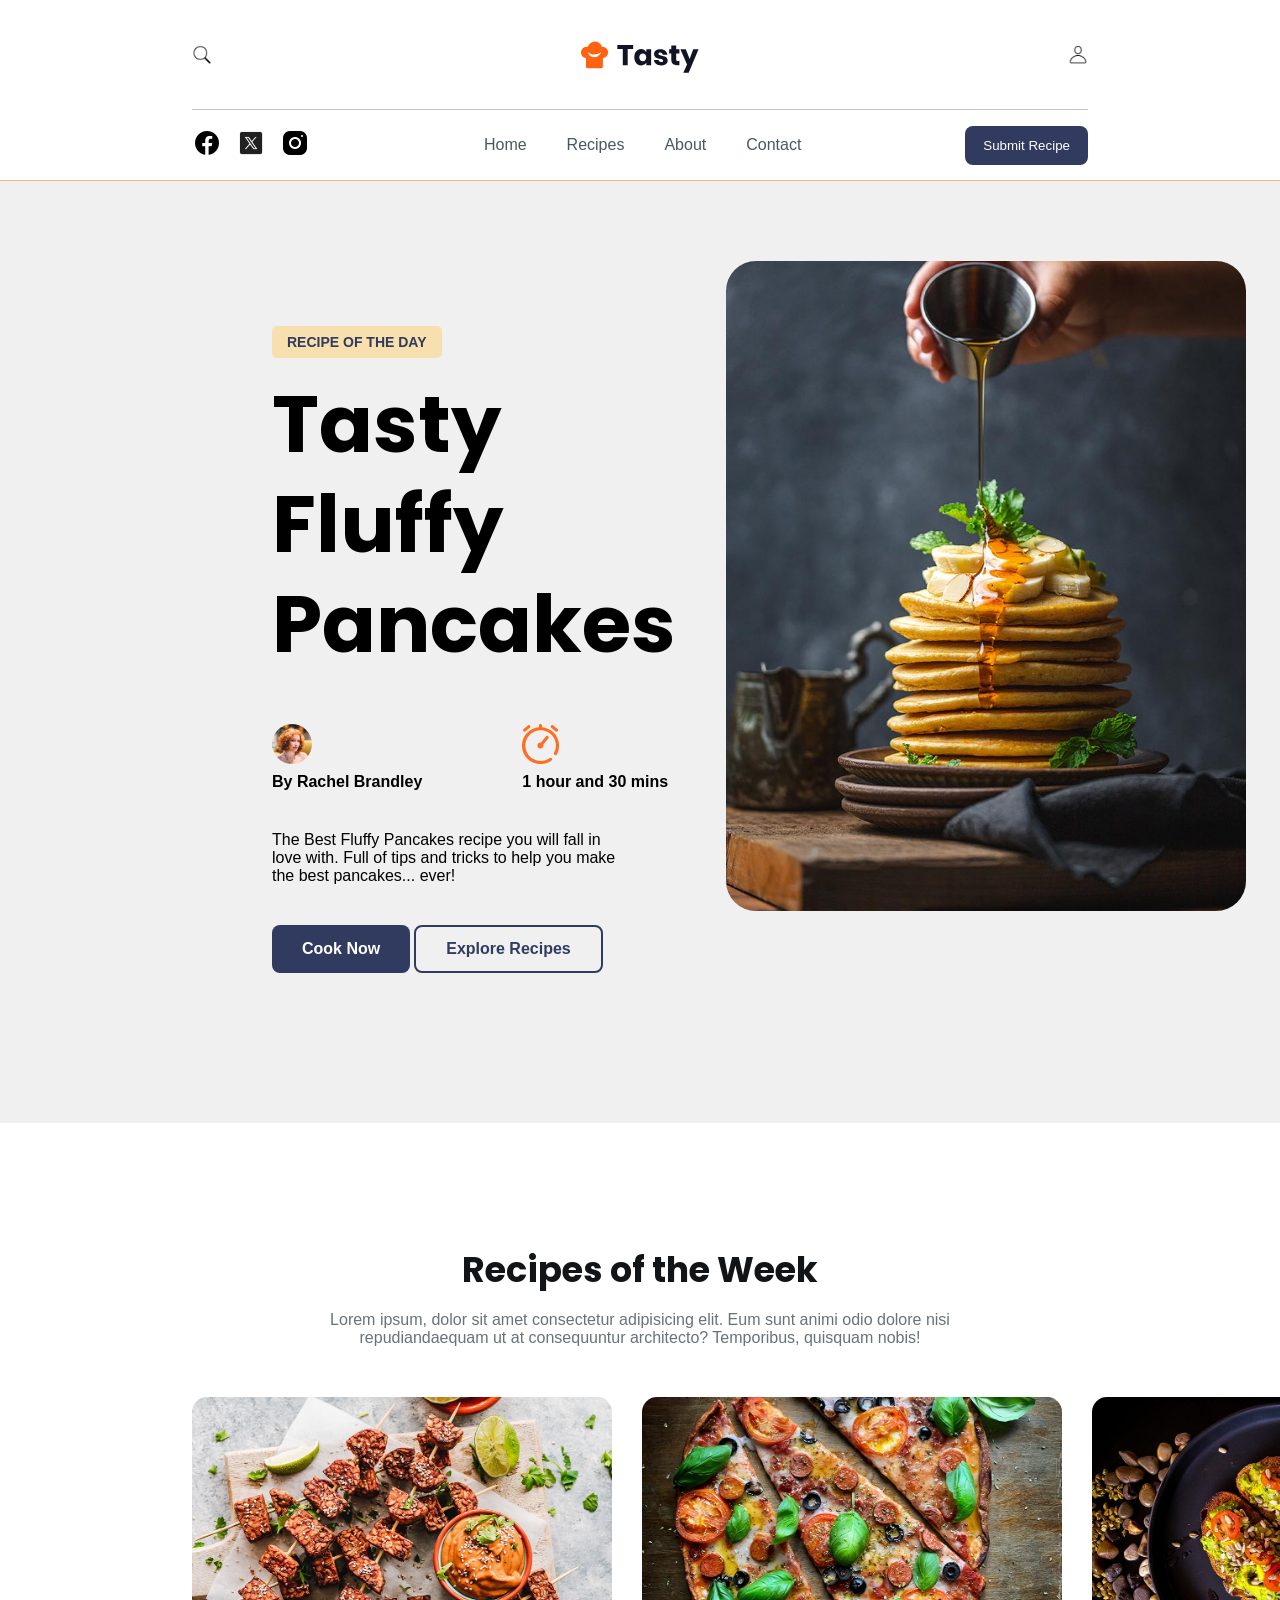
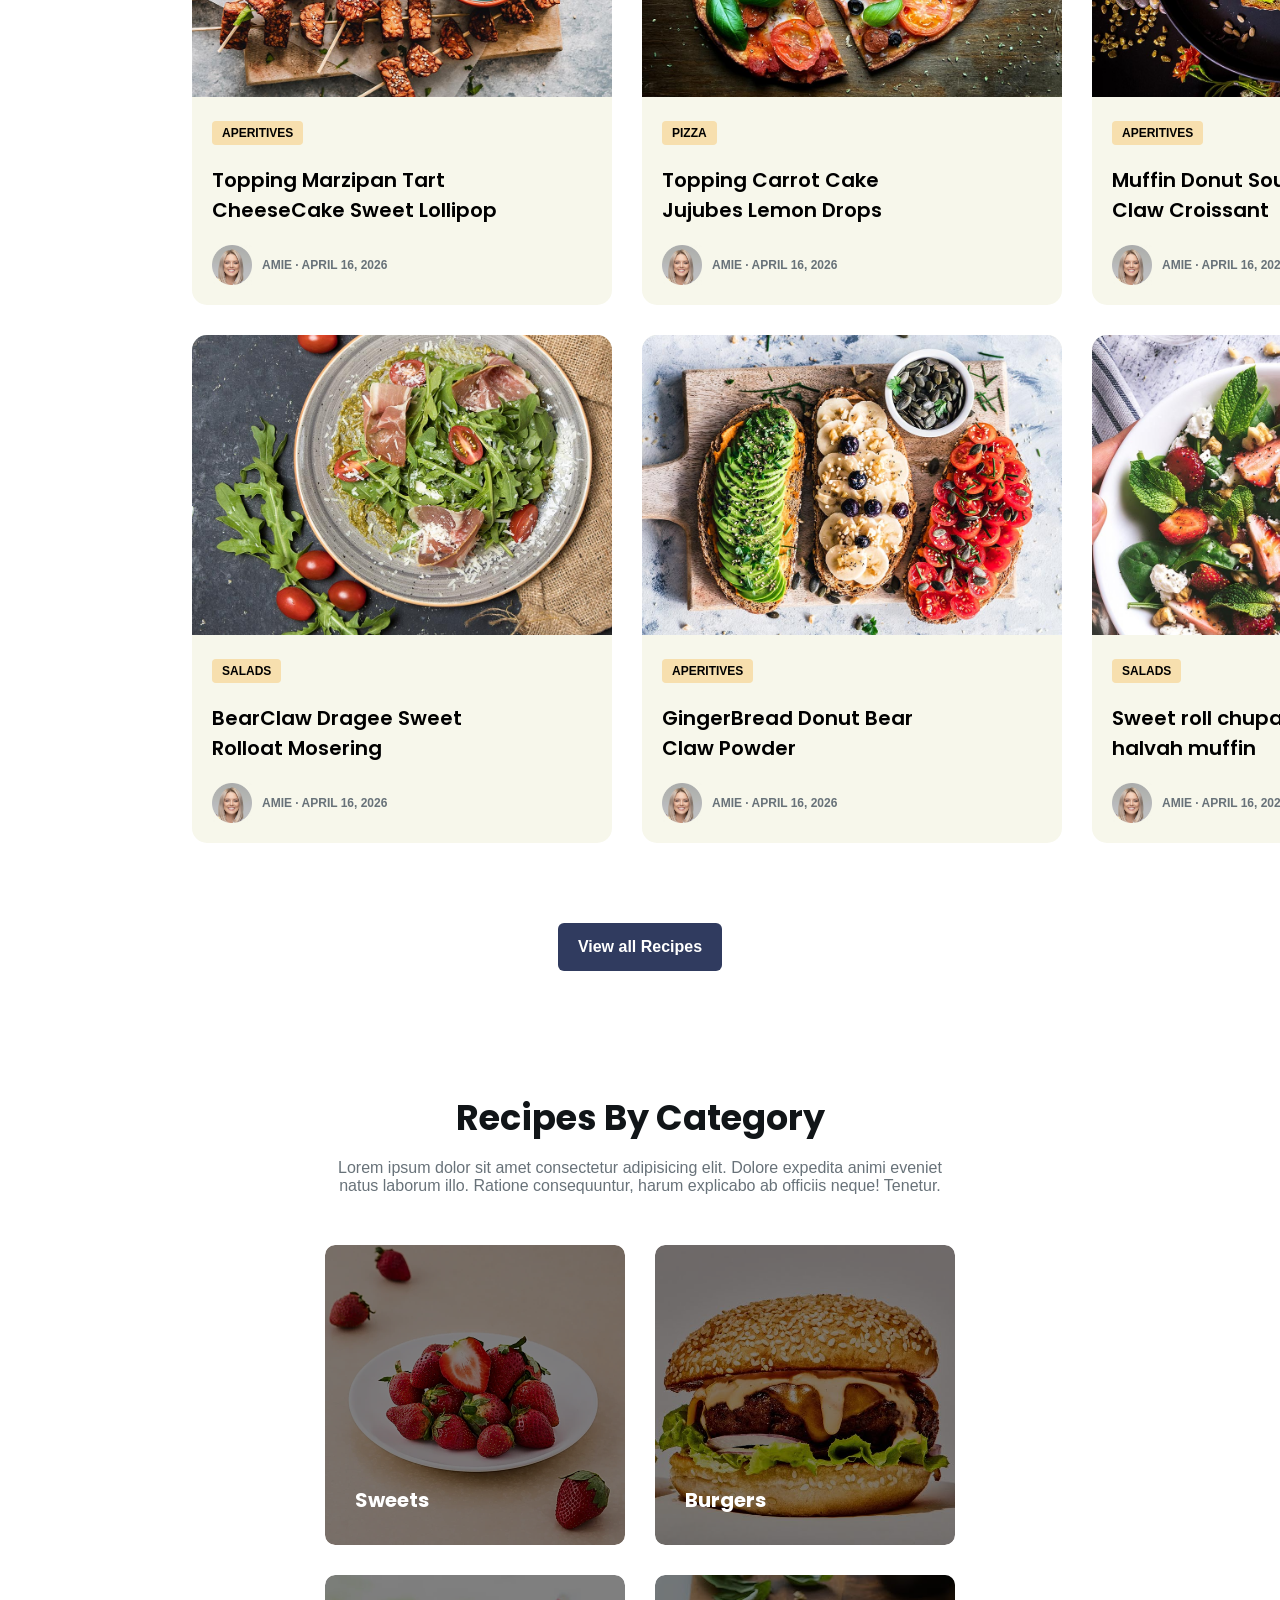
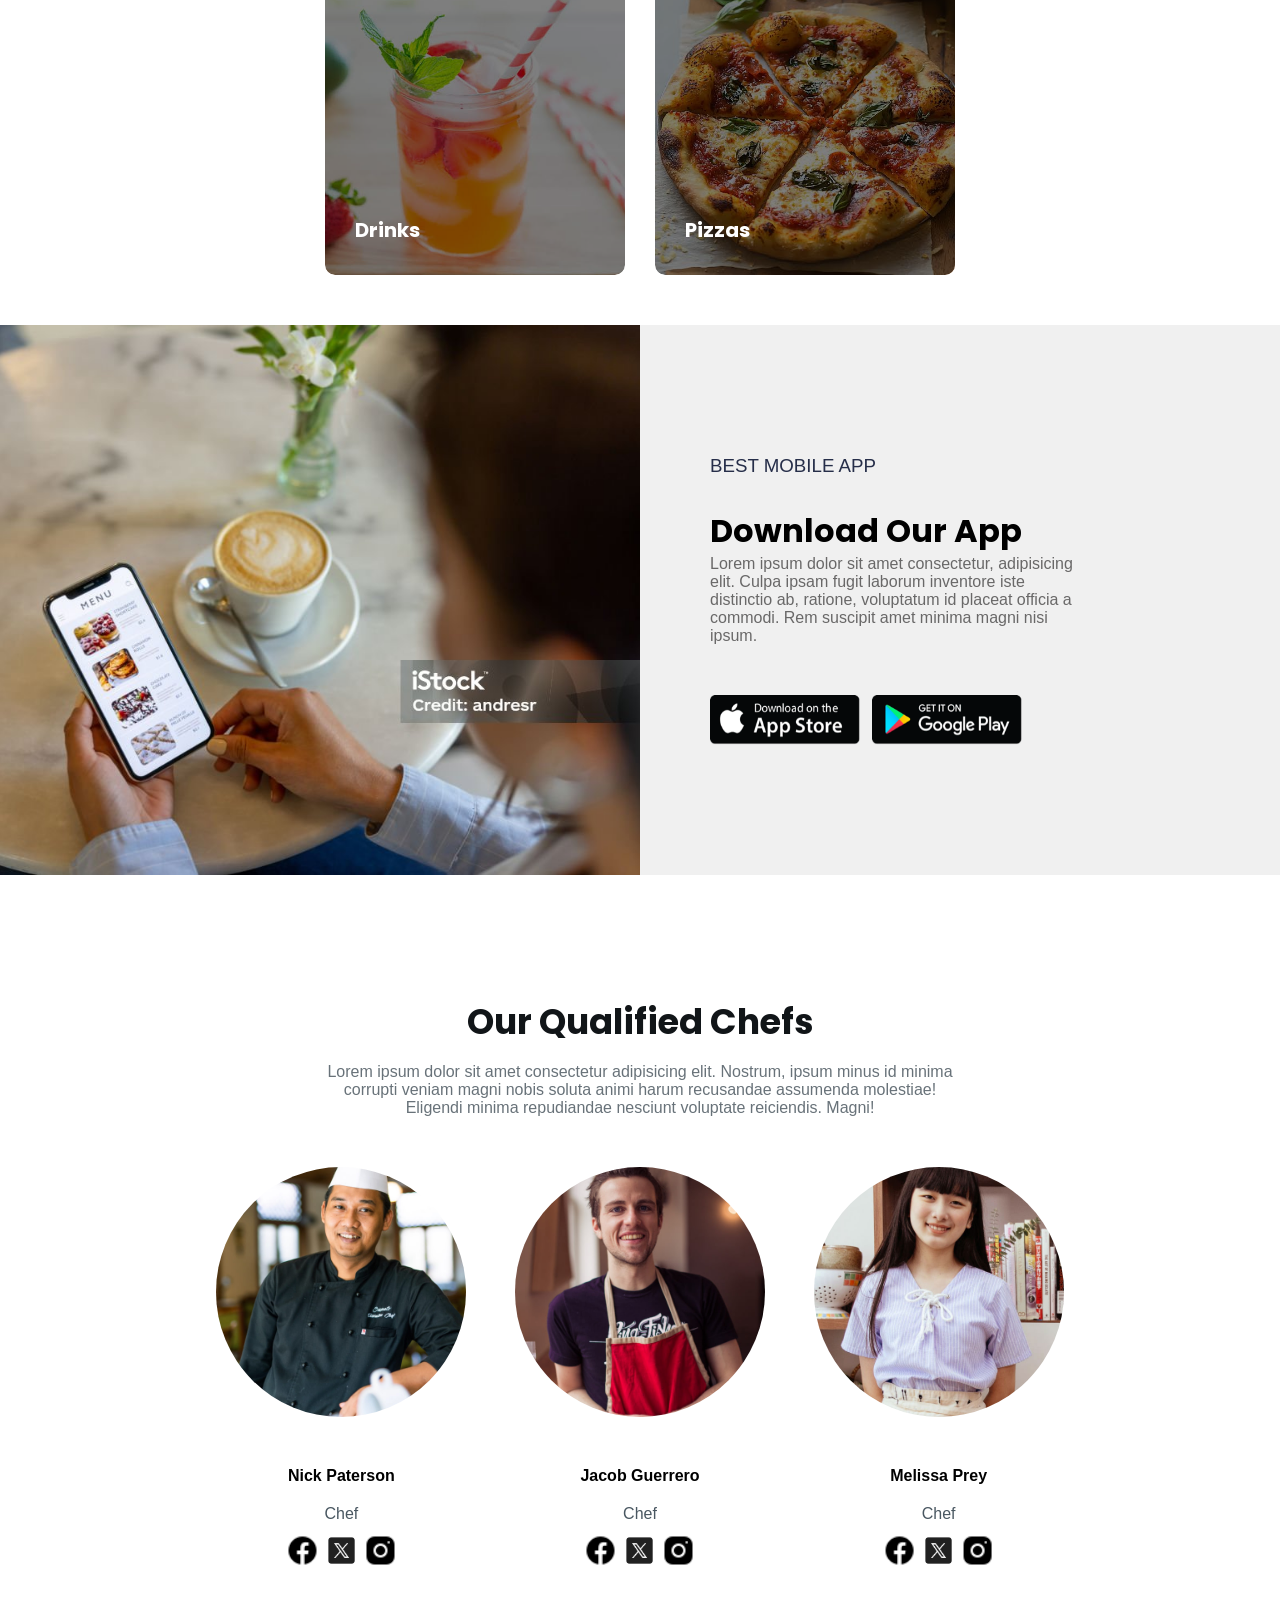
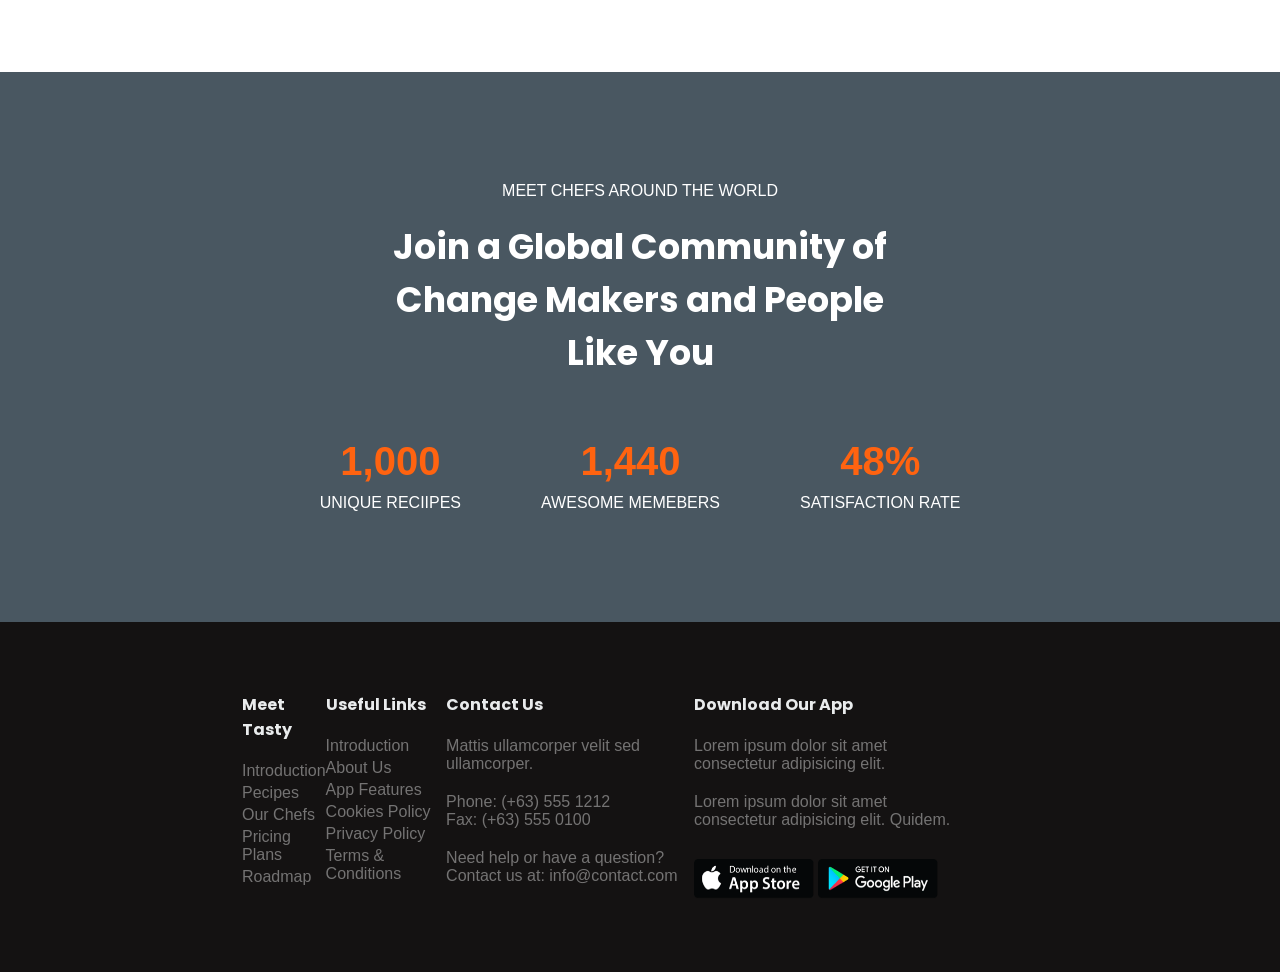
==== index.html @ 3db4edf6 "Footer section is done using flex" ====
<!DOCTYPE html>
<html lang="en">

<head>
    <meta charset="UTF-8">
    <meta name="viewport" content="width=device-width, initial-scale=1.0">
    <title>Food Gallery</title>
    <link rel="stylesheet" href="style.css">
    <link
        href="https://fonts.googleapis.com/css2?family=Big+Shoulders:opsz,wght@10..72,100..900&family=Epunda+Slab:ital,wght@0,300..900;1,300..900&family=Figtree:ital,wght@0,300..900;1,300..900&family=Fraunces:ital,opsz,wght@0,9..144,100..900;1,9..144,100..900&family=Hanken+Grotesk:ital,wght@0,100..900;1,100..900&family=Inter:ital,opsz,wght@0,14..32,100..900;1,14..32,100..900&family=Lexend+Deca:wght@100..900&family=Miniver&family=Montserrat:ital,wght@0,100..900;1,100..900&family=Outfit:wght@100..900&family=Poppins:ital,wght@0,400;0,500;0,600;0,700;1,400&family=Roboto:ital,wght@0,100..900;1,100..900&display=swap"
        rel="stylesheet">
</head>

<body>
    <header class="heading">
        <div class="title">
            <img src="images/icons8-search-50.png" class="search" alt="">
            <img src="images/logo.svg" style="height: 40px;" alt="">
            <img src="images/icons8-person-48.png" class="person" alt="">
        </div>
    </header>

    <nav class="nav">
        <div class="nav-heading">
            <div class="navbar">
                <img src="images/icons8-facebook-30.png" alt="" class="app">
                <img src="images/icons8-twitter-48.png" alt="" class="app">
                <img src="images/icons8-insta-30.png" alt="" class="app">
            </div>
            <div class="list">
                <ul>
                    <li>Home</li>
                    <li>Recipes</li>
                    <li>About</li>
                    <li>Contact</li>
                </ul>
            </div>
            <div class="button">
                <button class="submit-recipe-btn">Submit Recipe</button>
            </div>
        </div>
    </nav>

    <main class="hero">

        <div class="main">
            <div class="text-container">

                <span class="recipe-day">RECIPE OF THE DAY</span>
                <h1>Tasty Fluffy Pancakes</h1>

                <div class="made-by">
                    <div class="author-container">
                        <img src="images/author.png" class="author" style="height: 40px;" alt="">
                        <p>By Rachel Brandley</p>
                    </div>

                    <div class="timer-container">
                        <img src="images/timer.svg" class="timer" style="height: 40px;" alt="">
                        <p>1 hour and 30 mins</p>
                    </div>
                </div>

                <p class="description">The Best Fluffy Pancakes recipe you will fall in love with. Full of tips and
                    tricks to help you make the best pancakes... ever!</p>

                <div class="buttons">
                    <button class="cook-now">Cook Now</button>
                    <button class="explore-recipes">Explore Recipes</button>
                </div>

            </div>

            <div class="image-container">
                <div class="pancake-img">
                    <img src="images/pancake.jpeg" class="pancake" alt="">
                </div>
            </div>
        </div>
    </main>

    <main class="food-gallery">
        <div class="heading-gallery">
            <h1>Recipes of the Week</h1>
            <p>Lorem ipsum, dolor sit amet consectetur adipisicing elit. Eum sunt animi odio dolore nisi repudiandaequam
                ut at consequuntur architecto? Temporibus, quisquam nobis!</p>
        </div>

        <div class="grid">
            <div class="grid-gallery">

                <div class="card">
                    <img class="food" src="images/lolipop.jpg" alt="">
                    <button class="item">APERITIVES</button>
                    <h3>Topping Marzipan Tart CheeseCake Sweet Lollipop</h3>
                    <div class="chef-info">
                        <img class="chef" src="images/amie.png" alt="">
                        <span>AMIE · APRIL 16, 2026</span>
                    </div>
                </div>

                <div class="card">
                    <img class="food" src="images/pizza.jpg" alt="">
                    <button class="item">PIZZA</button>
                    <h3>Topping Carrot Cake Jujubes Lemon Drops</h3>
                    <div class="chef-info">
                        <img class="chef" src="images/amie.png" alt="">
                        <span>AMIE · APRIL 16, 2026</span>
                    </div>
                </div>

                <div class="card">
                    <img class="food" src="images/donut.jpg" alt="">
                    <button class="item">APERITIVES</button>
                    <h3>Muffin Donut Souffle Piebear Claw Croissant</h3>
                    <div class="chef-info">
                        <img class="chef" src="images/amie.png" alt="">
                        <span>AMIE · APRIL 16, 2026</span>
                    </div>
                </div>

                <div class="card">
                    <img class="food" src="images/salad.jpg" alt="">
                    <button class="item">SALADS</button>
                    <h3>BearClaw Dragee Sweet Rolloat Mosering</h3>
                    <div class="chef-info">
                        <img class="chef" src="images/amie.png" alt="">
                        <span>AMIE · APRIL 16, 2026</span>
                    </div>
                </div>

                <div class="card">
                    <img class="food" src="images/bread.jpg" alt="">
                    <button class="item">APERITIVES</button>
                    <h3>GingerBread Donut Bear Claw Powder</h3>
                    <div class="chef-info">
                        <img class="chef" src="images/amie.png" alt="">
                        <span>AMIE · APRIL 16, 2026</span>
                    </div>
                </div>

                <div class="card">
                    <img class="food" src="images/salad2.jpg" alt="">
                    <button class="item">SALADS</button>
                    <h3>Sweet roll chupa chups halvah muffin</h3>
                    <div class="chef-info">
                        <img class="chef" src="images/amie.png" alt="">
                        <span>AMIE · APRIL 16, 2026</span>
                    </div>
                </div>

            </div>
        </div>

        <button class="view-recipes">View all Recipes</button>
    </main>

    <main class="food-category">
        <div class="heading-gallery">
            <h1>Recipes By Category</h1>
            <p>Lorem ipsum dolor sit amet consectetur adipisicing elit. Dolore expedita animi eveniet natus laborum
                illo. Ratione consequuntur, harum explicabo ab officiis neque! Tenetur.</p>
        </div>

        <div class="flex-category">
            <div class="category-card">
                <img class="food" src="images/strawberry.webp" alt="">
                <div class="overlay"></div>
                <h2>Sweets</h2>
            </div>
            <div class="category-card">
                <img class="food" src="images/burger.jpg" alt="">
                <div class="overlay"></div>
                <h2>Burgers</h2>
            </div>
            <div class="category-card">
                <img class="food" src="images/drink.jpg" alt="">
                <div class="overlay"></div>
                <h2>Drinks</h2>
            </div>
            <div class="category-card">
                <img class="food" src="images/margherita.jpg" alt="">
                <div class="overlay"></div>
                <h2>Pizzas</h2>
            </div>
        </div>
    </main>

    <main class="app-container">
        <div class="image">
            <img src="images/istockphoto-1445890778-1024x1024.jpg" alt="" class="phone">
        </div>

        <div class="content">
            <h3>BEST MOBILE APP</h3>
            <h1>Download Our App</h1>
            <p>Lorem ipsum dolor sit amet consectetur, adipisicing elit. Culpa ipsam fugit laborum inventore iste
                distinctio ab, ratione, voluptatum id placeat officia a commodi. Rem suscipit amet minima magni nisi
                ipsum.</p>
            <div class="download">
                <img src="images/app-store.png" alt="" class="app-store">
                <img src="images/google-play.png" alt="" class="app-store">
            </div>
        </div>
    </main>

    <main class="our-chef-section">
        <div class="heading-gallery">
            <h1>Our Qualified Chefs</h1>
            <p>Lorem ipsum dolor sit amet consectetur adipisicing elit. Nostrum, ipsum minus id minima corrupti veniam
                magni nobis soluta animi harum recusandae assumenda molestiae! Eligendi minima repudiandae nesciunt
                voluptate reiciendis. Magni!</p>
        </div>

        <div class="staff">
            <div class="our-chef">
                <img class="chefs" src="images/chef 1.jpg" alt="">
                <h3>Nick Paterson</h3>
                <span>Chef</span>
                <div class="social-media">
                    <img src="images/icons8-facebook-30.png" alt="">
                    <img src="images/icons8-twitter-48.png" alt="">
                    <img src="images/icons8-insta-30.png" alt="">
                </div>
            </div>

            <div class="our-chef">
                <img class="chefs" src="images/chef 2.jpg" alt="">
                <h3>Jacob Guerrero</h3>
                <span>Chef</span>
                <div class="social-media">
                    <img src="images/icons8-facebook-30.png" alt="">
                    <img src="images/icons8-twitter-48.png" alt="">
                    <img src="images/icons8-insta-30.png" alt="">
                </div>
            </div>

            <div class="our-chef">
                <img class="chefs" src="images/chef 3.jpg" alt="">
                <h3>Melissa Prey</h3>
                <span>Chef</span>
                <div class="social-media">
                    <img src="images/icons8-facebook-30.png" alt="">
                    <img src="images/icons8-twitter-48.png" alt="">
                    <img src="images/icons8-insta-30.png" alt="">
                </div>
            </div>
        </div>
    </main>

    <main class="community-section">
        <div class="chef-community">
            <span>MEET CHEFS AROUND THE WORLD</span>
            <h2>Join a Global Community of Change Makers and People Like You</h2>
        </div>

        <div class="count-chef">

            <div class="numbers">
                <p>2,000</p>
                <span>UNIQUE RECIIPES</span>
            </div>
            <div class="numbers">
                <p>3,000</p>
                <span>AWESOME MEMEBERS</span>
            </div>
            <div class="numbers">
                <p>100%</p>
                <span>SATISFACTION RATE</span>
            </div>

        </div>
    </main>

    <footer class="footer">
        <div class="footer-flex">
            <div class="first-column">
                <h3>Meet Tasty</h3>
                <div class="one">
                    <ul>
                        <li>Introduction</li>
                        <li>Pecipes</li>
                        <li>Our Chefs</li>
                        <li>Pricing Plans</li>
                        <li>Roadmap</li>
                    </ul>
                </div>
            </div>

            <div class="first-column">
                <h3>Useful Links</h3>
                <div class="one">
                    <ul>
                        <li>Introduction</li>
                        <li>About Us</li>
                        <li>App Features</li>
                        <li>Cookies Policy</li>
                        <li>Privacy Policy</li>
                        <li>Terms & Conditions</li>
                    </ul>
                </div>
            </div>

            <div class="second-column">
                <h3>Contact Us</h3>
                <div class="two">
                    <p>Mattis ullamcorper velit sed ullamcorper.</p>
                    <div class="phone-fax">
                        <p>Phone: (+63) 555 1212</p>
                        <p>Fax: (+63) 555 0100</p>
                    </div>
                    <div class="questions">
                        <p>Need help or have a question?</p>
                        <p>Contact us at: info@contact.com</p>
                    </div>
                </div>
            </div>

            <div class="second-column">
                <h3>Download Our App</h3>
                <div class="para">
                    <p>Lorem ipsum dolor sit amet consectetur adipisicing elit.</p>
                    <p>Lorem ipsum dolor sit amet consectetur adipisicing elit. Quidem.</p>
                </div>
                <div class="download-app">
                    <img src="images/app-store.png" alt="">
                    <img src="images/google-play.png" alt="">
                </div>
            </div>
        </div>
    </footer>

    <script src="script.js"></script>
</body>

</html>
---- style.css ----
* {
    padding: 0;
    margin: 0;
    box-sizing: border-box;
}

:root {
    --bgColors: #f8eacc;
    --buttons: #303b5f;
    --border: rgb(202, 196, 196);
    --secondary-color: #495761;
}

body {
    width: 100%;
    height: 2000px;
    position: relative;
}

.title {
    display: flex;
    justify-content: space-between;
    height: 110px;
    width: 70%;
    margin: 0 auto;
    align-items: center;
    border-bottom: 1px solid var(--border);
}

.title .search,
.person {
    width: 20px;
    height: 20px;
    cursor: pointer;
}

.navbar .app {
    width: 30px;
    height: 30px;
}

nav {
    position: sticky;
    top: 0;
    z-index: 1;
    transition: background-color 0.2s ease-in;
}

.scrolled {
    background-color: var(--bgColors);
}

.nav-heading {
    display: flex;
    justify-content: space-between;
    width: 70%;
    margin: 0 auto;
    height: 70px;
    align-items: center;
}


.nav-heading .app {
    margin-right: 10px;
    cursor: pointer;
}

.nav-heading .list ul {
    display: flex;
    gap: 40px;
    list-style: none;
    font-family: 'Segoe UI', Tahoma, Geneva, Verdana, sans-serif;
    font-weight: 500;
    color: var(--secondary-color);
    cursor: pointer;
}

.nav-heading .list ul li:hover {
    color: rgb(122, 20, 218);
}

.submit-recipe-btn {
    background-color: var(--buttons);
    color: white;
    border: none;
    border-radius: 8px;
    padding: 12px 18px;
    transition: 0.3s;
    cursor: pointer;
}

.submit-recipe-btn:hover {
    background-color: #5b648f;
}

.hero {
    background-color: #f0f0f0;
    border-top: 1px solid rgb(241, 181, 138);
}

.main {
    display: flex;
    gap: 50px;
    justify-content: space-around;
    width: 70%;
    margin: 0 auto;
    padding: 80px;
}

.text-container {
    padding: 70px 0;
}

.recipe-day {
    font-family: 'Segoe UI', Tahoma, Geneva, Verdana, sans-serif;
    font-size: 14px;
    font-weight: 700;
    line-height: 23px;
    color: var(--buttons);
    padding: 8px 15px;
    background-color: #f7dfae;
    border: none;
    border-radius: 5px;
    transition: 0.3s;
}

.recipe-day:hover {
    background-color: #f5d184;
}

.text-container h1 {
    font-size: 80px;
    font-weight: 700;
    font-family: 'poppins';
    line-height: 100px;
    margin-top: 20px;
}

.made-by {
    display: flex;
    padding-top: 50px;
    gap: 100px;
}

.made-by p {
    font-family: 'Segoe UI', Tahoma, Geneva, Verdana, sans-serif;
    font-weight: 700;
    font-size: 16px;
    margin-top: 5px;
}

.description {
    font-family: 'Segoe UI', Tahoma, Geneva, Verdana, sans-serif;
    font-size: 16px;
    font-weight: 400;
    max-width: 85%;
    margin-top: 40px;
}

.buttons {
    margin-top: 40px;
}

.cook-now {
    background-color: var(--buttons);
    border: none;
    color: white;
    padding: 15px 30px;
    border-radius: 8px;
    font-size: 16px;
    font-family: 'Segoe UI', Tahoma, Geneva, Verdana, sans-serif;
    font-weight: 600;
    cursor: pointer;
}

.explore-recipes {
    border: 2px solid var(--buttons);
    color: var(--buttons);
    padding: 13px 30px;
    background: transparent;
    border-radius: 8px;
    font-size: 16px;
    font-family: 'Segoe UI', Tahoma, Geneva, Verdana, sans-serif;
    font-weight: 600;
    cursor: pointer;
}


.image-container {
    height: 650px;
}

.pancake-img img {
    height: 650px;
    border-radius: 30px;
    width: 520px;
    object-fit: cover;
}

.heading-gallery {
    display: flex;
    flex-direction: column;
    justify-content: center;
    text-align: center;
    max-width: 50%;
    margin: 120px auto 50px auto;
}

.heading-gallery h1 {
    font-family: 'Poppins';
    font-weight: 700;
    font-size: 35px;
    color: rgb(17, 21, 24);
    margin-bottom: 15px;
}

.heading-gallery p {
    font-size: 16px;
    color: rgb(104, 114, 121);
    font-family: 'Segoe UI', Tahoma, Geneva, Verdana, sans-serif;
    font-weight: 400;
}

.grid-gallery {
    display: grid;
    grid-template-columns: repeat(3, 1fr);
    width: 70%;
    margin: 0 auto;
    gap: 30px;
}

.card {
    width: 420px;
    background-color: rgb(247, 247, 235);
    border-radius: 15px;
}

.card .food {
    height: 300px;
    width: 420px;
    object-fit: cover;
    border-radius: 15px 15px 0 0;
}

.card .item {
    margin: 20px;
    font-family: 'Segoe UI', Tahoma, Geneva, Verdana, sans-serif;
    font-size: 12px;
    font-weight: 600;
    padding: 5px 10px;
    background-color: #f7dfae;
    border: none;
    border-radius: 4px;
    cursor: pointer;
    transition: 0.3s;
    cursor: pointer;
}

.card .item:hover {
    background-color: #f1d493;
}

.card h3 {
    max-width: 70%;
    font-family: 'Poppins';
    font-weight: 600;
    font-size: 20px;
    margin-left: 20px;
}

.chef-info {
    display: flex;
    align-items: center;
}

.chef-info .chef {
    height: 40px;
    margin: 20px 10px 20px 20px;
}

.chef-info span {
    font-family: 'Segoe UI', Tahoma, Geneva, Verdana, sans-serif;
    font-weight: 600;
    font-size: 12px;
    color: rgb(104, 114, 121);
}

.view-recipes {
    display: flex;
    padding: 15px 20px;
    font-size: 16px;
    background-color: var(--buttons);
    color: white;
    border-radius: 6px;
    margin: 80px auto;
    border: none;
    font-family: 'Segoe UI', Tahoma, Geneva, Verdana, sans-serif;
    font-weight: 600;
    cursor: pointer;
}

.flex-category {
    display: flex;
    justify-content: center;
    max-width: 70%;
    align-items: center;
    margin: 50px auto;
    gap: 30px;
    flex-wrap: wrap;
}

.category-card {
    width: 300px;
    overflow: hidden;
    position: relative;
    border-radius: 10px;
    height: 300px;
}

.category-card:hover .food {
    transform: scale(1.15);
    border-radius: 10px;
}

.category-card:hover .overlay {
    opacity: 0.7;
}

.category-card .overlay {
    position: absolute;
    top: 0;
    left: 0;
    right: 0;
    bottom: 0;
    background-color: black;
    border-radius: 10px;
    opacity: 0.5;
    height: 100%;
    transition: 0.3s;
}

.category-card .food {
    height: 100%;
    object-fit: cover;
    transition: 0.3s;
    border-radius: 10px;
}

.category-card h2 {
    position: absolute;
    left: 30px;
    bottom: 30px;
    font-family: 'Poppins';
    font-size: 20px;
    font-weight: 700;
    color: rgb(255, 255, 255);
}

.app-container {
    display: flex;
}

.app-container .image {
    width: 50%;
    height: 550px;
}

.app-container .phone {
    width: 100%;
    height: 100%;
    object-fit: cover;
}

.app-container .content {
    width: 50%;
    background-color: #f0f0f0;
    display: flex;
    flex-direction: column;
    /* align-items: center; */
    justify-content: center;
    padding: 0 70px;
}

.app-container .content h3 {
    font-family: 'Segoe UI', Tahoma, Geneva, Verdana, sans-serif;
    font-weight: 500;
    color: #262e49;
}

.app-container .content h1 {
    font-family: 'Poppins';
    font-weight: 700;
    margin-top: 30px;
}

.app-container .content p {
    max-width: 75%;
    font-family: 'Segoe UI', Tahoma, Geneva, Verdana, sans-serif;
    font-size: 16px;
    color: rgb(105, 104, 104);
}

.download {
    display: flex;
    margin-top: 50px;
    gap: 12px;
}

.download .app-store {
    height: 50px;
    width: 150px;
}

.staff {
    display: flex;
    width: 70%;
    margin: 30px auto;
    justify-content: space-around;
}

.our-chef-section {
    margin-bottom: 100px;
}

.our-chef {
    display: flex;
    flex-direction: column;
    align-items: center;
}

.our-chef .chefs {
    height: 250px;
    width: 250px;
    object-fit: cover;
    border-radius: 50%;
}

.our-chef h3 {
    font-family: 'Segoe UI', Tahoma, Geneva, Verdana, sans-serif;
    font-weight: 700;
    font-size: 16px;
    margin-top: 50px;
}

.our-chef span {
    font-family: 'Segoe UI', Tahoma, Geneva, Verdana, sans-serif;
    font-weight: 500;
    color: #495761;
    margin-top: 20px;
}

.social-media img {
    height: 35px;
    margin-top: 10px;
    cursor: pointer;
}

.community-section {
    background-color: var(--secondary-color);
    display: flex;
    flex-direction: column;
    justify-content: center;
    align-items: center;
    height: 550px;
}

.chef-community {
    display: flex;
    justify-content: center;
    align-items: center;
    text-align: center;
    flex-direction: column;
    width: 40%;
    margin: 0 auto;
}

.chef-community span {
    color: white;
    font-family: 'Segoe UI', Tahoma, Geneva, Verdana, sans-serif;
    font-size: 16px;
}

.chef-community h2 {
    font-family: 'Poppins';
    font-size: 35px;
    color: white;
    margin-top: 20px;
}

.count-chef {
    display: flex;
    gap: 80px;
    text-align: center;
    margin-top: 60px;
}

.count-chef .numbers {
    display: flex;
    flex-direction: column;
    gap: 10px;
}

.count-chef p {
    font-family: 'Segoe UI', Tahoma, Geneva, Verdana, sans-serif;
    font-size: 40px;
    font-weight: 700;
    color: rgb(255, 99, 16);
}

.count-chef span {
    font-size: 16px;
    font-family: 'Segoe UI', Tahoma, Geneva, Verdana, sans-serif;
    font-weight: 400;
    color: white;
}

.footer {
    background-color: rgb(20, 18, 18);
    height: 350px;
}

.footer-flex{
    display: flex;
    max-width: 70%;
    justify-content: space-between;
    margin: 0 auto;
    padding: 70px 0 0 50px;
}

.footer-flex h3 {
    font-family: 'Poppins';
    font-weight: 700;
    font-size: 16px;
    color: rgb(233, 235, 236);
    margin-bottom: 20px;
}

.first-column .one ul li{
    list-style: none;
    color: rgb(116, 115, 115);
    margin-top: 4px;
    font-family: 'Segoe UI', Tahoma, Geneva, Verdana, sans-serif;
    font-size: 16px;
    font-weight: 400;
    cursor: pointer;
    transition: 0.3s;
}

.first-column .one ul li:hover {
    color: rgb(255, 99, 16);
}

.second-column .two p, .para{
    font-family: 'Segoe UI', Tahoma, Geneva, Verdana, sans-serif;
    color: rgb(116, 115, 115);
    font-size: 16px;
}

.second-column .two .phone-fax {
    margin: 20px 0;
}


.para p{
    max-width: 70%;
    margin-bottom: 20px;
}

.download-app img{
    margin-top: 10px;
    height: 40px;
    width: 120px;
}
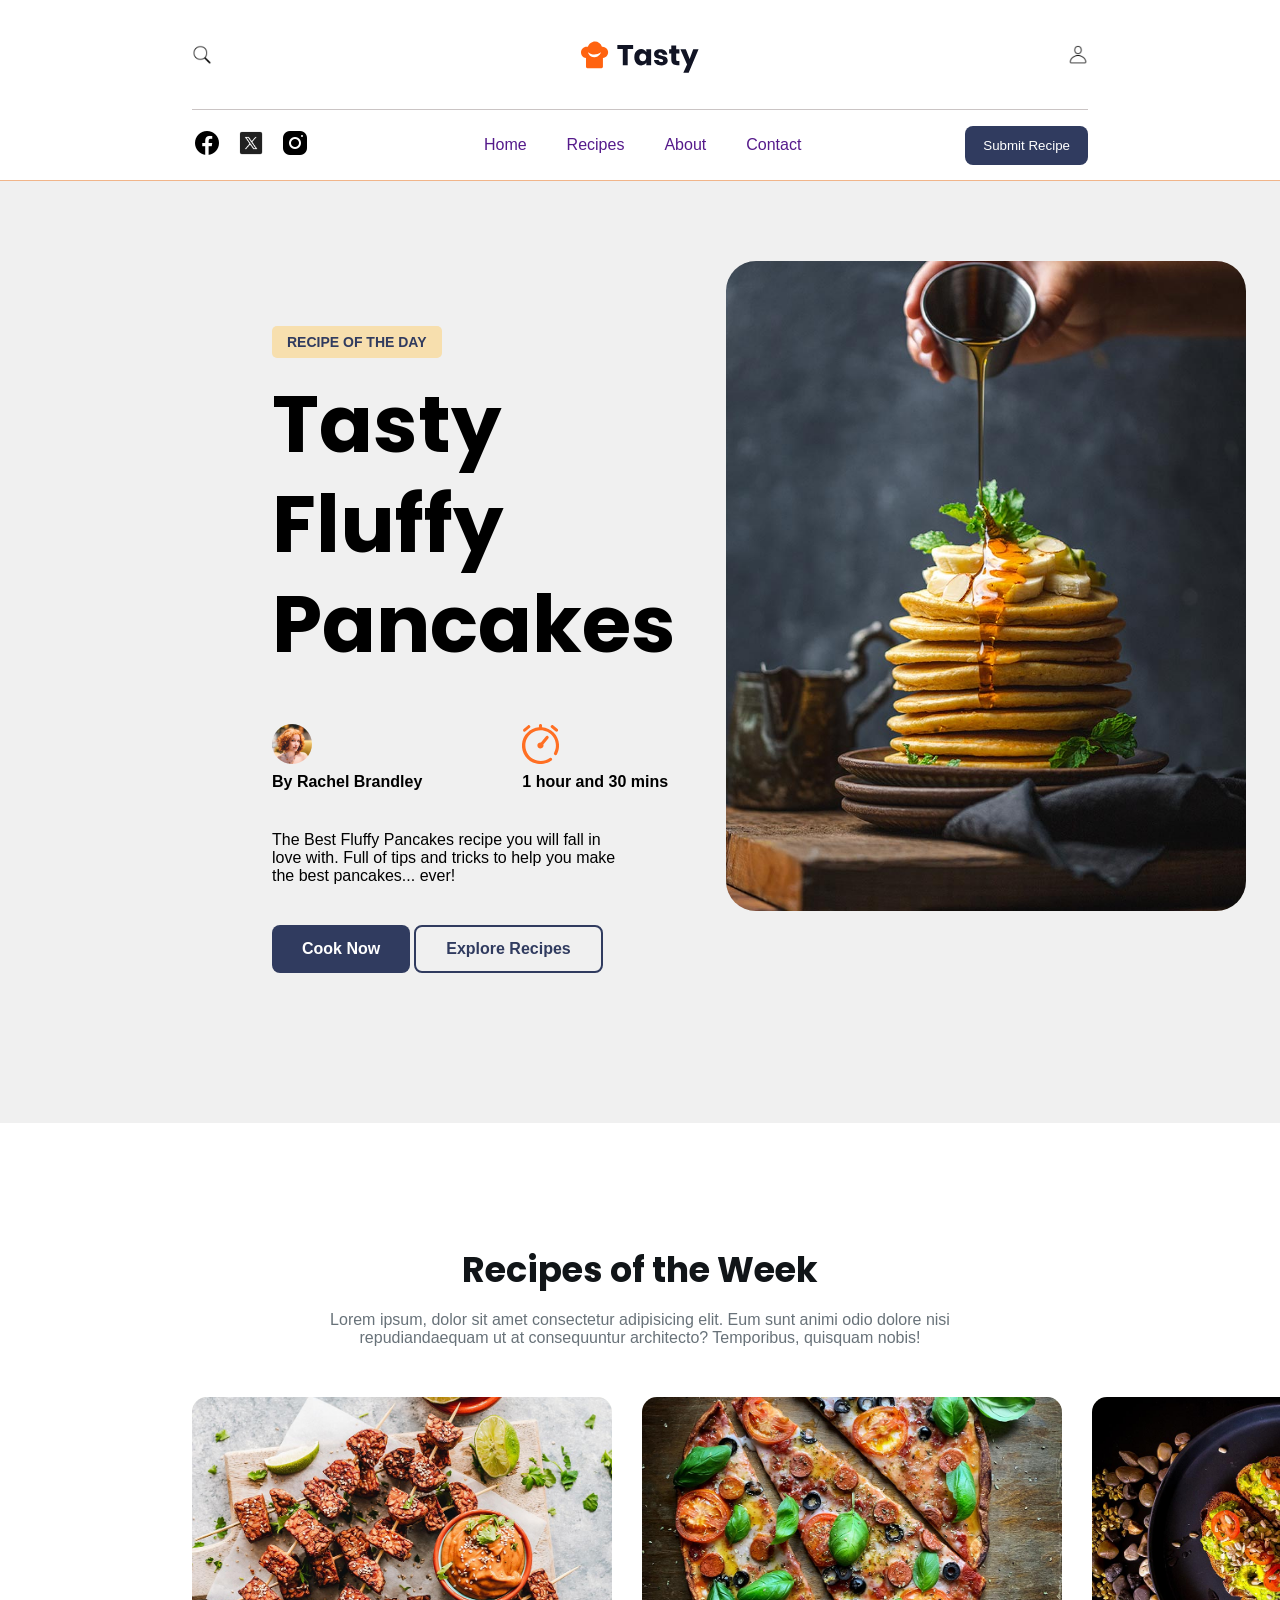
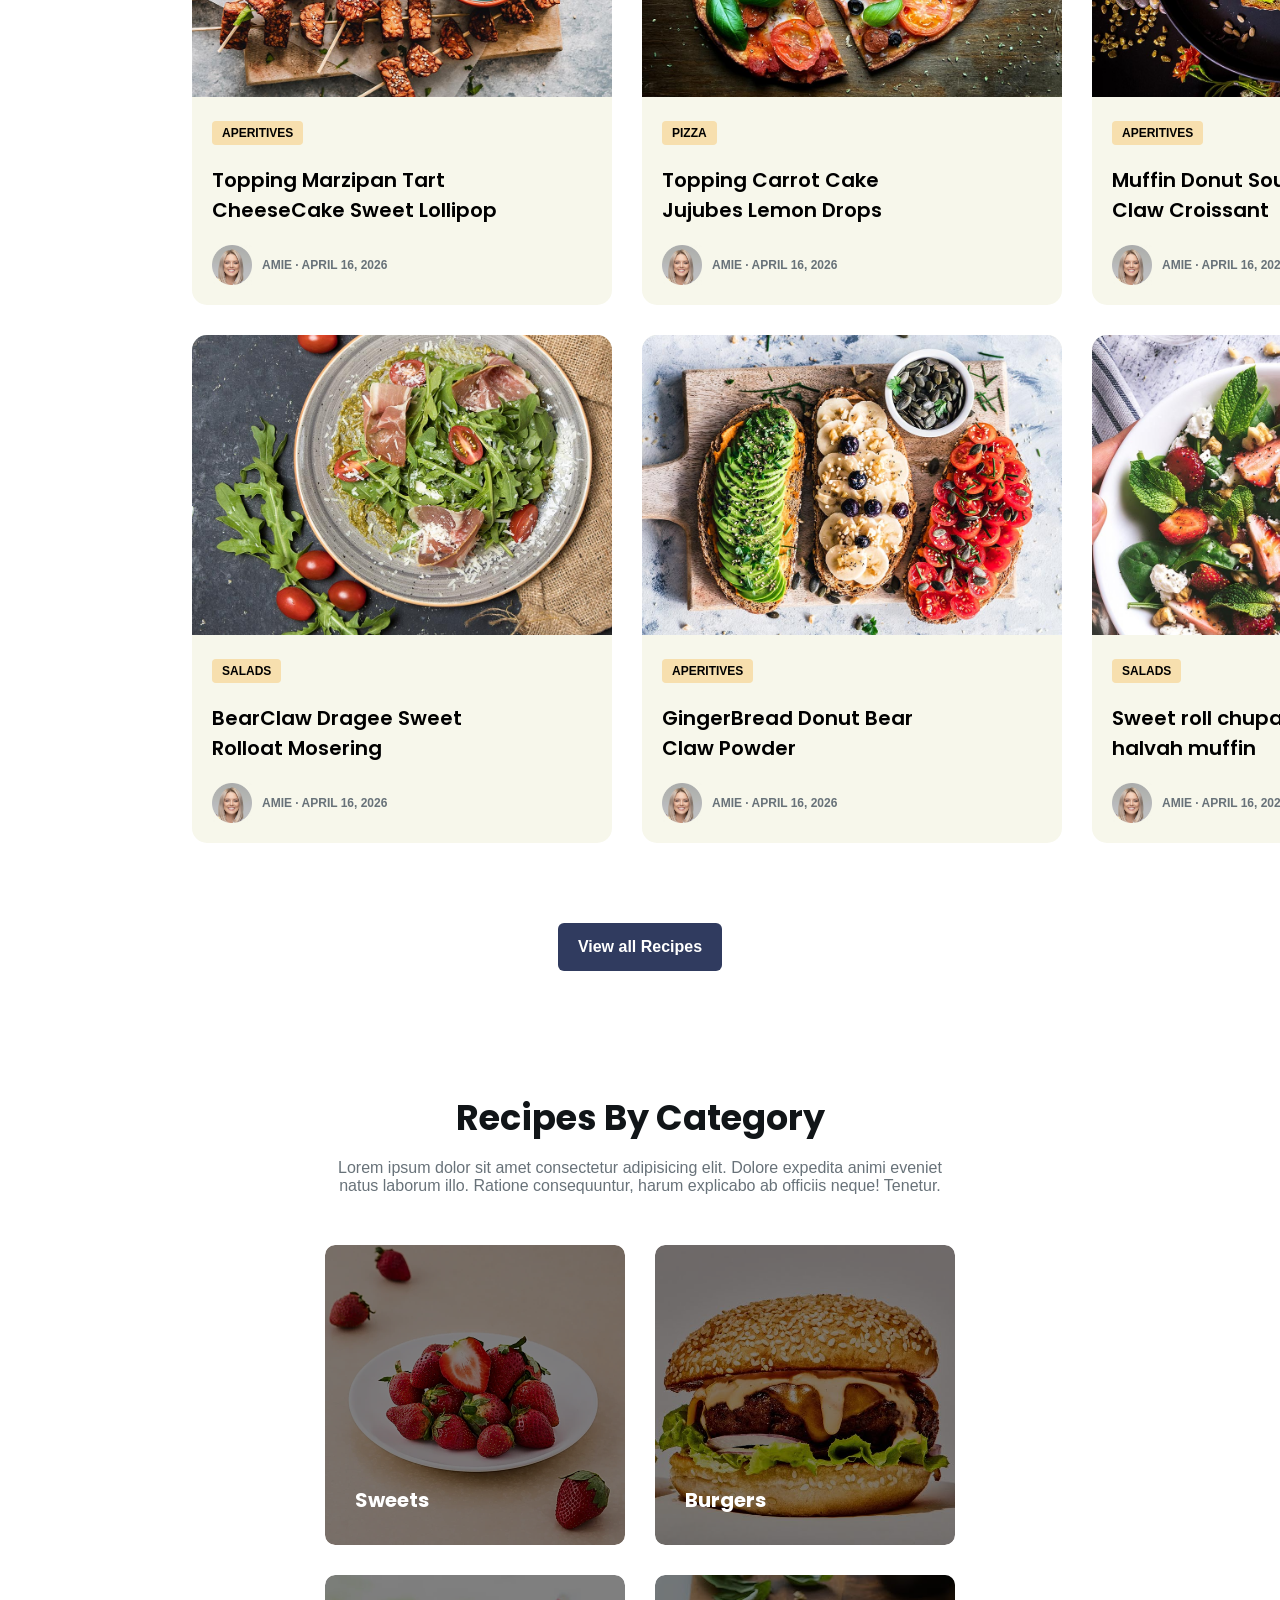
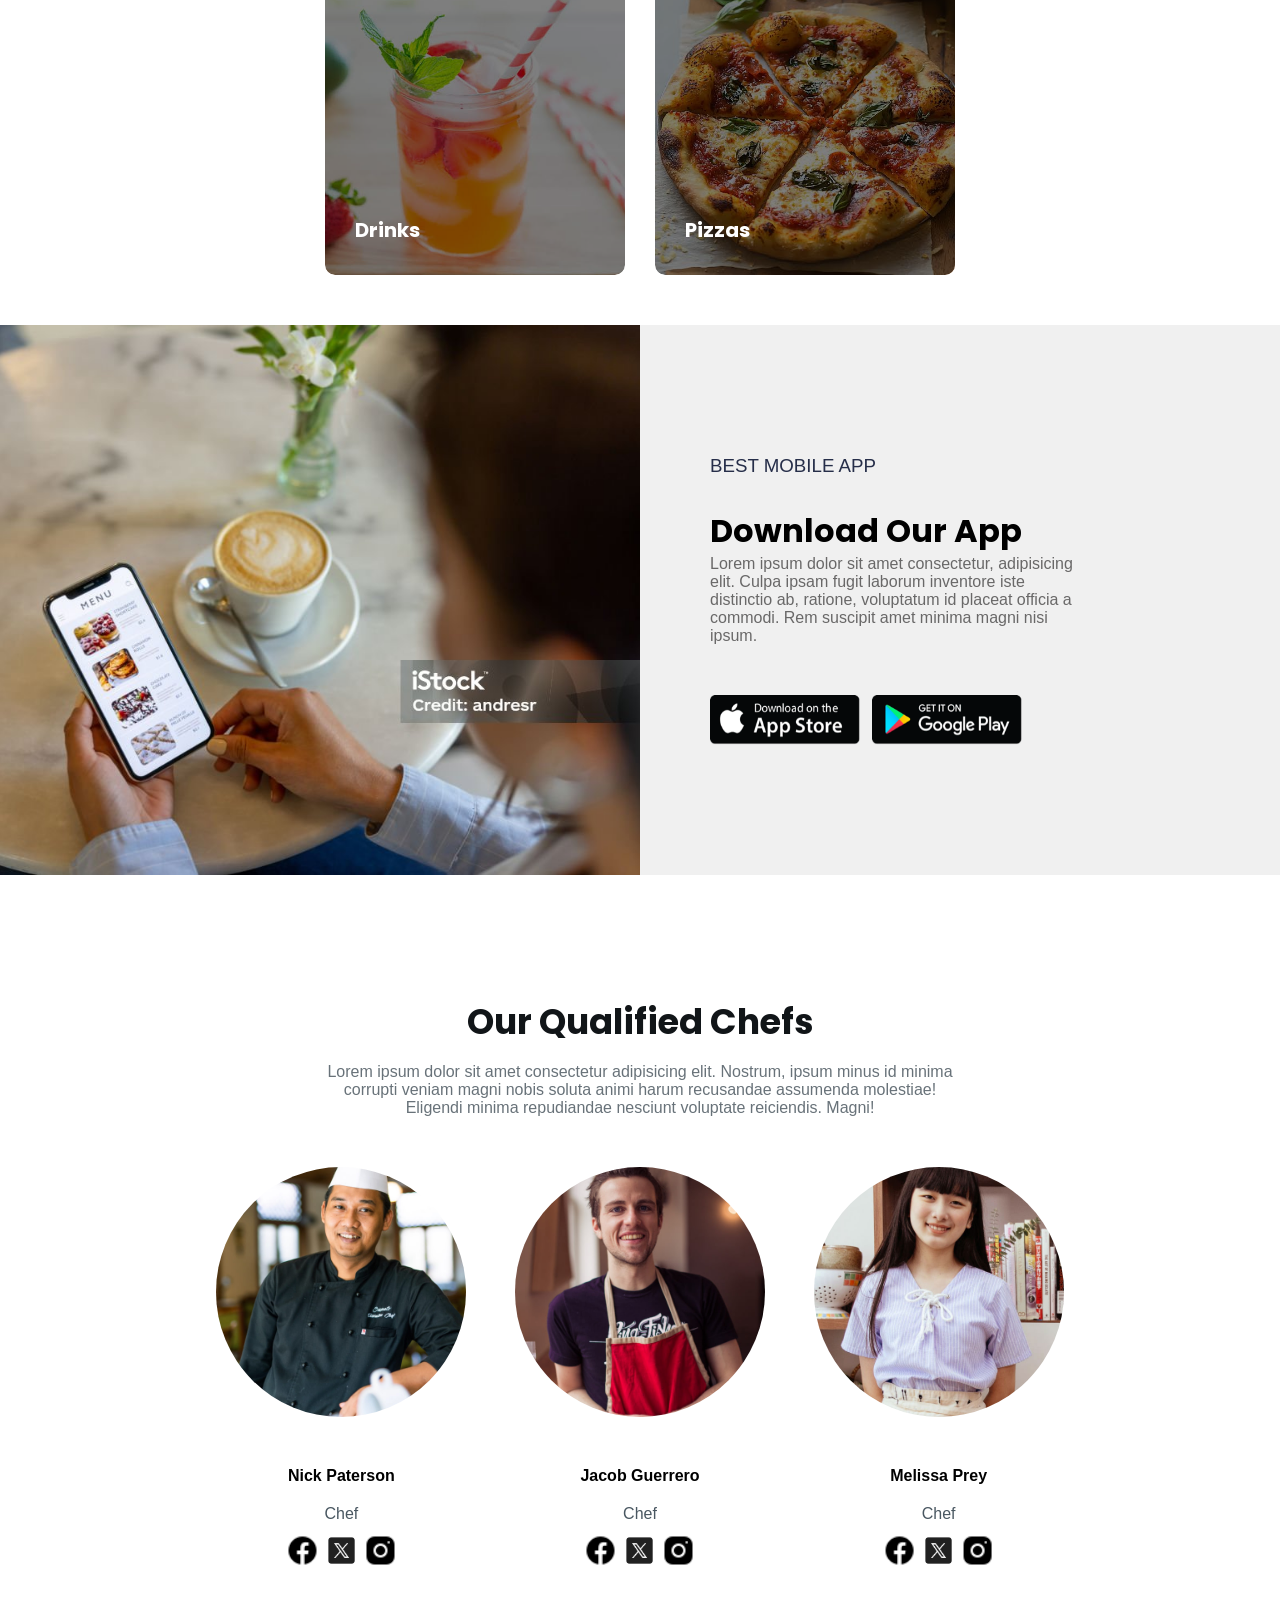
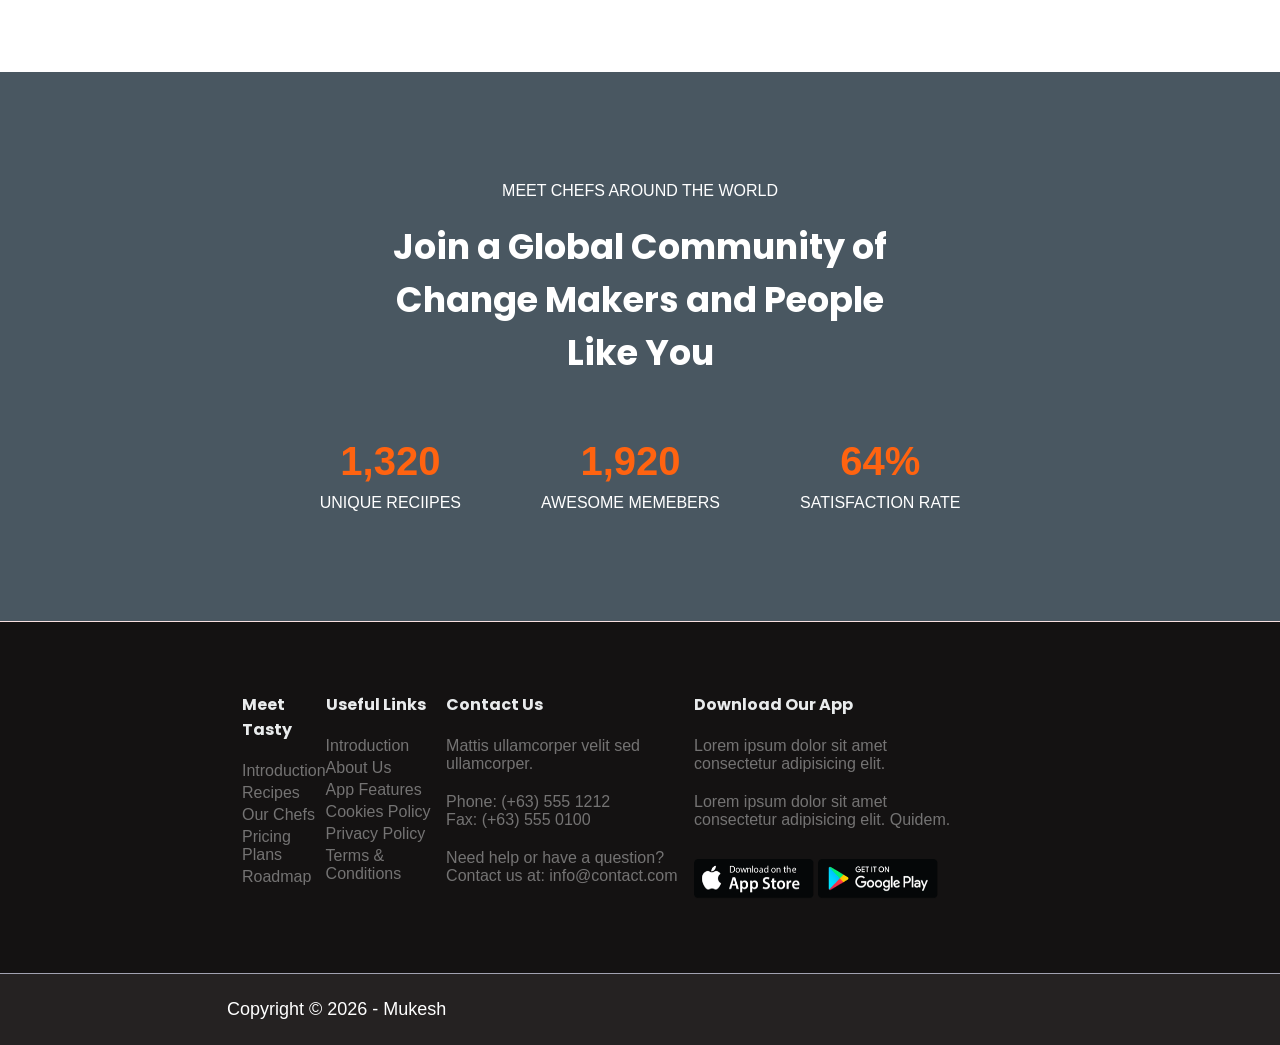
==== commit da9d5616: "Polish website and convert buttons to anchor tags for page navigation" ====
--- a/index.html
+++ b/index.html
@@ -29,10 +29,10 @@
             </div>
             <div class="list">
                 <ul>
-                    <li>Home</li>
-                    <li>Recipes</li>
-                    <li>About</li>
-                    <li>Contact</li>
+                    <a href=""><li>Home</li></a>
+                    <a href=""><li>Recipes</li></a>
+                    <a href=""><li>About</li></a>
+                    <a href=""><li>Contact</li></a>
                 </ul>
             </div>
             <div class="button">
@@ -65,8 +65,8 @@
                     tricks to help you make the best pancakes... ever!</p>
 
                 <div class="buttons">
-                    <button class="cook-now">Cook Now</button>
-                    <button class="explore-recipes">Explore Recipes</button>
+                    <a href=""><button class="cook-now">Cook Now</button></a>
+                    <a href=""><button class="explore-recipes">Explore Recipes</button></a>
                 </div>
 
             </div>
@@ -91,7 +91,7 @@
 
                 <div class="card">
                     <img class="food" src="images/lolipop.jpg" alt="">
-                    <button class="item">APERITIVES</button>
+                    <a href=""><button class="item">APERITIVES</button></a>
                     <h3>Topping Marzipan Tart CheeseCake Sweet Lollipop</h3>
                     <div class="chef-info">
                         <img class="chef" src="images/amie.png" alt="">
@@ -101,7 +101,7 @@
 
                 <div class="card">
                     <img class="food" src="images/pizza.jpg" alt="">
-                    <button class="item">PIZZA</button>
+                    <a href=""><button class="item">PIZZA</button></a>
                     <h3>Topping Carrot Cake Jujubes Lemon Drops</h3>
                     <div class="chef-info">
                         <img class="chef" src="images/amie.png" alt="">
@@ -111,7 +111,7 @@
 
                 <div class="card">
                     <img class="food" src="images/donut.jpg" alt="">
-                    <button class="item">APERITIVES</button>
+                    <a href=""><button class="item">APERITIVES</button></a>
                     <h3>Muffin Donut Souffle Piebear Claw Croissant</h3>
                     <div class="chef-info">
                         <img class="chef" src="images/amie.png" alt="">
@@ -121,7 +121,7 @@
 
                 <div class="card">
                     <img class="food" src="images/salad.jpg" alt="">
-                    <button class="item">SALADS</button>
+                    <a href=""><button class="item">SALADS</button></a>
                     <h3>BearClaw Dragee Sweet Rolloat Mosering</h3>
                     <div class="chef-info">
                         <img class="chef" src="images/amie.png" alt="">
@@ -131,7 +131,7 @@
 
                 <div class="card">
                     <img class="food" src="images/bread.jpg" alt="">
-                    <button class="item">APERITIVES</button>
+                    <a href=""><button class="item">APERITIVES</button></a>
                     <h3>GingerBread Donut Bear Claw Powder</h3>
                     <div class="chef-info">
                         <img class="chef" src="images/amie.png" alt="">
@@ -141,7 +141,7 @@
 
                 <div class="card">
                     <img class="food" src="images/salad2.jpg" alt="">
-                    <button class="item">SALADS</button>
+                    <a href=""><button class="item">SALADS</button></a>
                     <h3>Sweet roll chupa chups halvah muffin</h3>
                     <div class="chef-info">
                         <img class="chef" src="images/amie.png" alt="">
@@ -152,7 +152,7 @@
             </div>
         </div>
 
-        <button class="view-recipes">View all Recipes</button>
+        <a href=""><button class="view-recipes">View all Recipes</button></a>
     </main>
 
     <main class="food-category">
@@ -278,11 +278,11 @@
                 <h3>Meet Tasty</h3>
                 <div class="one">
                     <ul>
-                        <li>Introduction</li>
-                        <li>Pecipes</li>
-                        <li>Our Chefs</li>
-                        <li>Pricing Plans</li>
-                        <li>Roadmap</li>
+                        <a href=""><li>Introduction</li></a>
+                        <a href=""><li>Recipes</li></a>
+                        <a href=""><li>Our Chefs</li></a>
+                        <a href=""><li>Pricing Plans</li></a>
+                        <a href=""><li>Roadmap</li></a>
                     </ul>
                 </div>
             </div>
@@ -291,12 +291,12 @@
                 <h3>Useful Links</h3>
                 <div class="one">
                     <ul>
-                        <li>Introduction</li>
-                        <li>About Us</li>
-                        <li>App Features</li>
-                        <li>Cookies Policy</li>
-                        <li>Privacy Policy</li>
-                        <li>Terms & Conditions</li>
+                        <a href=""><li>Introduction</li></a>
+                        <a href=""><li>About Us</li></a>
+                        <a href=""><li>App Features</li></a>
+                        <a href=""><li>Cookies Policy</li></a>
+                        <a href=""><li>Privacy Policy</li></a>
+                        <a href=""><li>Terms & Conditions</li></a>
                     </ul>
                 </div>
             </div>
@@ -330,6 +330,10 @@
         </div>
     </footer>
 
+    <div class="copyright">
+        <p>Copyright &copy; 2026 - Mukesh</p>
+    </div>
+
     <script src="script.js"></script>
 </body>
 
--- a/style.css
+++ b/style.css
@@ -65,6 +65,10 @@
     cursor: pointer;
 }
 
+a {
+    text-decoration: none;
+}
+
 .nav-heading .list ul {
     display: flex;
     gap: 40px;
@@ -73,6 +77,7 @@
     font-weight: 500;
     color: var(--secondary-color);
     cursor: pointer;
+    text-decoration: none;
 }
 
 .nav-heading .list ul li:hover {
@@ -462,6 +467,7 @@
     justify-content: center;
     align-items: center;
     height: 550px;
+    border-bottom: 1px solid rgb(248, 224, 224);
 }
 
 .chef-community {
@@ -516,7 +522,7 @@
 
 .footer {
     background-color: rgb(20, 18, 18);
-    height: 350px;
+    border-bottom: 1px solid rgb(162, 162, 177);
 }
 
 .footer-flex{
@@ -524,7 +530,7 @@
     max-width: 70%;
     justify-content: space-between;
     margin: 0 auto;
-    padding: 70px 0 0 50px;
+    padding: 70px 0 70px 50px;
 }
 
 .footer-flex h3 {
@@ -570,4 +576,17 @@
     margin-top: 10px;
     height: 40px;
     width: 120px;
+}
+
+.copyright {
+    background-color: rgb(37, 34, 34);
+}
+
+.copyright p {
+    width: 70%;
+    padding: 25px 35px;
+    font-size: 18px;
+    font-family: 'Segoe UI', Tahoma, Geneva, Verdana, sans-serif;
+    color: white;
+    margin: 0 auto;
 }
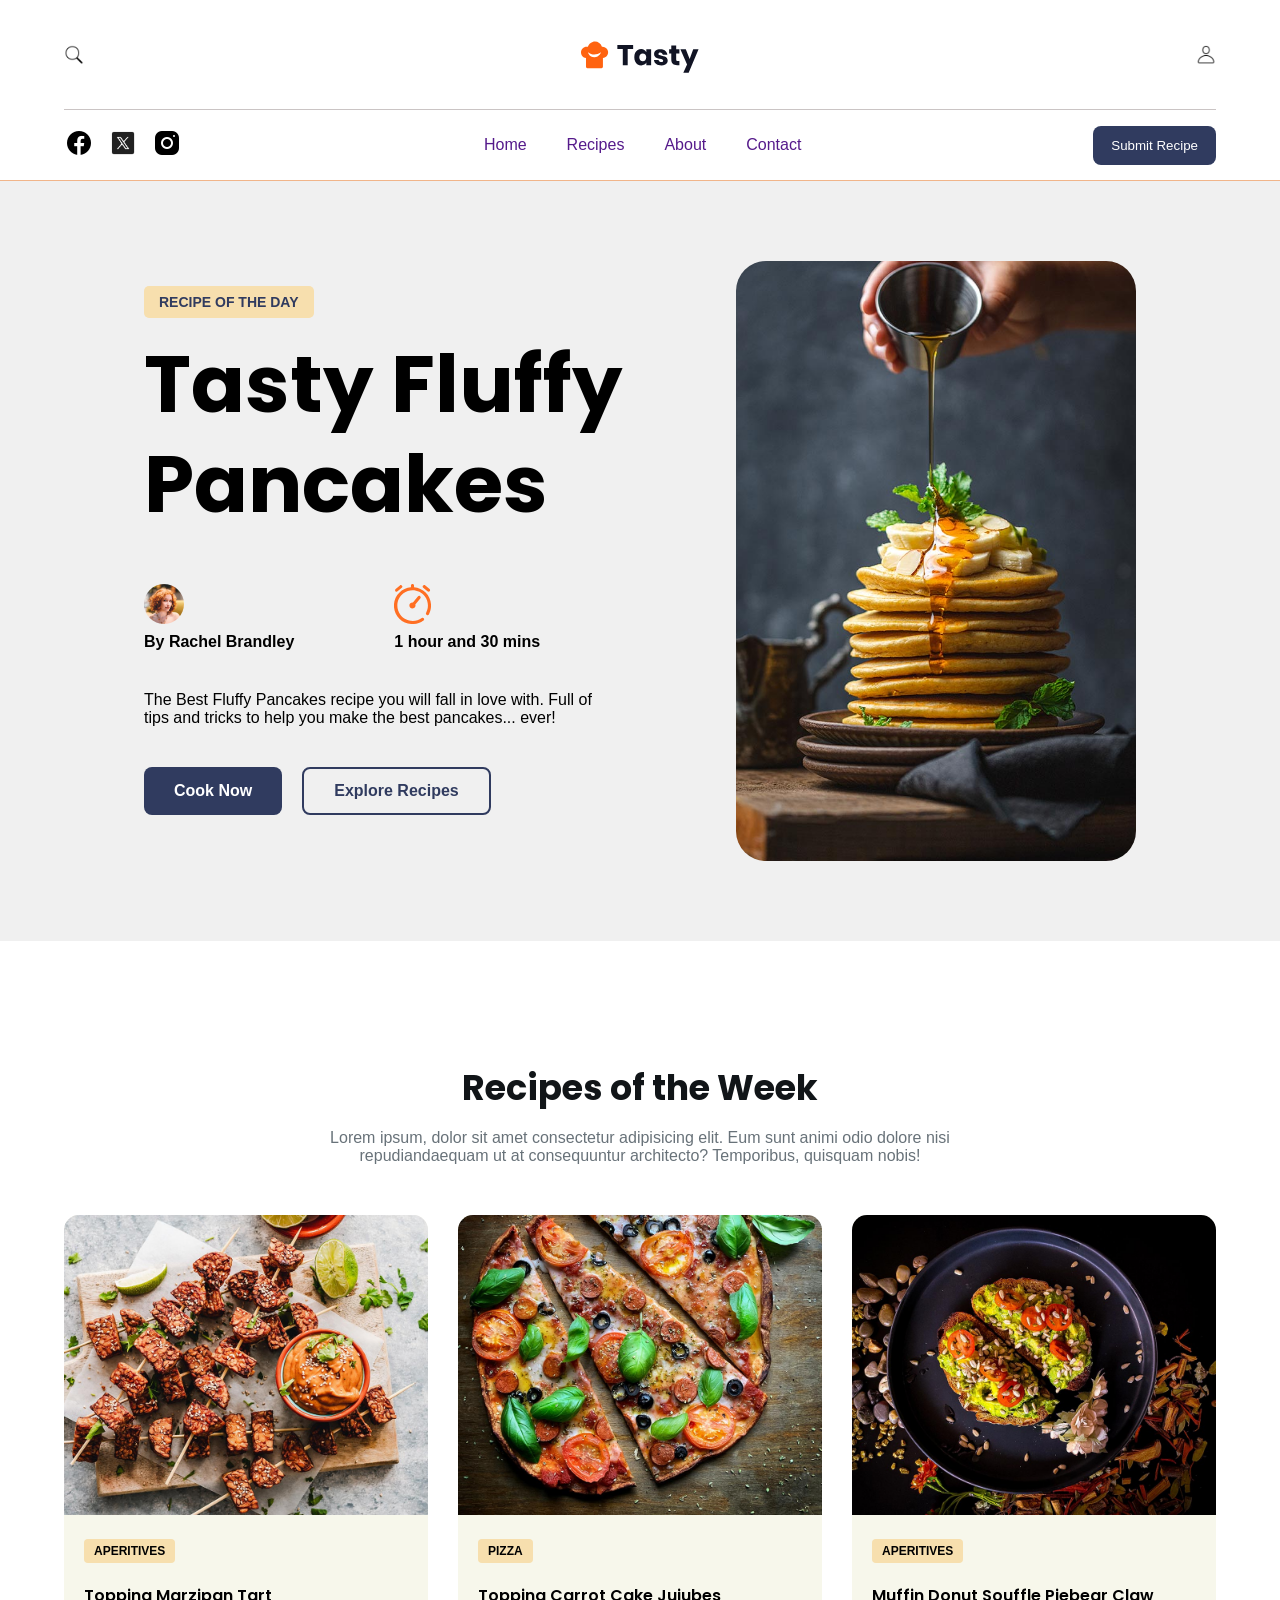
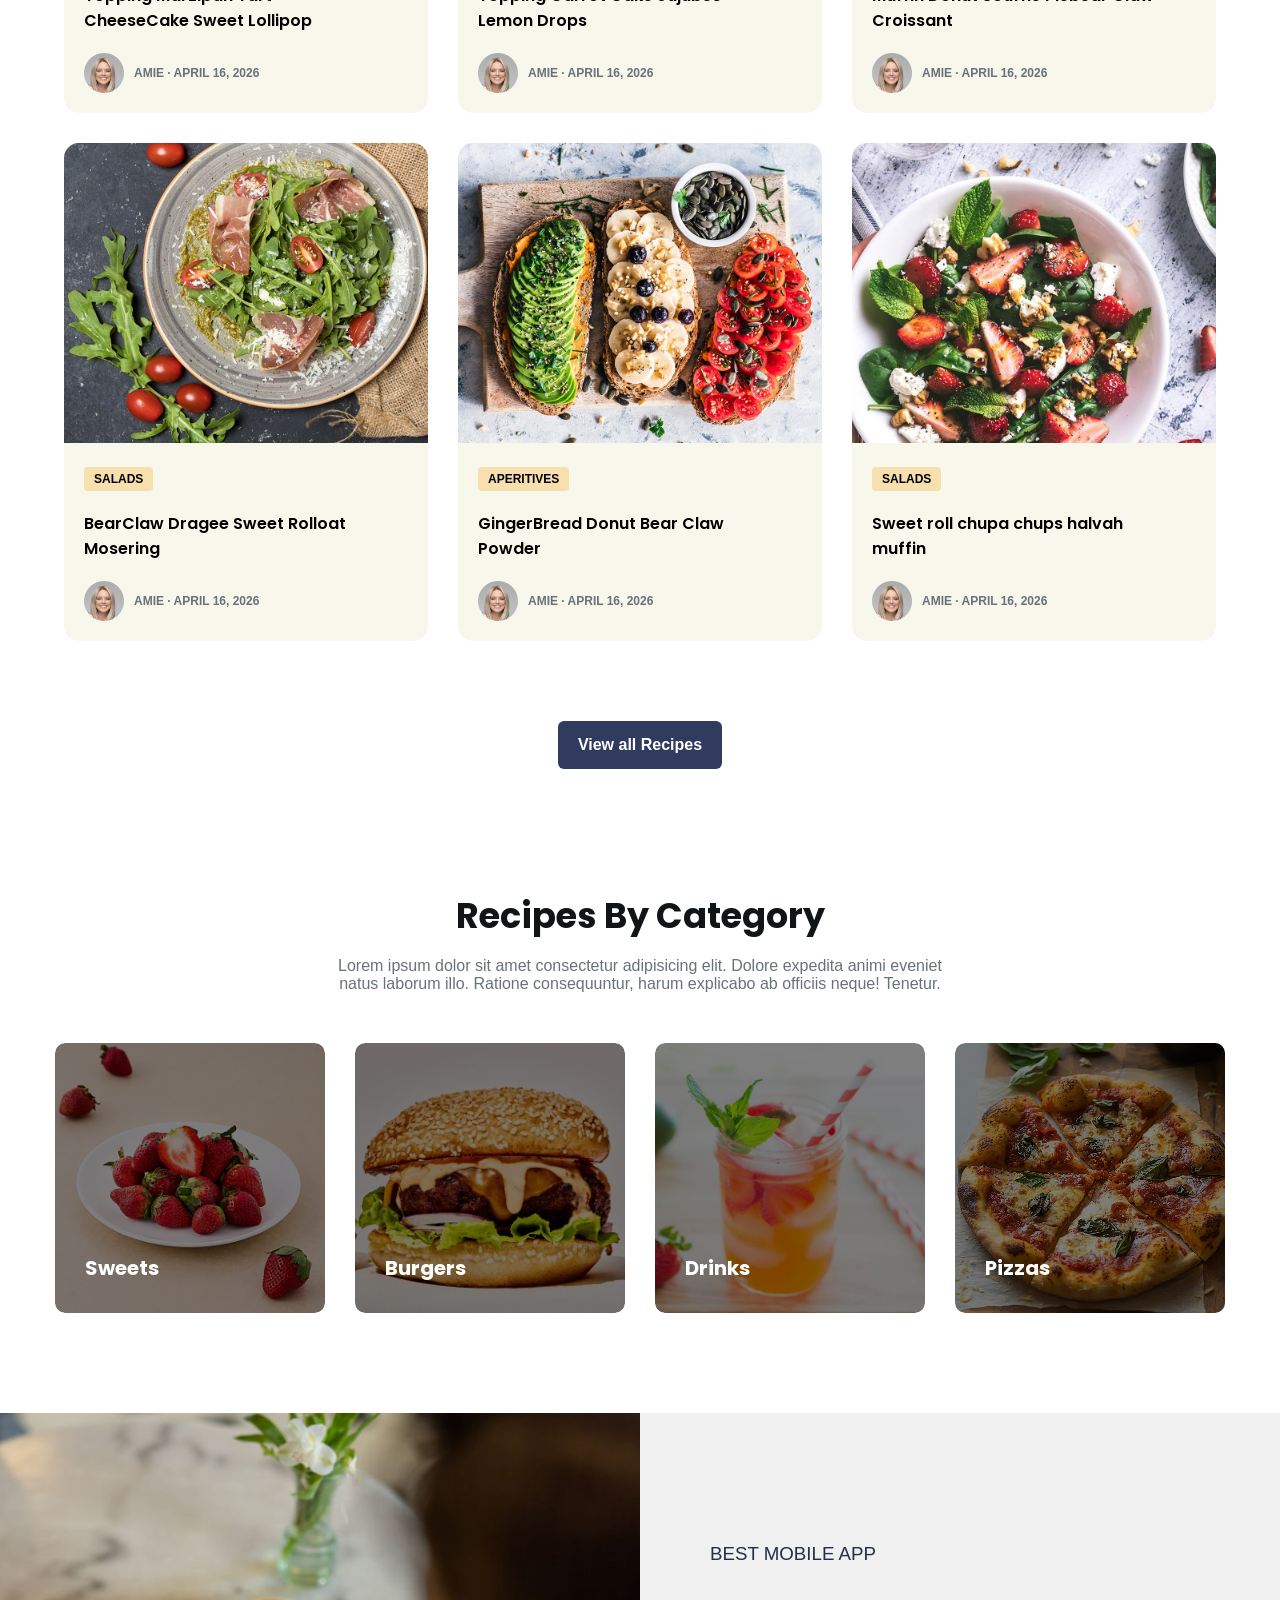
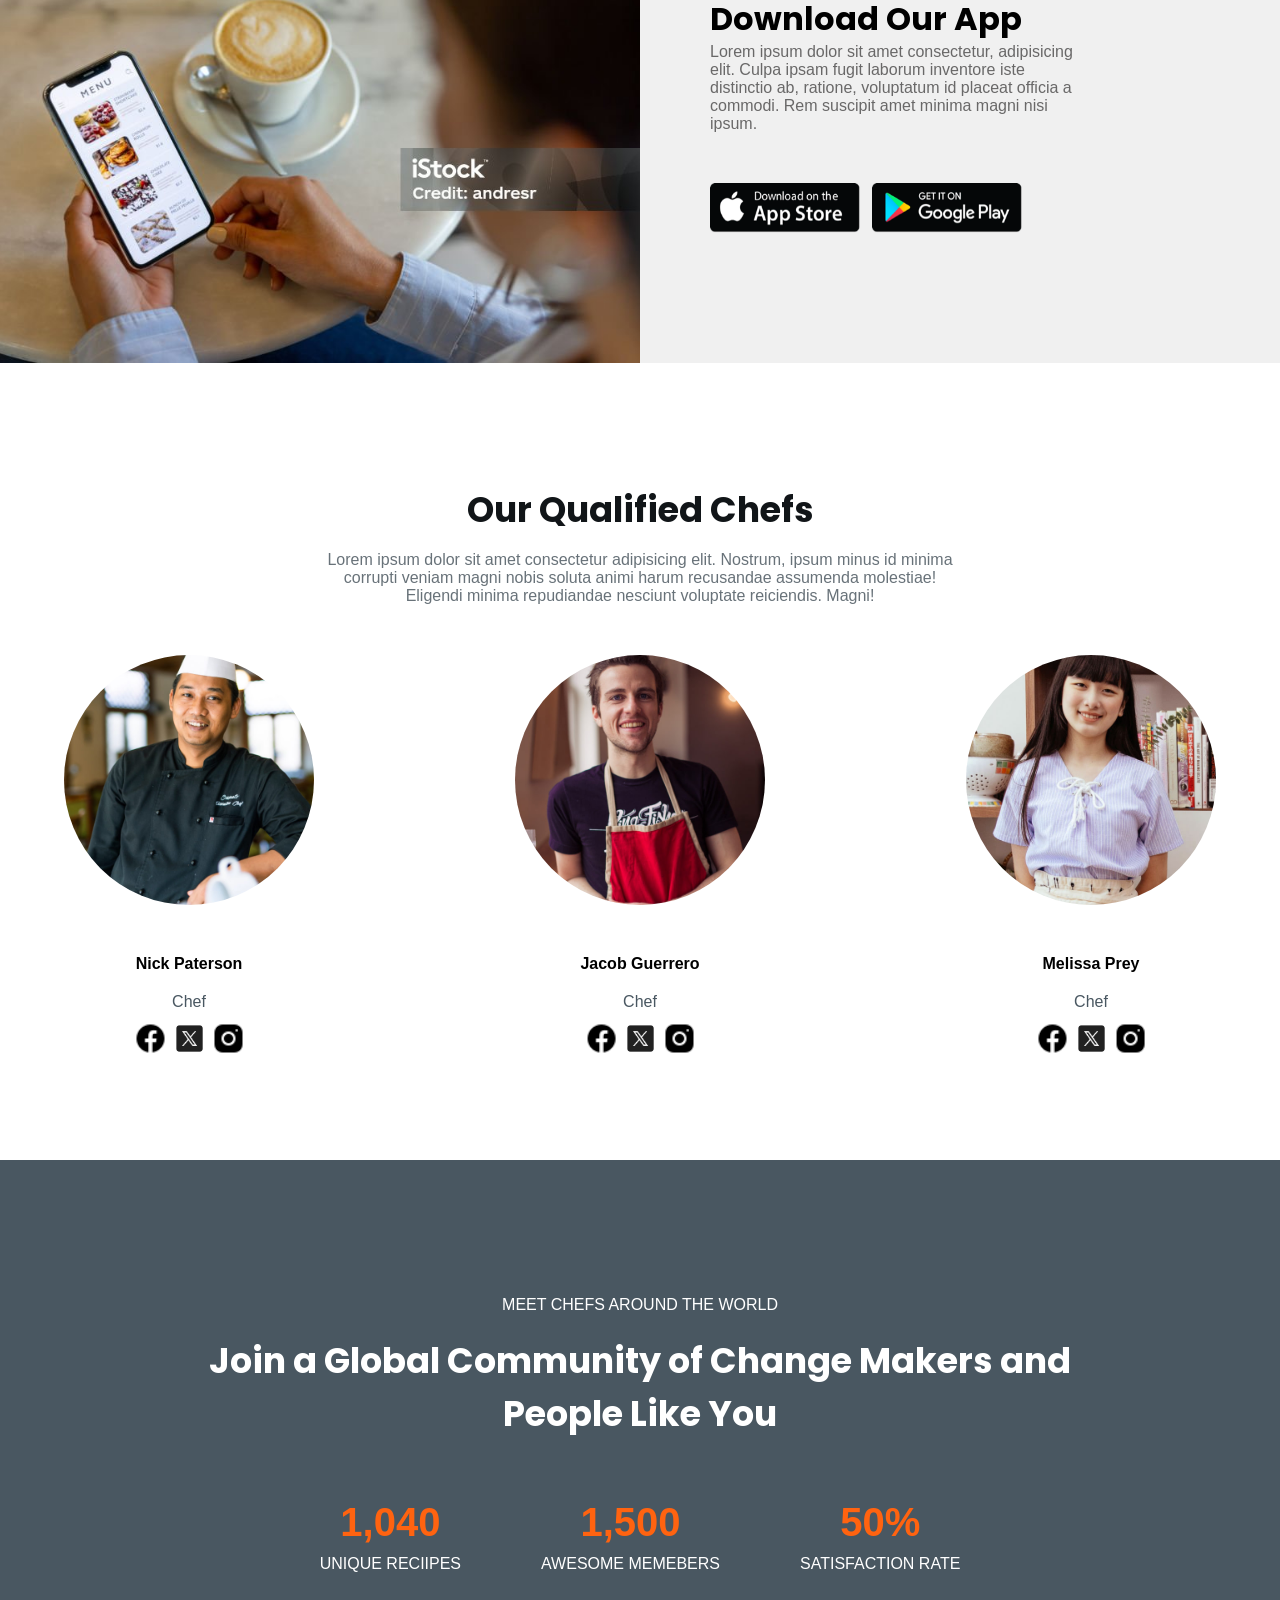
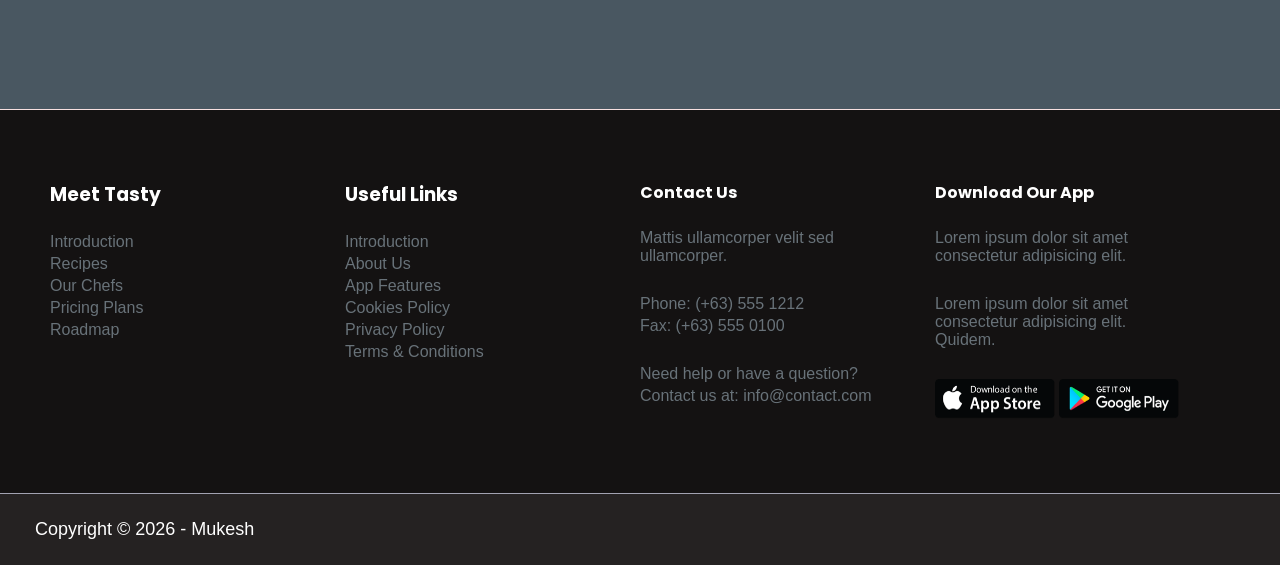
==== commit 07d0b8b9: "Improve footer, add responsive breakpoints, and build mobile hamburger menu with toggle overlay (in " ====
--- a/index.html
+++ b/index.html
@@ -17,10 +17,17 @@
             <img src="images/icons8-search-50.png" class="search" alt="">
             <img src="images/logo.svg" style="height: 40px;" alt="">
             <img src="images/icons8-person-48.png" class="person" alt="">
+
+            <div class="hamburger">
+                <span></span>
+                <span></span>
+                <span></span>
+            </div>
         </div>
     </header>
 
     <nav class="nav">
+
         <div class="nav-heading">
             <div class="navbar">
                 <img src="images/icons8-facebook-30.png" alt="" class="app">
@@ -28,12 +35,32 @@
                 <img src="images/icons8-insta-30.png" alt="" class="app">
             </div>
             <div class="list">
+                <div class="close-btn">&times;</div>
+
+                <div class="overlay-brand">
+                    <img src="images/logo.svg" alt="">
+                    <p>The Best Fluffy Pencakes recipe you will fall in love with...</p>
+                </div>
+
                 <ul>
-                    <a href=""><li>Home</li></a>
-                    <a href=""><li>Recipes</li></a>
-                    <a href=""><li>About</li></a>
-                    <a href=""><li>Contact</li></a>
+                    <a href="">
+                        <li>Home</li>
+                    </a>
+                    <a href="">
+                        <li>Recipes</li>
+                    </a>
+                    <a href="">
+                        <li>About</li>
+                    </a>
+                    <a href="">
+                        <li>Contact</li>
+                    </a>
                 </ul>
+                <div class="overlay-social">
+                    <img src="images/icons8-facebook-30.png" alt="">
+                    <img src="images/icons8-twitter-48.png" alt="">
+                    <img src="images/icons8-insta-30.png" alt="">
+                </div>
             </div>
             <div class="button">
                 <button class="submit-recipe-btn">Submit Recipe</button>
@@ -273,35 +300,57 @@
     </main>
 
     <footer class="footer">
-        <div class="footer-flex">
+        <div class="footer-grid">
             <div class="first-column">
                 <h3>Meet Tasty</h3>
                 <div class="one">
                     <ul>
-                        <a href=""><li>Introduction</li></a>
-                        <a href=""><li>Recipes</li></a>
-                        <a href=""><li>Our Chefs</li></a>
-                        <a href=""><li>Pricing Plans</li></a>
-                        <a href=""><li>Roadmap</li></a>
+                        <a href="">
+                            <li>Introduction</li>
+                        </a>
+                        <a href="">
+                            <li>Recipes</li>
+                        </a>
+                        <a href="">
+                            <li>Our Chefs</li>
+                        </a>
+                        <a href="">
+                            <li>Pricing Plans</li>
+                        </a>
+                        <a href="">
+                            <li>Roadmap</li>
+                        </a>
                     </ul>
                 </div>
             </div>
 
-            <div class="first-column">
+            <div class="second-column">
                 <h3>Useful Links</h3>
                 <div class="one">
                     <ul>
-                        <a href=""><li>Introduction</li></a>
-                        <a href=""><li>About Us</li></a>
-                        <a href=""><li>App Features</li></a>
-                        <a href=""><li>Cookies Policy</li></a>
-                        <a href=""><li>Privacy Policy</li></a>
-                        <a href=""><li>Terms & Conditions</li></a>
+                        <a href="">
+                            <li>Introduction</li>
+                        </a>
+                        <a href="">
+                            <li>About Us</li>
+                        </a>
+                        <a href="">
+                            <li>App Features</li>
+                        </a>
+                        <a href="">
+                            <li>Cookies Policy</li>
+                        </a>
+                        <a href="">
+                            <li>Privacy Policy</li>
+                        </a>
+                        <a href="">
+                            <li>Terms & Conditions</li>
+                        </a>
                     </ul>
                 </div>
             </div>
 
-            <div class="second-column">
+            <div class="third-column">
                 <h3>Contact Us</h3>
                 <div class="two">
                     <p>Mattis ullamcorper velit sed ullamcorper.</p>
@@ -316,7 +365,7 @@
                 </div>
             </div>
 
-            <div class="second-column">
+            <div class="fourth-column">
                 <h3>Download Our App</h3>
                 <div class="para">
                     <p>Lorem ipsum dolor sit amet consectetur adipisicing elit.</p>
--- a/style.css
+++ b/style.css
@@ -46,6 +46,20 @@
     transition: background-color 0.2s ease-in;
 }
 
+.hamburger {
+    display: none;
+    flex-direction: column;
+    gap: 5px;
+    cursor: pointer;
+}
+
+.hamburger span {
+    width: 25px;
+    height: 3px;
+    background-color: black;
+    border: 2px;
+}
+
 .scrolled {
     background-color: var(--bgColors);
 }
@@ -59,11 +73,23 @@
     align-items: center;
 }
 
-
 .nav-heading .app {
     margin-right: 10px;
     cursor: pointer;
 }
+
+.overlay-brand, .overlay-social {
+    display: none;
+}
+
+ .close-btn {
+        position: absolute;
+        top: 20px;
+        right: 20px;
+        font-size: 30px;
+        cursor: pointer;
+        display: none;
+    }
 
 a {
     text-decoration: none;
@@ -164,6 +190,8 @@
 
 .buttons {
     margin-top: 40px;
+    display: flex;
+    gap: 20px;
 }
 
 .cook-now {
@@ -190,7 +218,6 @@
     cursor: pointer;
 }
 
-
 .image-container {
     height: 650px;
 }
@@ -235,14 +262,13 @@
 }
 
 .card {
-    width: 420px;
     background-color: rgb(247, 247, 235);
     border-radius: 15px;
 }
 
 .card .food {
     height: 300px;
-    width: 420px;
+    width: 100%;
     object-fit: cover;
     border-radius: 15px 15px 0 0;
 }
@@ -312,14 +338,15 @@
     margin: 50px auto;
     gap: 30px;
     flex-wrap: wrap;
+    margin-bottom: 100px;
 }
 
 .category-card {
     width: 300px;
+    height: 300px;
     overflow: hidden;
     position: relative;
     border-radius: 10px;
-    height: 300px;
 }
 
 .category-card:hover .food {
@@ -381,7 +408,6 @@
     background-color: #f0f0f0;
     display: flex;
     flex-direction: column;
-    /* align-items: center; */
     justify-content: center;
     padding: 0 70px;
 }
@@ -525,54 +551,67 @@
     border-bottom: 1px solid rgb(162, 162, 177);
 }
 
-.footer-flex{
-    display: flex;
+.footer-grid {
+    display: grid;
+    grid-template-columns: repeat(4, 1fr);
+    padding: 70px 50px;
     max-width: 70%;
-    justify-content: space-between;
     margin: 0 auto;
-    padding: 70px 0 70px 50px;
-}
-
-.footer-flex h3 {
+}
+
+.first-column , .second-column, .third-column, .fourth-column {
+    display: flex;
+    flex-direction: column;
+    gap: 20px;
+}
+
+.first-column, .second-column, .third-column h3, .fourth-column h3 {
+    color: white;
     font-family: 'Poppins';
+    font-size: 16px;
     font-weight: 700;
-    font-size: 16px;
-    color: rgb(233, 235, 236);
-    margin-bottom: 20px;
-}
-
-.first-column .one ul li{
+}
+
+.one ul li{
+    font-family: 'Segoe UI', Tahoma, Geneva, Verdana, sans-serif;
     list-style: none;
-    color: rgb(116, 115, 115);
+    color: rgb(104, 114, 121);
+    font-weight: 400;
+    font-size: 16px;
     margin-top: 4px;
-    font-family: 'Segoe UI', Tahoma, Geneva, Verdana, sans-serif;
-    font-size: 16px;
+    transition: 0.3s ease;
+}
+
+.one ul li:hover {
+    color: rgb(255, 99, 16);
+}
+
+.third-column p {
+    color: rgb(104, 114, 121);
+    font-family: 'Segoe UI', Tahoma, Geneva, Verdana, sans-serif;
     font-weight: 400;
-    cursor: pointer;
-    transition: 0.3s;
-}
-
-.first-column .one ul li:hover {
-    color: rgb(255, 99, 16);
-}
-
-.second-column .two p, .para{
-    font-family: 'Segoe UI', Tahoma, Geneva, Verdana, sans-serif;
-    color: rgb(116, 115, 115);
-    font-size: 16px;
-}
-
-.second-column .two .phone-fax {
-    margin: 20px 0;
-}
-
-
-.para p{
-    max-width: 70%;
-    margin-bottom: 20px;
-}
-
-.download-app img{
+    font-size: 16px;
+    margin-top: 4px;
+    max-width: 80%;
+}
+
+.third-column .phone-fax, .questions {
+    margin-top: 30px;
+}
+
+.fourth-column .para {
+    margin-top: 4px;
+    color: rgb(104, 114, 121);
+    font-family: 'Segoe UI', Tahoma, Geneva, Verdana, sans-serif;
+    font-weight: 400;
+    font-size: 16px;
+    display: flex;
+    flex-direction: column;
+    color: rgb(104, 114, 121);
+    gap: 30px;
+}
+
+.download-app img {
     margin-top: 10px;
     height: 40px;
     width: 120px;
@@ -589,4 +628,368 @@
     font-family: 'Segoe UI', Tahoma, Geneva, Verdana, sans-serif;
     color: white;
     margin: 0 auto;
+}
+
+@media (max-width: 1290px) {
+
+    .title {
+        justify-content: space-between;
+        width: 90%;
+    }
+
+    .nav-heading {
+        justify-content: space-between;
+        width: 90%;
+    }
+
+    .main {
+        justify-content: space-around;
+        width: 90%;
+    }
+
+    .text-container {
+        padding: 30px 0;
+    }
+
+    .image-container {
+        height: 600px;
+    }
+
+    .pancake-img img {
+        height: 600px;
+        width: 400px;
+        object-fit: cover;
+    }
+
+    .grid-gallery {
+        width: 90%;
+    }
+
+    .card h3 {
+        max-width: 80%;
+        font-size: 16px;
+    }
+
+    .flex-category {
+        max-width: 100%;
+    }
+
+    .category-card {
+        width: 270px;
+        height: 270px;
+    }
+
+    .category-card .food {
+        height: 100%;
+        object-fit: cover;
+    }
+
+    .staff {
+        width: 90%;
+        justify-content: space-between;
+    }
+
+    .chef-community {
+        width: 70%;
+    }
+
+    .footer-grid {
+        max-width: 100%;
+    }
+
+    .para p {
+        max-width: 80%;
+    }
+
+    .copyright p{
+        width: 100%;
+    }
+}
+
+@media (max-width: 1024px) {
+    .main {
+        max-width: 100%;
+        padding: 20px 0;
+        gap: 40px;
+    }
+
+    .text-container h1 {
+        line-height: 90px;
+        margin-top: 10px;
+    }
+
+    .made-by {
+        padding-top: 20px;
+    }
+
+    .description {
+        margin-top: 20px;
+    }
+
+    .buttons {
+        margin-top: 25px;
+    }
+
+    .card .food {
+        height: 250px;
+        width: 100%;
+    }
+
+    .footer-grid {
+        max-width: 100%;
+    }
+
+    .download-app {
+        display: flex;
+        gap: 30px;
+    }
+
+    .download-app img {
+        height: 40px;
+        width: 120px;
+    }
+}
+
+@media (max-width: 912px) {
+
+    .text-container h1 {
+        font-size: 50px;
+        line-height: 60px;
+        margin-top: 20px;
+    }
+
+    .pancake-img img {
+        height: 500px;
+        width: 320px;
+    }
+
+    .made-by {
+        gap: 50px;
+    }
+
+    .made-by p {
+        font-size: 16px;
+    }
+
+    .description {
+        font-size: 16px;
+    }
+
+    .buttons {
+        gap: 20px;
+        flex-direction: column;
+    }
+
+    .image-container {
+        height: 520px;
+    }
+
+    .cook-now {
+        font-size: 14px;
+        padding: 10px 25px;
+    }
+
+    .explore-recipes {
+        font-size: 14px;
+        padding: 8px 25px;
+    }
+
+    .heading-gallery {
+        max-width: 80%;
+    }
+
+    .app-container .content {
+        padding: 0 20px 0 30px;
+    }
+
+    .app-container .content h1 {
+        font-size: 30px;
+        margin-bottom: 10px;
+    }
+
+    .app-container .content p {
+        max-width: 90%;
+    }
+
+    .download {
+        flex-direction: column;
+    }
+
+    .staff {
+        flex-direction: column;
+        gap: 50px;
+    }
+
+    .our-chef h3 {
+        margin-top: 20px;
+    }
+
+    .our-chef span {
+        margin-top: 10px;
+    }
+
+    .chef-community {
+        width: 80%;
+    }
+
+    .title .person {
+        display: none;
+    }
+
+    .hamburger {
+        display: flex;
+    }
+
+    .title {
+        border-bottom: none;
+    }
+
+    .nav-heading {
+        height: 0;
+    }
+
+    .nav-heading .navbar {
+        display: none;
+    }
+
+    .nav-heading .button {
+        display: none;
+    }
+
+    .list {
+        display: none;
+    }
+
+    .list.show {
+        display: flex;
+        flex-direction: column;
+        align-items: center;
+        justify-content: center;
+        position: fixed;
+        top: 0;
+        left: 0;
+        width: 100%;
+        height: 100%;
+        background-color: white;
+        z-index: 999;
+    }
+
+    .list ul {
+        display: flex;
+        flex-direction: column;
+        align-items: center;
+        justify-content: center;
+        gap: 30px;
+    }
+
+    .close-btn {
+        position: absolute;
+        top: 20px;
+        right: 40px;
+        font-size: 30px;
+        cursor: pointer;
+        display: none;
+    }
+
+    .list.show .close-btn {
+        display: block;
+    }
+
+    .overlay-brand {
+        display: flex;
+        flex-direction: column;
+        align-items: center;
+        text-align: center;
+        margin-bottom: 40px;
+    }
+
+    .overlay-brand img {
+        height: 50px;
+        margin-bottom: 15px;
+    }
+
+    .overlay-brand p {
+        font-family: 'Segoe UI', Tahoma, Geneva, Verdana, sans-serif;
+        font-size: 16px;
+        color: rgb(104, 114, 121);
+    }
+
+    .overlay-social {
+        display: flex;
+        gap: 20px;
+        margin-top: 40px;
+    }
+
+    .overlay-social img {
+        height: 30px;
+    }
+}
+
+@media (max-width: 820px) {
+    .first-column, .second-column, .third-column h3, .fourth-column h3 {
+        font-size: 14px;
+    }
+
+    .one ul li {
+        font-size: 13px;
+    }
+
+    .third-column p {
+        font-size: 13px;
+    }
+
+    .third-column .phone-fax ,.questions {
+        margin-top: 20px;
+    }
+
+    .fourth-column .para {
+        font-size: 13px;
+        gap: 20px;
+    }
+
+    .download-app {
+        flex-direction: column;
+        gap: 5px;
+    }
+
+    .download-app img {
+        margin-top: 0;
+    }
+}
+
+@media (max-width: 768px) {
+
+    .text-container h1 {
+        font-size: 40px;
+        line-height: 50px;
+    }
+
+    .made-by {
+        gap: 40px;
+    }
+
+    .made-by p {
+        font-size: 14px;
+    }
+
+    .description {
+        font-size: 14px;
+    }
+
+    .buttons {
+        gap: 10px;
+    }
+
+    .image-container {
+        height: 450px;
+    }
+
+    .pancake-img img {
+        height: 470px;
+        width: 350px;
+    }
+
+    .grid-gallery {
+        grid-template-columns: repeat(2, 1fr);
+    }
 }
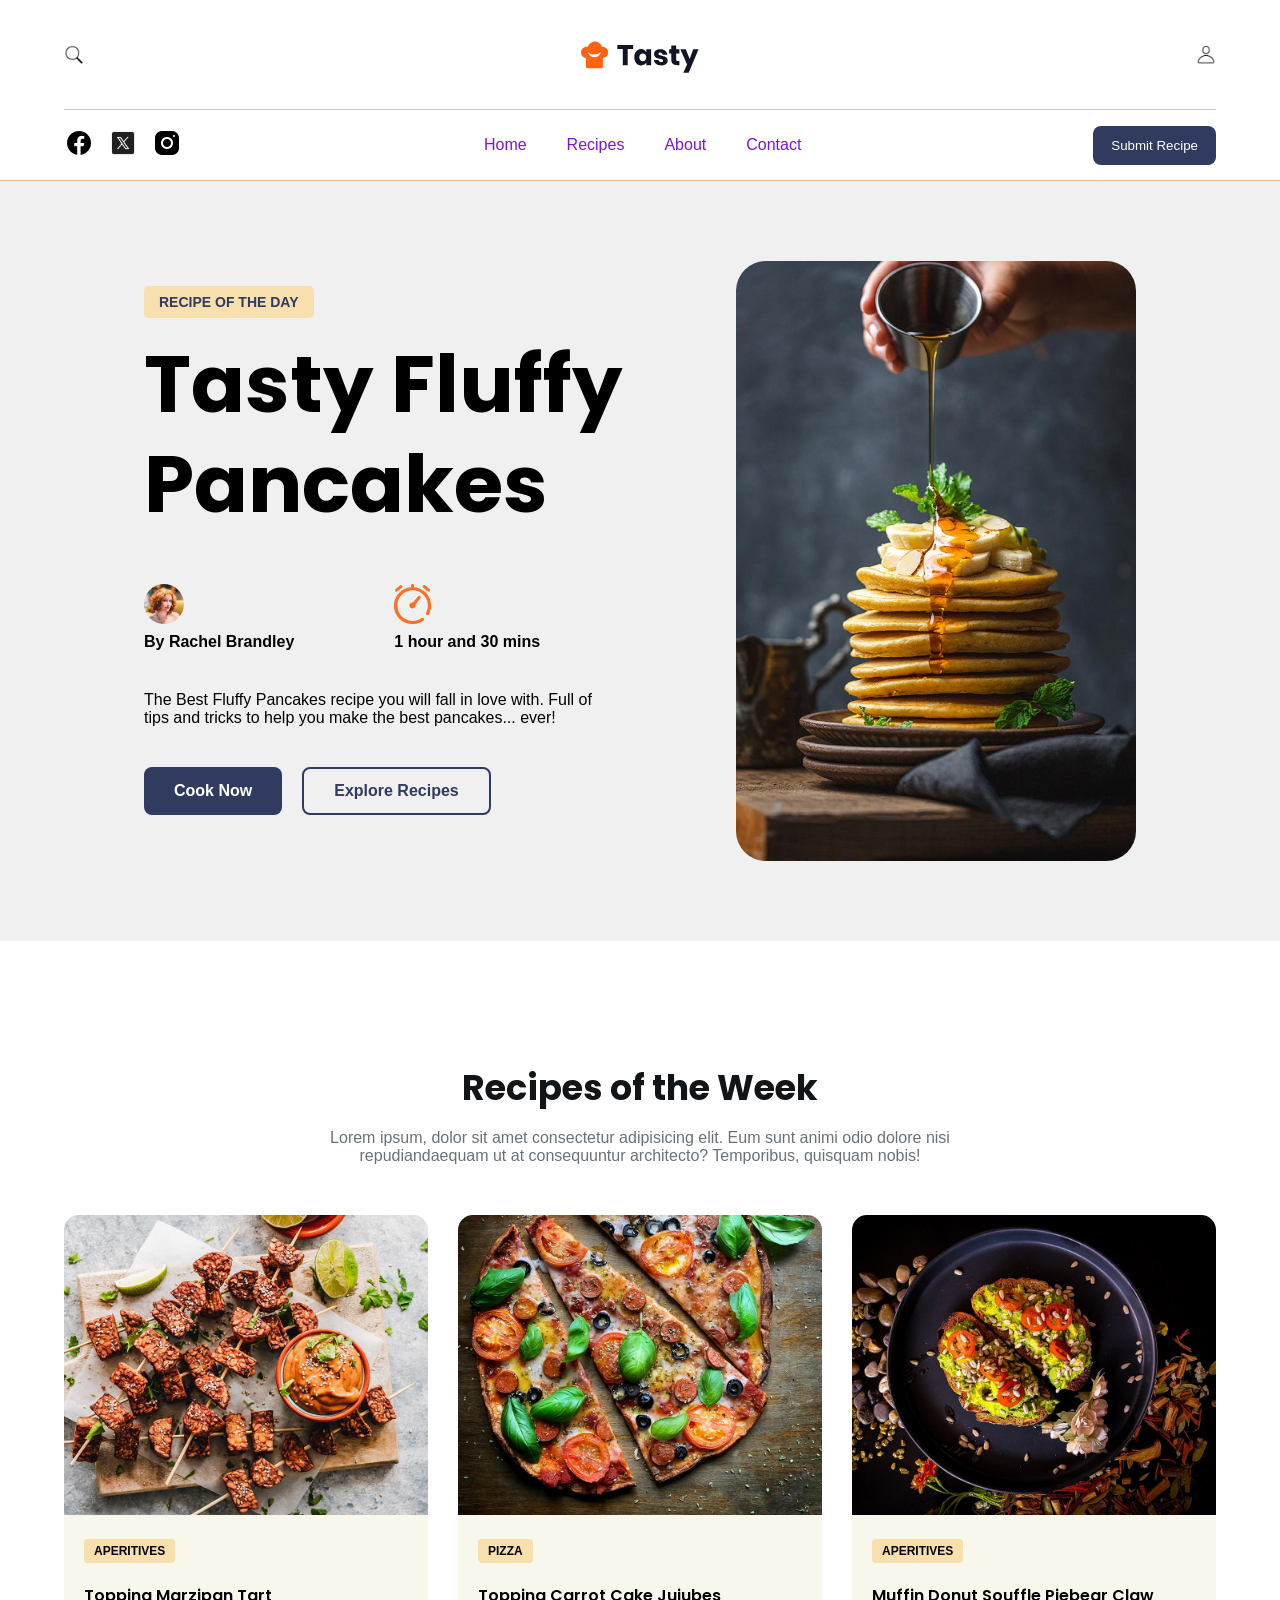
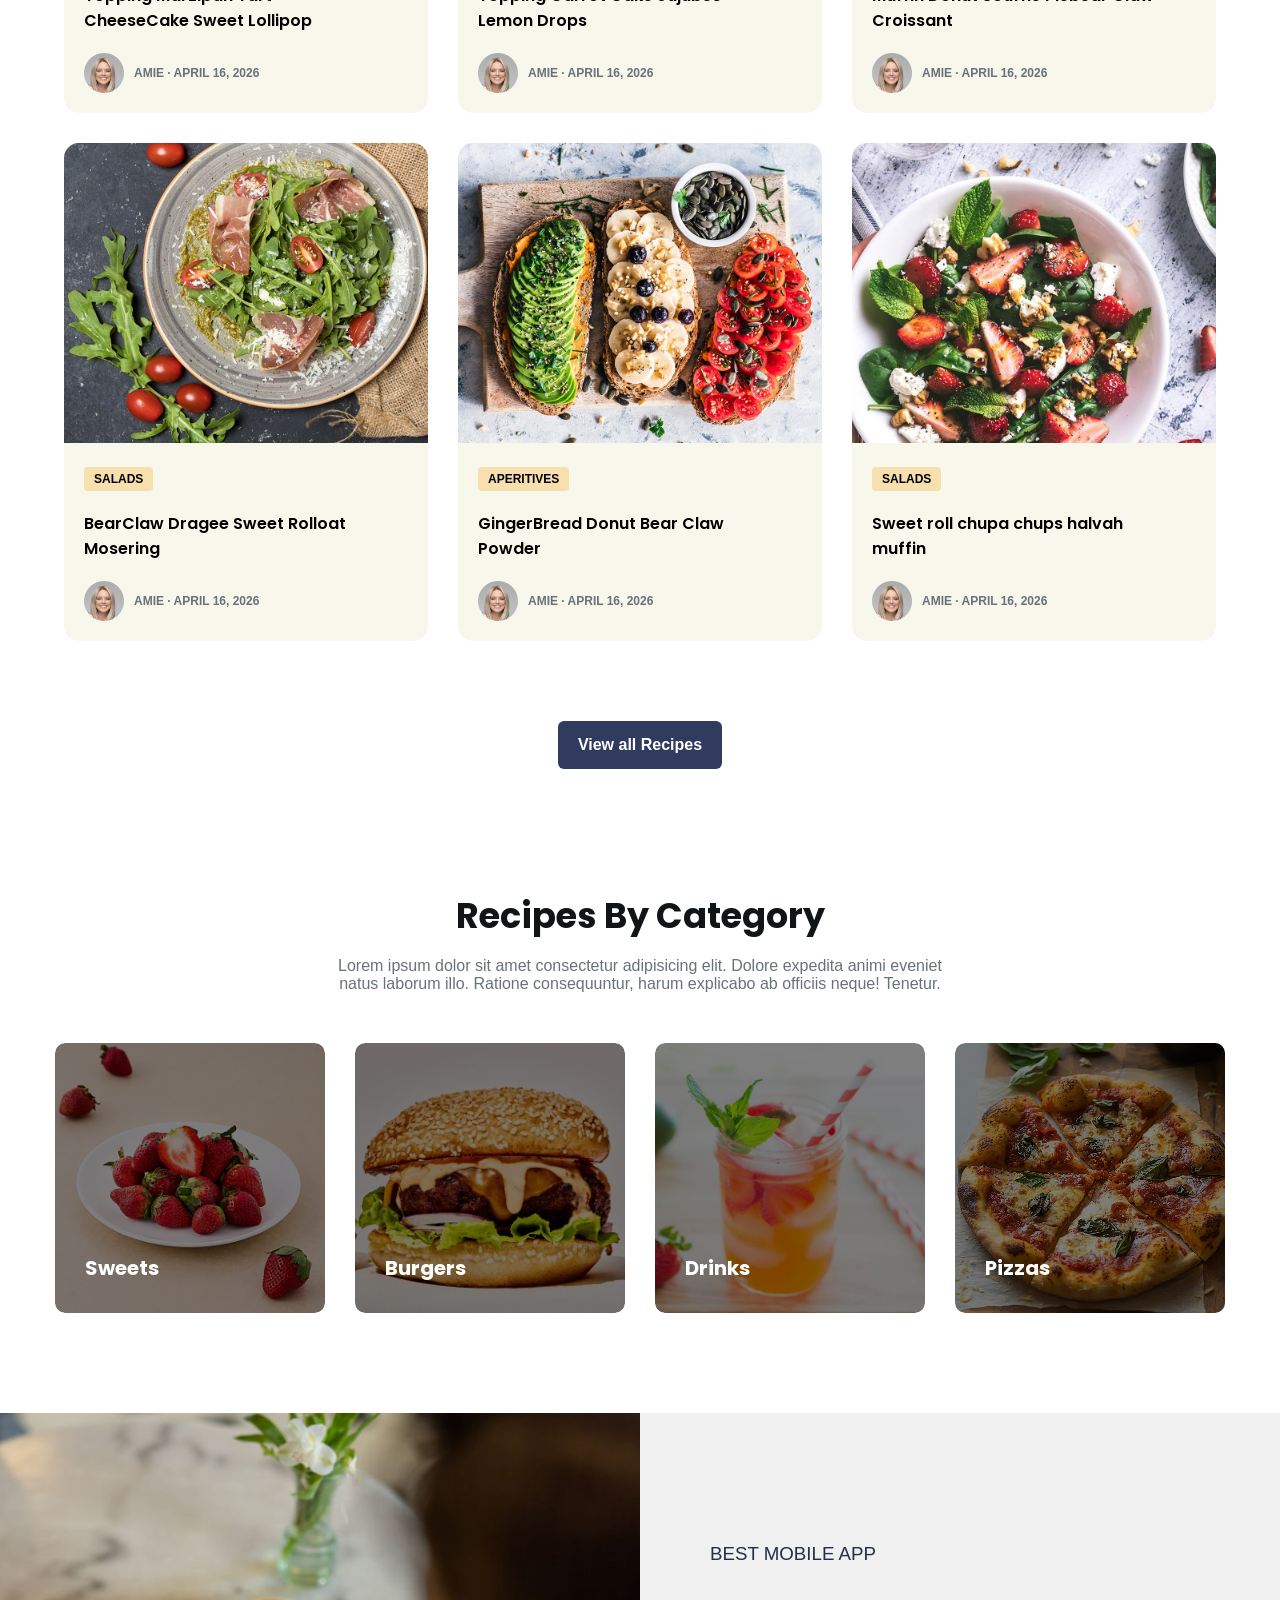
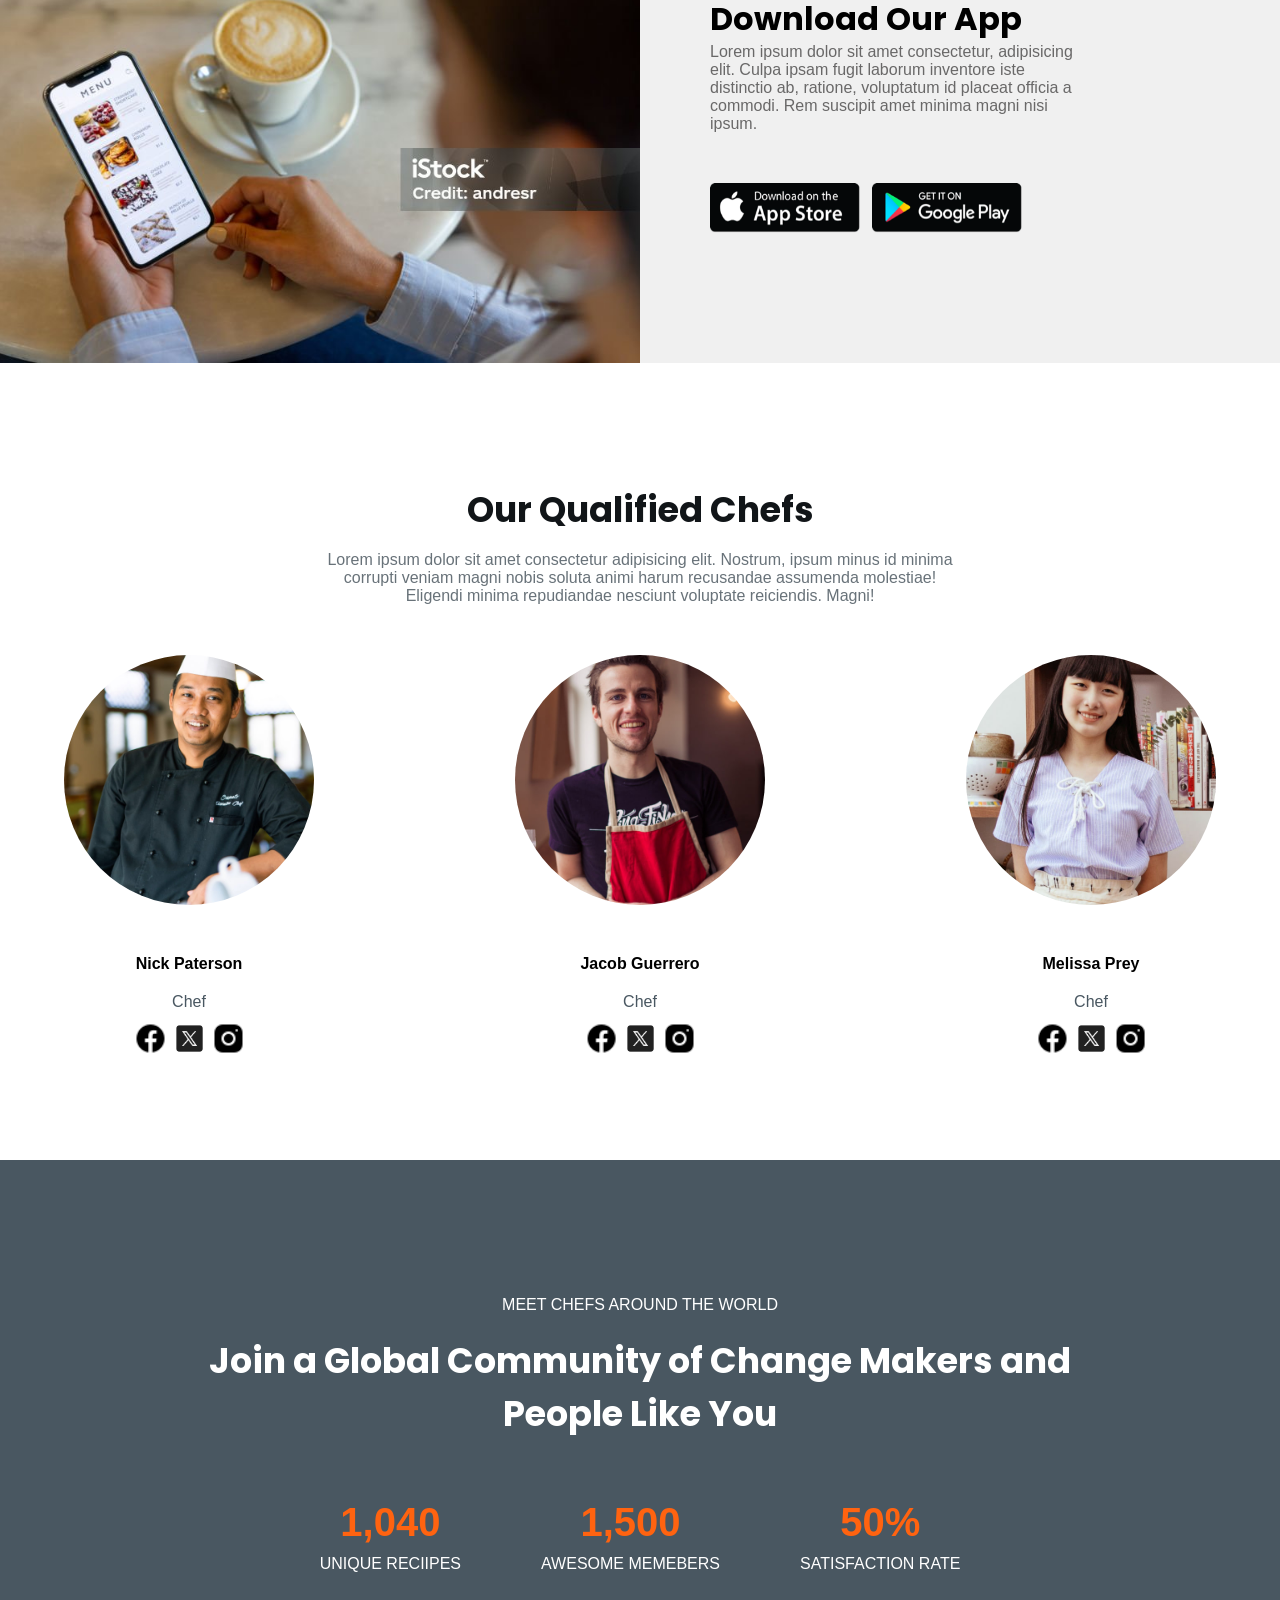
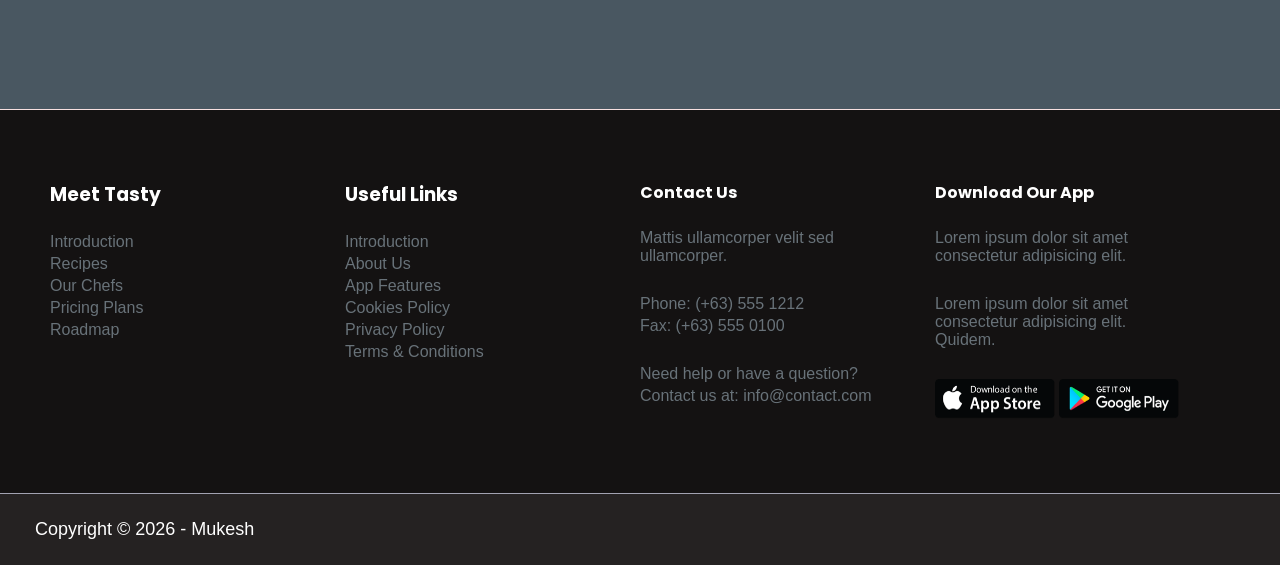
==== commit 6c97176c: "Recipe page done - all recipes links are navigate to recipe page" ====
--- a/index.html
+++ b/index.html
@@ -12,7 +12,7 @@
 </head>
 
 <body>
-    <header class="heading">
+    <header class="heading" id="intro">
         <div class="title">
             <img src="images/icons8-search-50.png" class="search" alt="">
             <img src="images/logo.svg" style="height: 40px;" alt="">
@@ -43,10 +43,10 @@
                 </div>
 
                 <ul>
-                    <a href="">
+                    <a href="#index.html">
                         <li>Home</li>
                     </a>
-                    <a href="">
+                    <a href="recipe.html">
                         <li>Recipes</li>
                     </a>
                     <a href="">
@@ -92,8 +92,8 @@
                     tricks to help you make the best pancakes... ever!</p>
 
                 <div class="buttons">
-                    <a href=""><button class="cook-now">Cook Now</button></a>
-                    <a href=""><button class="explore-recipes">Explore Recipes</button></a>
+                    <a href="recipe.html"><button class="cook-now">Cook Now</button></a>
+                    <a href="recipe.html"><button class="explore-recipes">Explore Recipes</button></a>
                 </div>
 
             </div>
@@ -179,7 +179,7 @@
             </div>
         </div>
 
-        <a href=""><button class="view-recipes">View all Recipes</button></a>
+        <a href="recipe.html"><button class="view-recipes">View all Recipes</button></a>
     </main>
 
     <main class="food-category">
@@ -213,7 +213,7 @@
         </div>
     </main>
 
-    <main class="app-container">
+    <main class="app-container" id="appFeature">
         <div class="image">
             <img src="images/istockphoto-1445890778-1024x1024.jpg" alt="" class="phone">
         </div>
@@ -231,7 +231,7 @@
         </div>
     </main>
 
-    <main class="our-chef-section">
+    <main id="chef" class="our-chef-section">
         <div class="heading-gallery">
             <h1>Our Qualified Chefs</h1>
             <p>Lorem ipsum dolor sit amet consectetur adipisicing elit. Nostrum, ipsum minus id minima corrupti veniam
@@ -305,19 +305,19 @@
                 <h3>Meet Tasty</h3>
                 <div class="one">
                     <ul>
-                        <a href="">
+                        <a href="#intro">
                             <li>Introduction</li>
                         </a>
-                        <a href="">
+                        <a href="recipe.html">
                             <li>Recipes</li>
                         </a>
-                        <a href="">
+                        <a href="#chef">
                             <li>Our Chefs</li>
                         </a>
                         <a href="">
                             <li>Pricing Plans</li>
                         </a>
-                        <a href="">
+                        <a href="#intro">
                             <li>Roadmap</li>
                         </a>
                     </ul>
@@ -328,22 +328,22 @@
                 <h3>Useful Links</h3>
                 <div class="one">
                     <ul>
-                        <a href="">
+                        <a href="#intro">
                             <li>Introduction</li>
                         </a>
                         <a href="">
                             <li>About Us</li>
                         </a>
-                        <a href="">
+                        <a href="#appFeature">
                             <li>App Features</li>
                         </a>
-                        <a href="">
+                        <a href="#intro">
                             <li>Cookies Policy</li>
                         </a>
-                        <a href="">
+                        <a href="#intro">
                             <li>Privacy Policy</li>
                         </a>
-                        <a href="">
+                        <a href="#intro">
                             <li>Terms & Conditions</li>
                         </a>
                     </ul>
--- a/style.css
+++ b/style.css
@@ -9,6 +9,10 @@
     --buttons: #303b5f;
     --border: rgb(202, 196, 196);
     --secondary-color: #495761;
+}
+
+html {
+    scroll-behavior: smooth;
 }
 
 body {
@@ -93,6 +97,7 @@
 
 a {
     text-decoration: none;
+    color: rgb(122, 20, 218);
 }
 
 .nav-heading .list ul {
@@ -864,7 +869,6 @@
         display: flex;
         flex-direction: column;
         align-items: center;
-        justify-content: center;
         position: fixed;
         top: 0;
         left: 0;
@@ -900,7 +904,7 @@
         flex-direction: column;
         align-items: center;
         text-align: center;
-        margin-bottom: 40px;
+        margin: 80px 0 30px 0;
     }
 
     .overlay-brand img {
@@ -985,11 +989,172 @@
     }
 
     .pancake-img img {
-        height: 470px;
+        height: 520px;
         width: 350px;
+    }
+
+    .community-section {
+        height: 450px;
     }
 
     .grid-gallery {
         grid-template-columns: repeat(2, 1fr);
     }
+
+    .chef-community h2 {
+        font-size: 25px;
+    }
+
+    .footer-grid {
+        grid-template-columns: repeat(2, 1fr);
+        gap: 40px;
+    }
+
+    .download-app {
+        flex-direction: row;
+    }
+}
+
+@media (max-width: 690px) {
+    .main {
+        flex-direction: column;
+        justify-content: center;
+        align-items: center;
+        gap: 20px;
+    }
+
+    .text-container {
+        display: flex;
+        flex-direction: column;
+        justify-content: center;
+        text-align: center;
+        align-items: center;
+    }
+
+    .text-container h1 {
+        font-size: 50px;
+        max-width: 70%;
+        margin: 25px auto;
+        line-height: 60px;
+    }
+
+    .made-by {
+        flex-direction: column;
+        padding-top: 10px;
+        gap: 30px;
+    }
+
+    .description {
+        font-size: 16px;
+    }
+
+    .buttons {
+        flex-direction: row;
+        margin-top: 40px;
+    }
+
+    .cook-now {
+        padding: 15px 30px;
+        font-size: 16px;
+    }
+
+    .explore-recipes {
+        padding: 13px 30px;
+        font-size: 16px;
+    }
+
+    .image-container {
+        width: 600px;
+        height: 320px;
+        margin-bottom: 20px;
+    }
+
+    .pancake-img img{
+        width: 100%;
+        height: 320px;
+    }
+
+    .app-container {
+        flex-direction: column;
+        justify-content: center;
+        align-items: center;
+    }
+
+    .app-container .image {
+        width: 100%;
+        height: 400px;
+    }
+
+    .app-container .phone {
+        height: 100%;
+    }
+
+    .app-container .content {
+        width: 100%;
+        justify-content: center;
+        align-items: center;
+        text-align: center;
+        padding: 50px 0;
+    }
+
+    .download {
+        flex-direction: row;
+    }
+}
+
+@media (max-width: 600px) {
+    .image-container {
+        width: 450px;
+    }
+
+    .pancake-img img {
+        width: 100%;
+    }
+
+    .grid-gallery {
+        grid-template-columns: 1fr;
+    }
+
+    .category-card {
+        width: 300px;
+        height: 300px;
+    }
+
+    .community-section {
+        height: 600px;
+    }
+
+    .chef-community h2 {
+        font-size: 22px;
+    }
+
+    .count-chef {
+        flex-direction: column;
+        gap: 40px;
+        margin-top: 40px;
+    }
+}
+
+@media (max-width: 450px) {
+    .text-container h1 {
+        font-size: 40px;
+        max-width: 100%;
+    }
+
+    .image-container {
+        width: 350px;
+    }
+
+    .pancake-img img {
+        width: 100%;
+    }
+
+    .heading-gallery h1 {
+        max-width: 100%;
+        font-size: 25px;
+    }
+
+    .download-app {
+        flex-direction: column;
+    }
 }
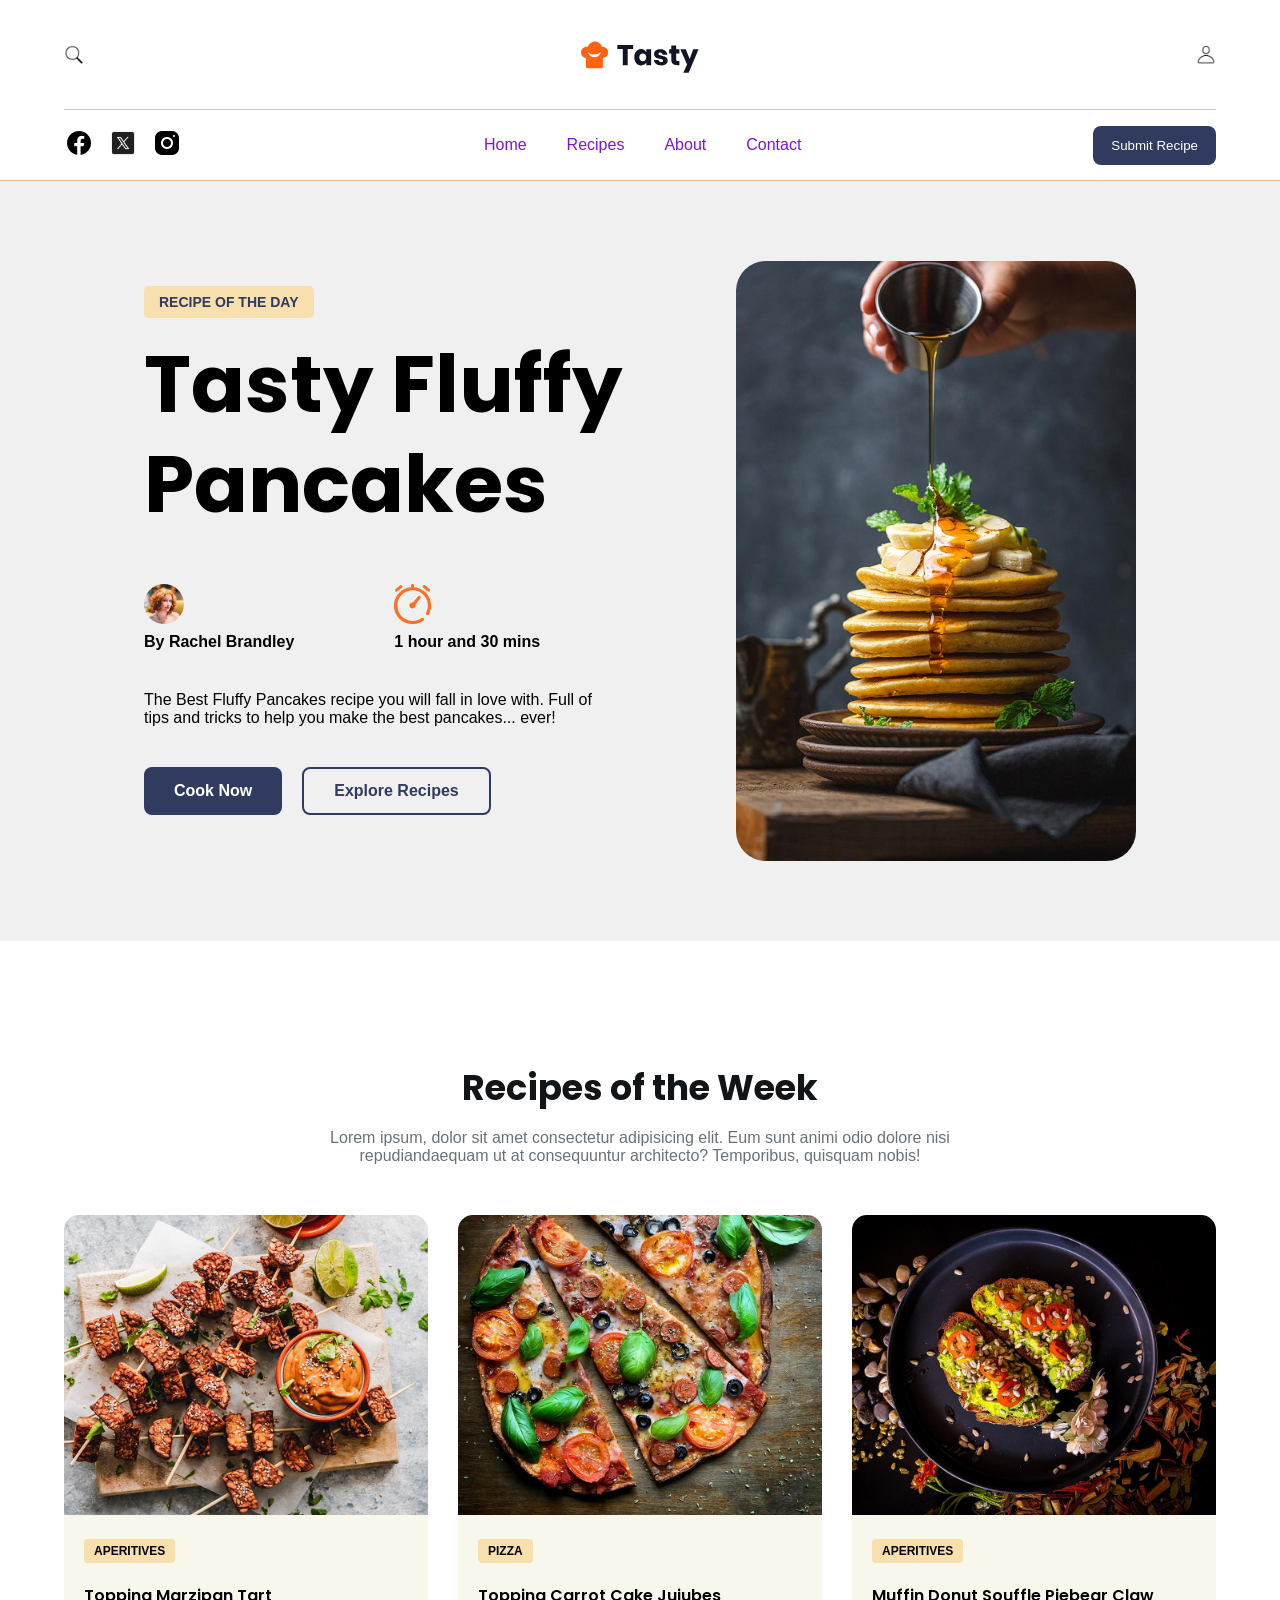
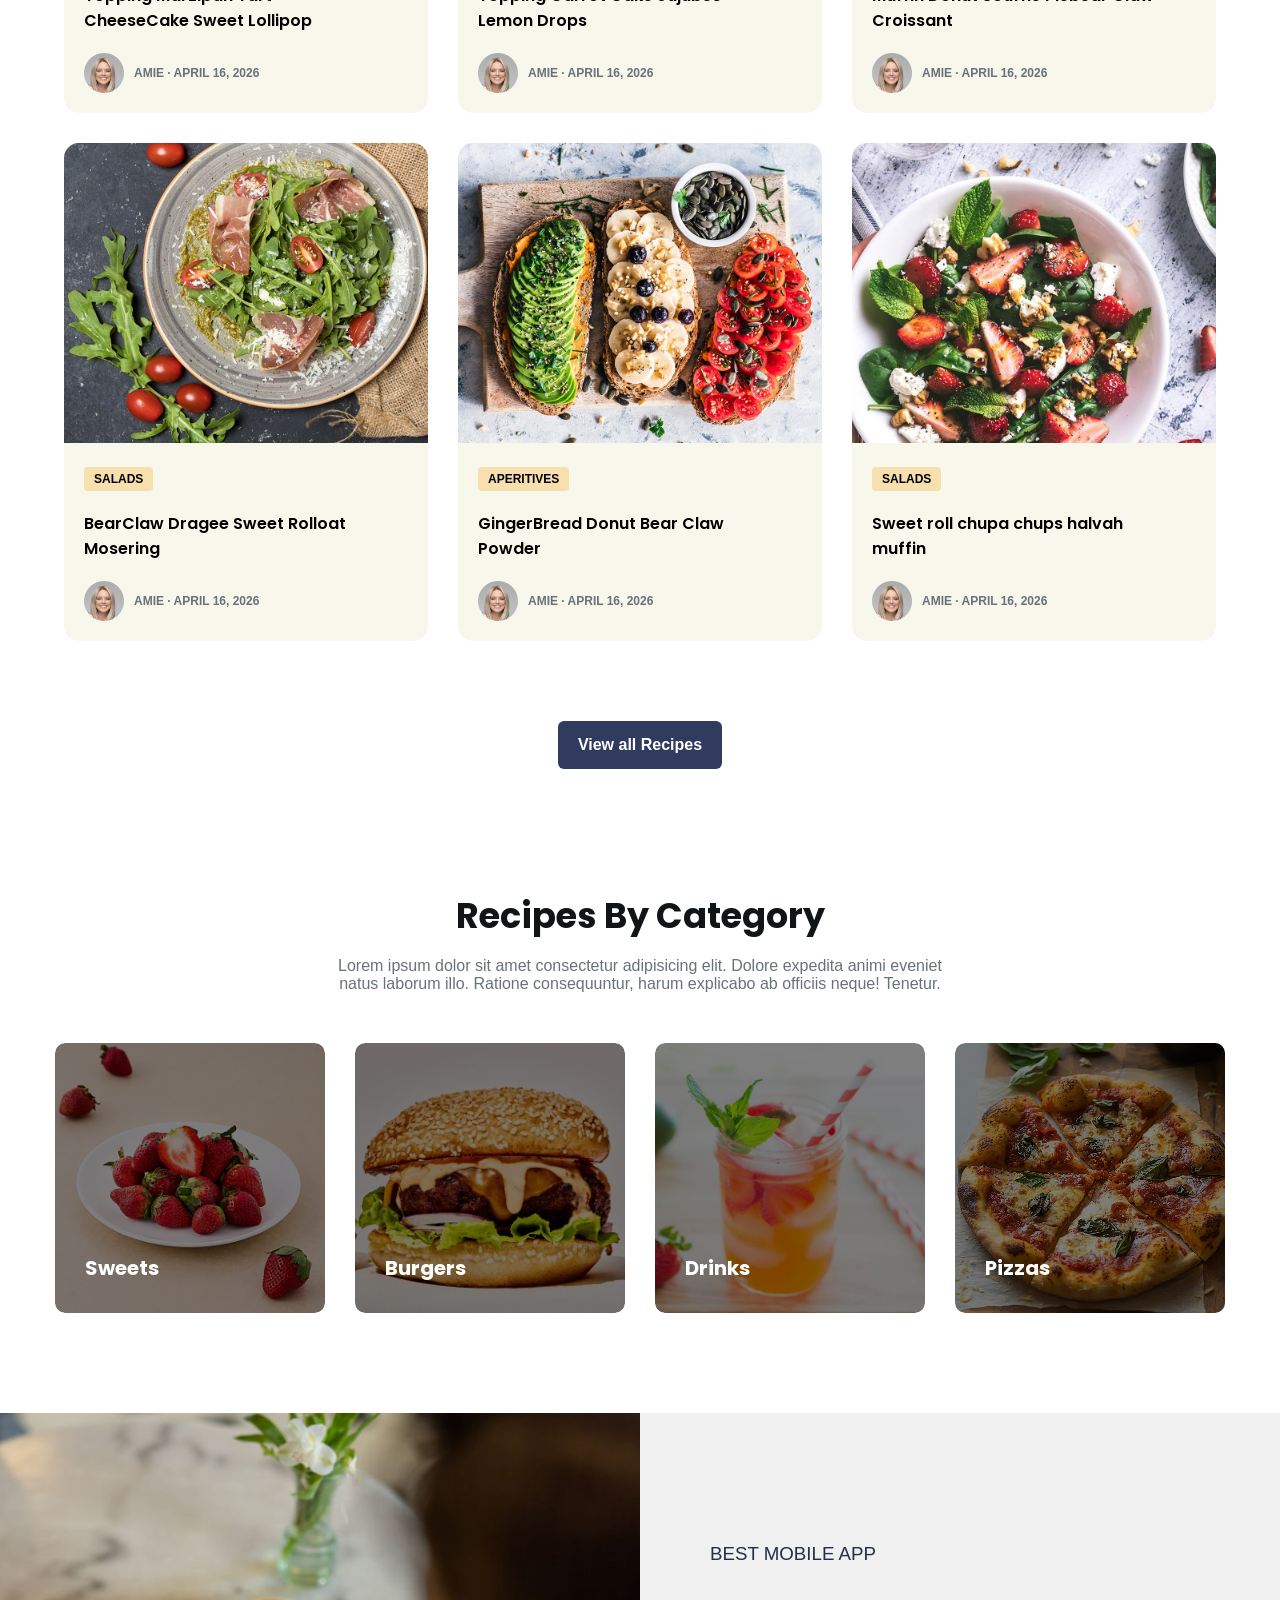
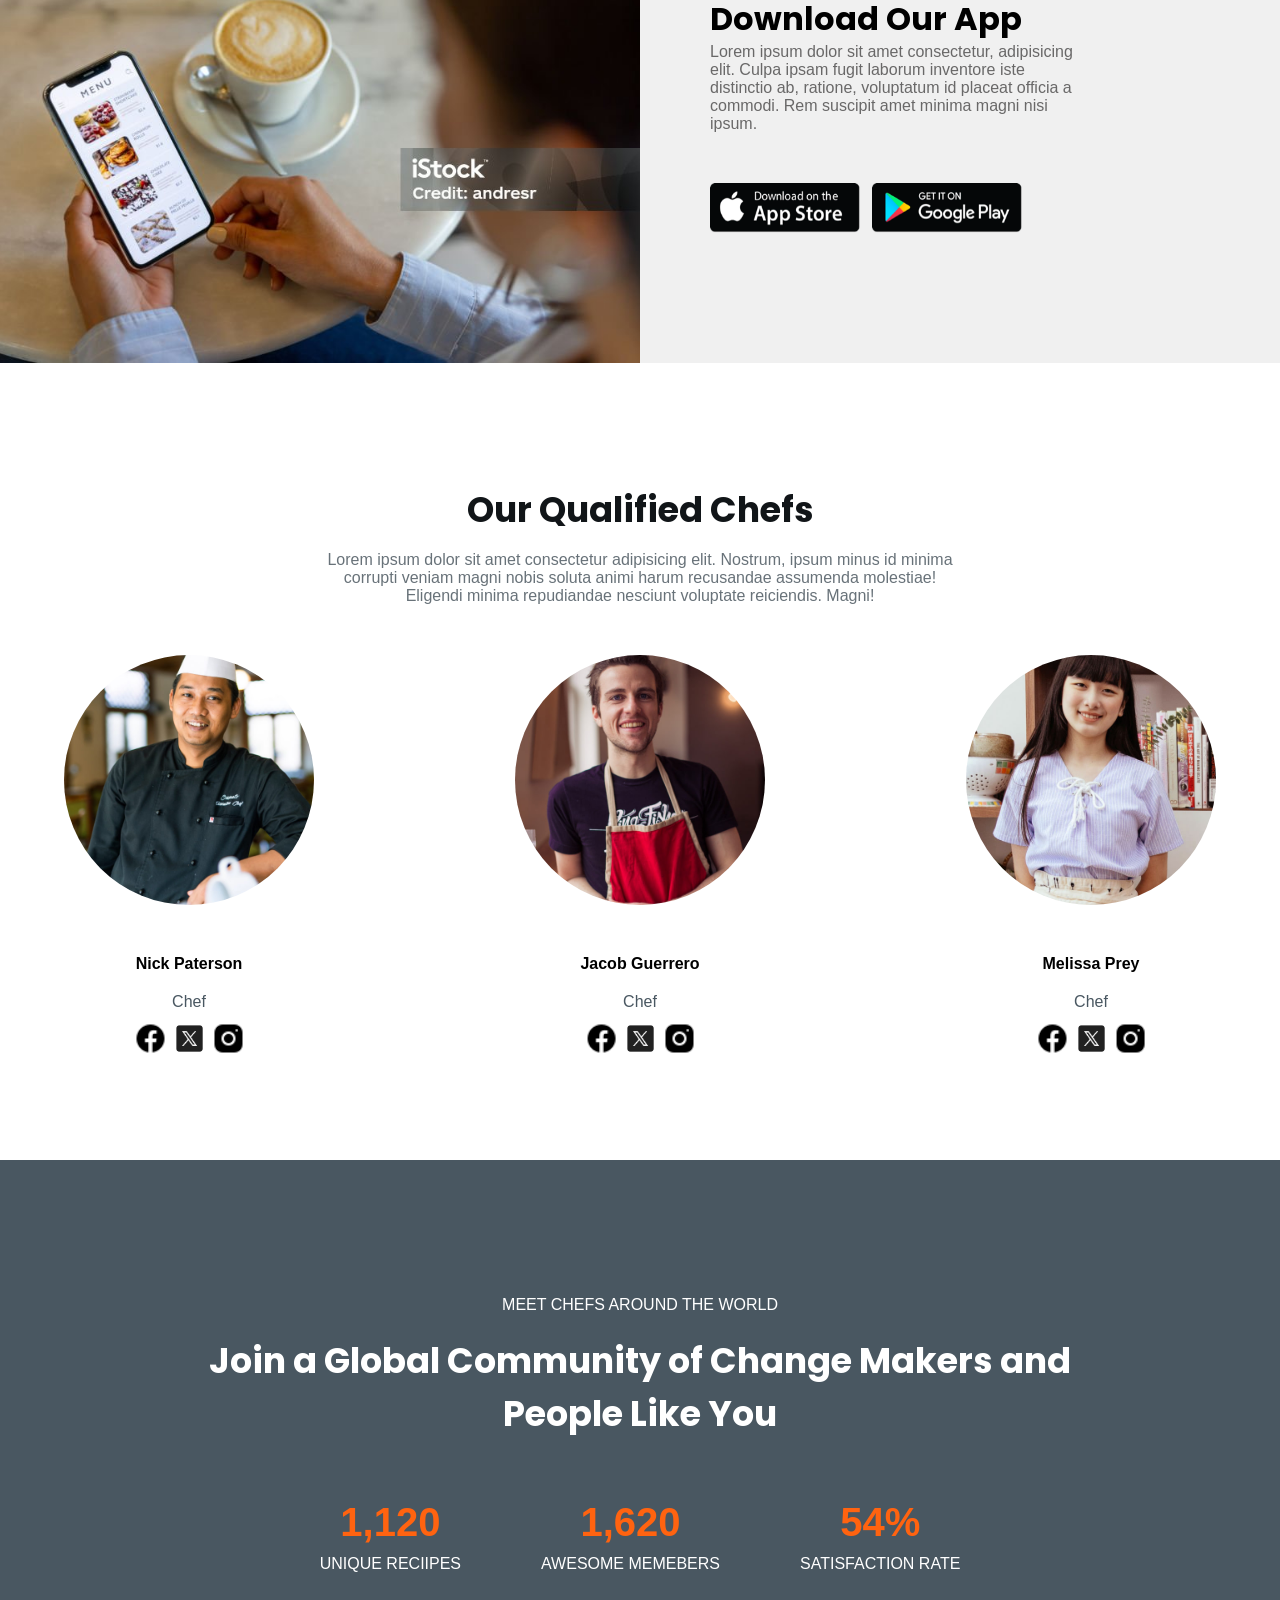
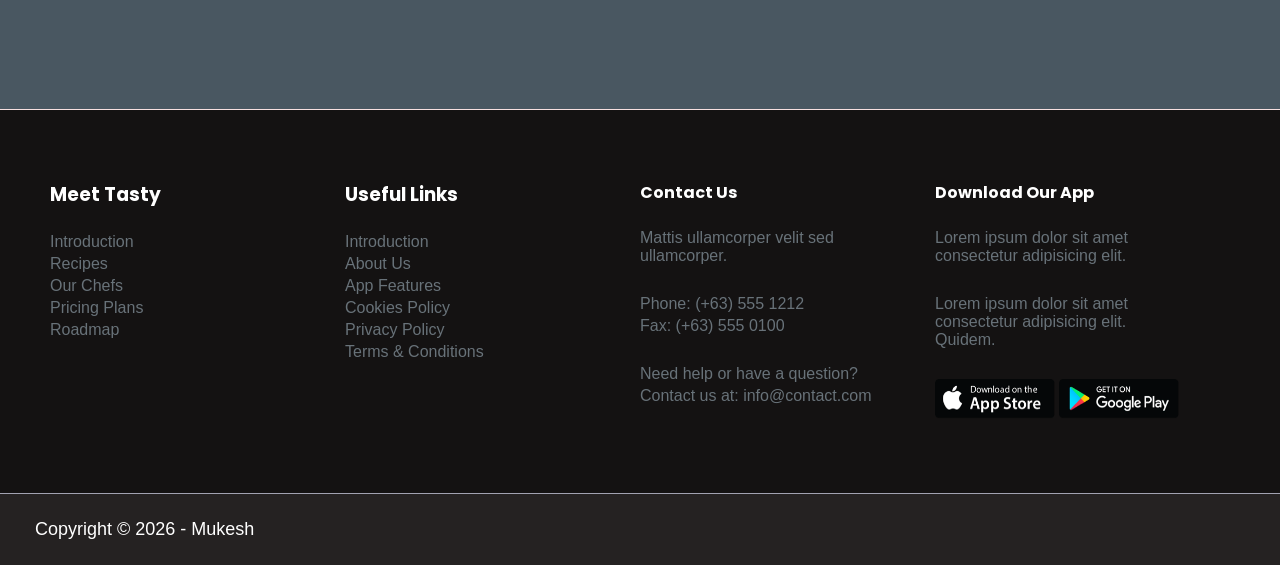
==== commit e99791fb: "Fix some bugs - made about page and working on responsiveness of about page" ====
--- a/index.html
+++ b/index.html
@@ -49,7 +49,7 @@
                     <a href="recipe.html">
                         <li>Recipes</li>
                     </a>
-                    <a href="">
+                    <a href="about.html">
                         <li>About</li>
                     </a>
                     <a href="">
--- a/style.css
+++ b/style.css
@@ -17,7 +17,6 @@
 
 body {
     width: 100%;
-    height: 2000px;
     position: relative;
 }
 
@@ -757,6 +756,15 @@
 
 @media (max-width: 912px) {
 
+    .heading {
+        position: sticky;
+        background-color: #fdf1d6;
+    }
+    
+    .title {
+        height: 70px;
+    }
+
     .text-container h1 {
         font-size: 50px;
         line-height: 60px;
@@ -884,6 +892,7 @@
         align-items: center;
         justify-content: center;
         gap: 30px;
+        font-size: 26px;
     }
 
     .close-btn {
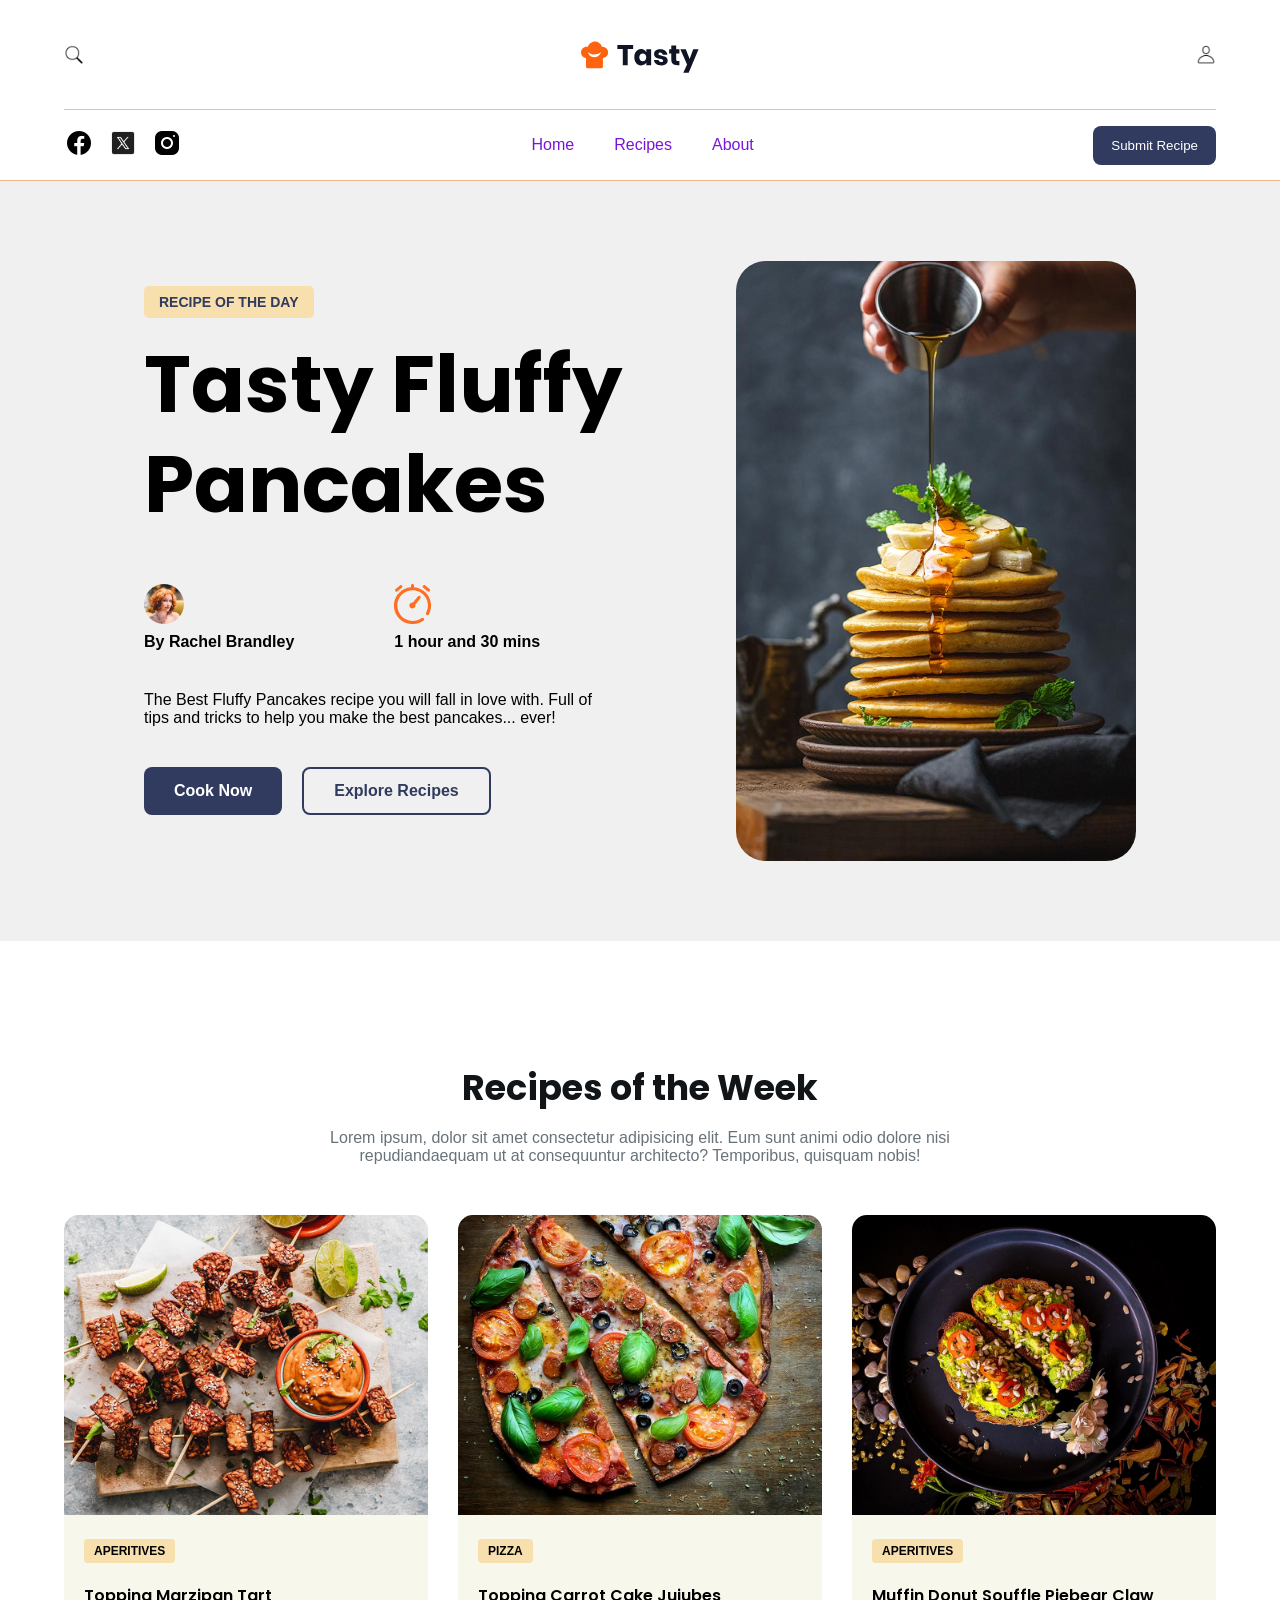
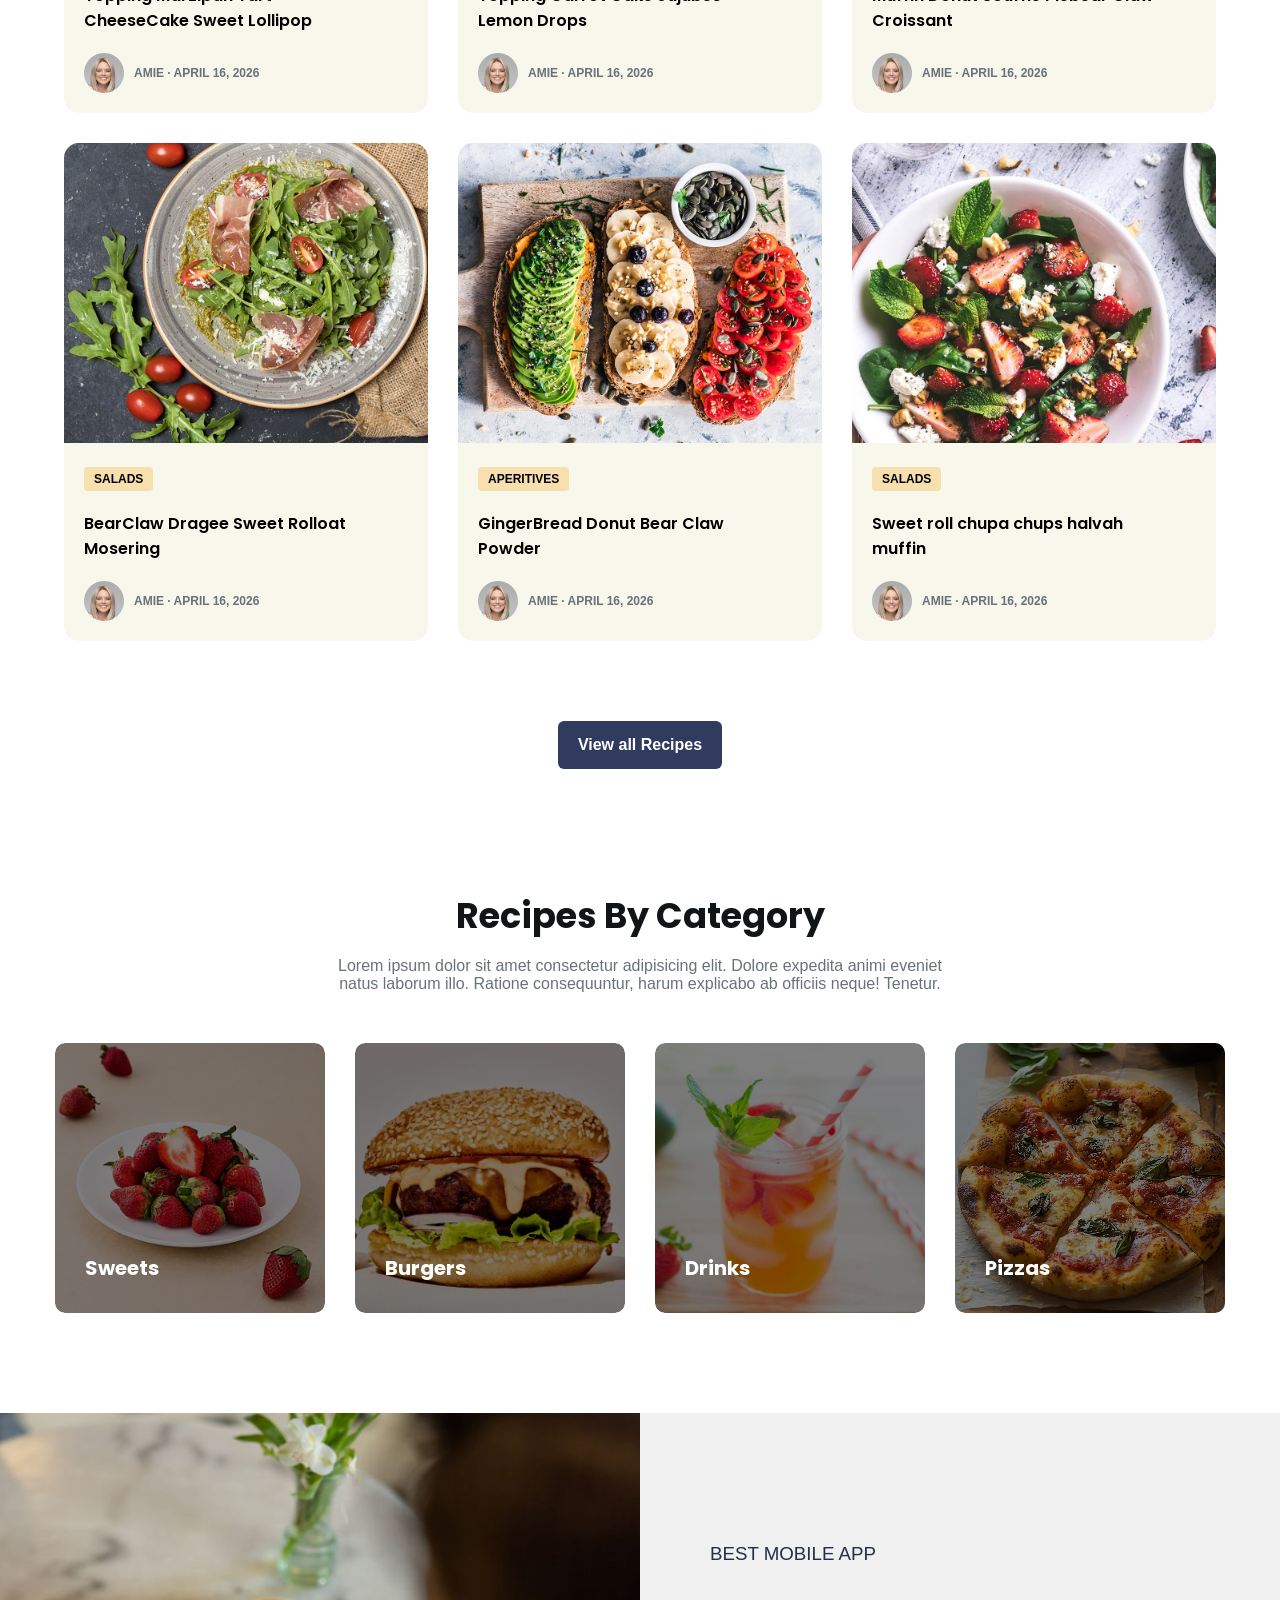
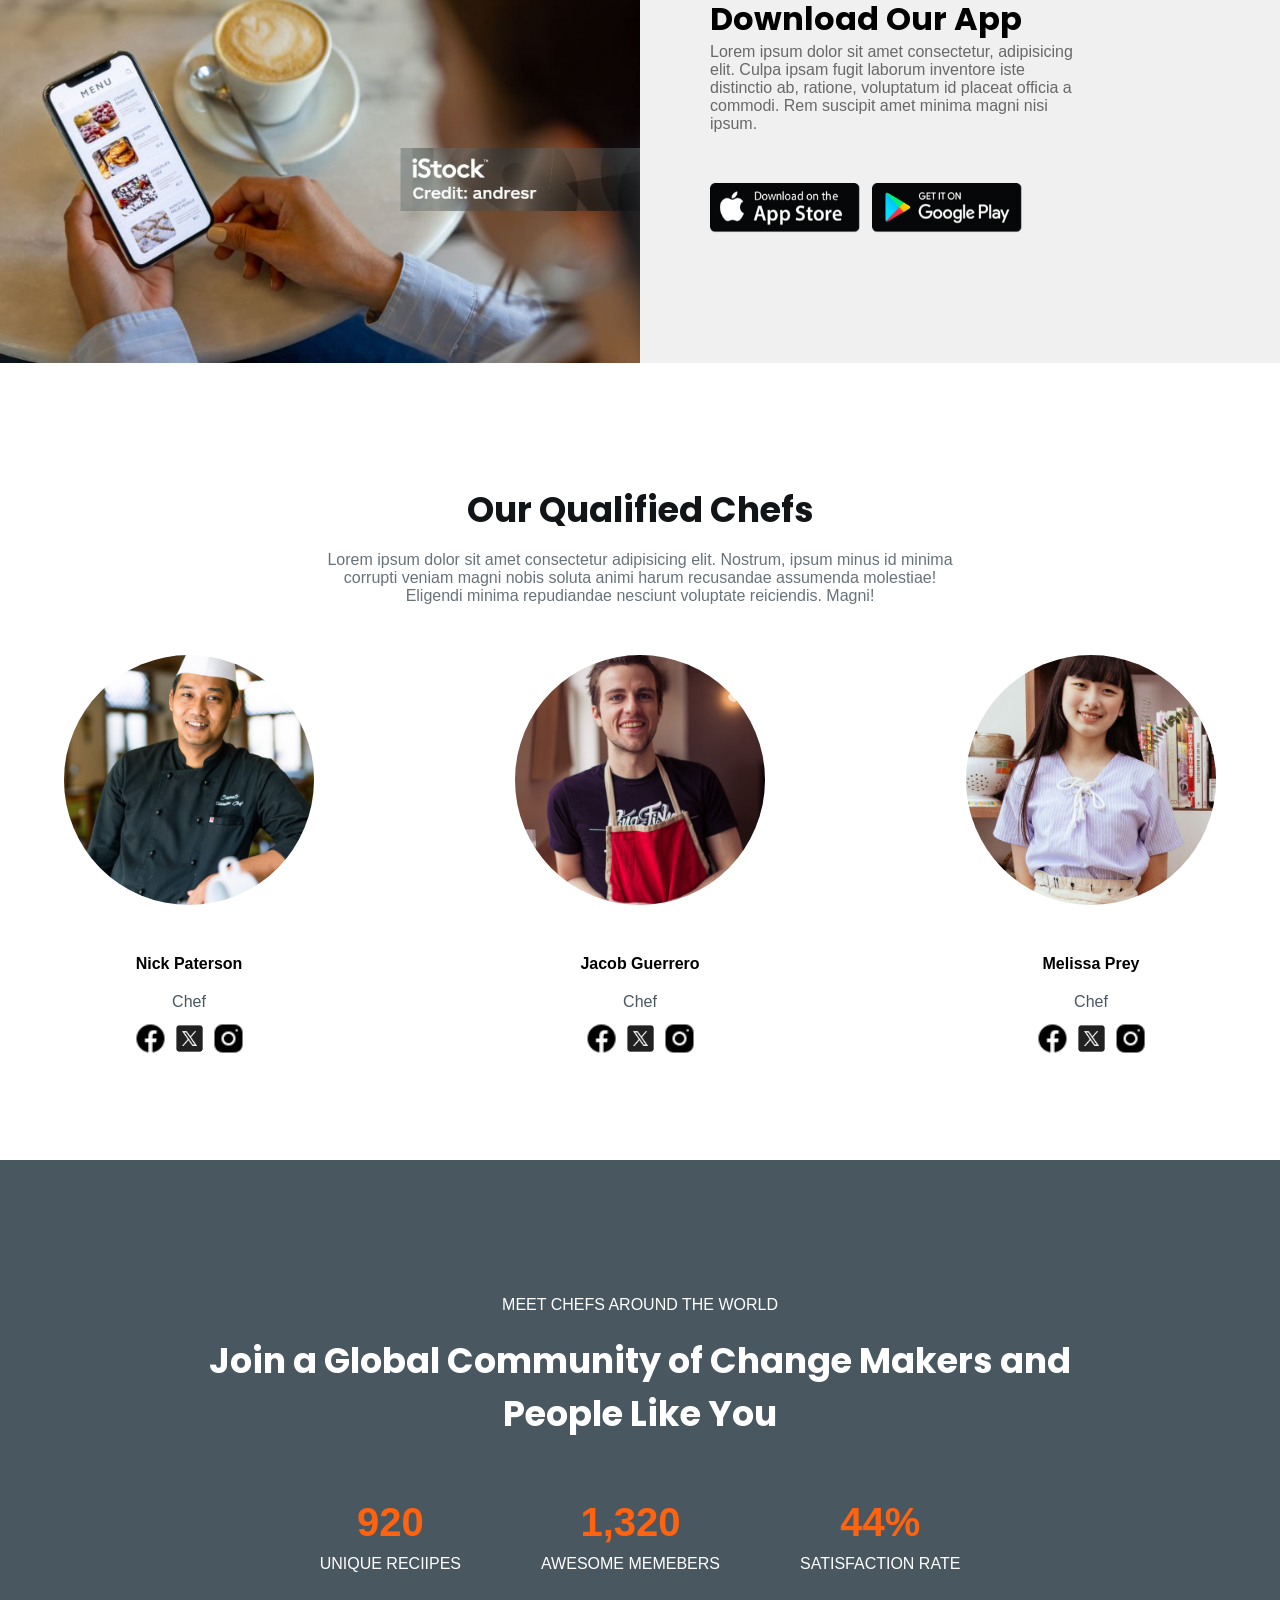
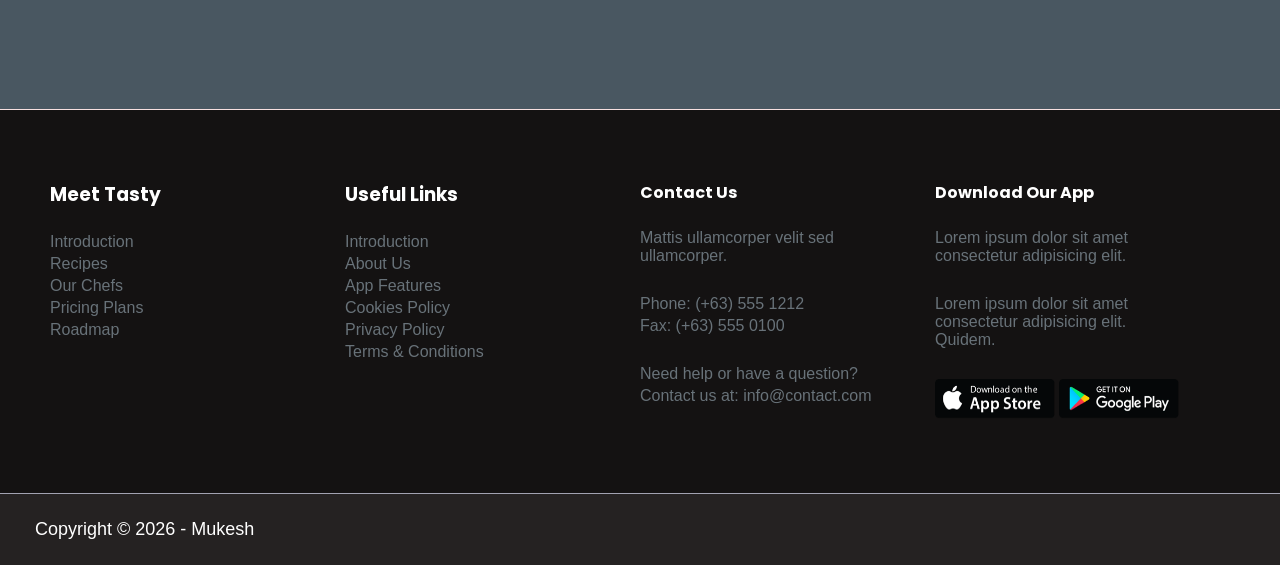
==== commit 5b1225ea: "Remove contact links from all pages - final cleanup" ====
--- a/index.html
+++ b/index.html
@@ -52,9 +52,6 @@
                     <a href="about.html">
                         <li>About</li>
                     </a>
-                    <a href="">
-                        <li>Contact</li>
-                    </a>
                 </ul>
                 <div class="overlay-social">
                     <img src="images/icons8-facebook-30.png" alt="">
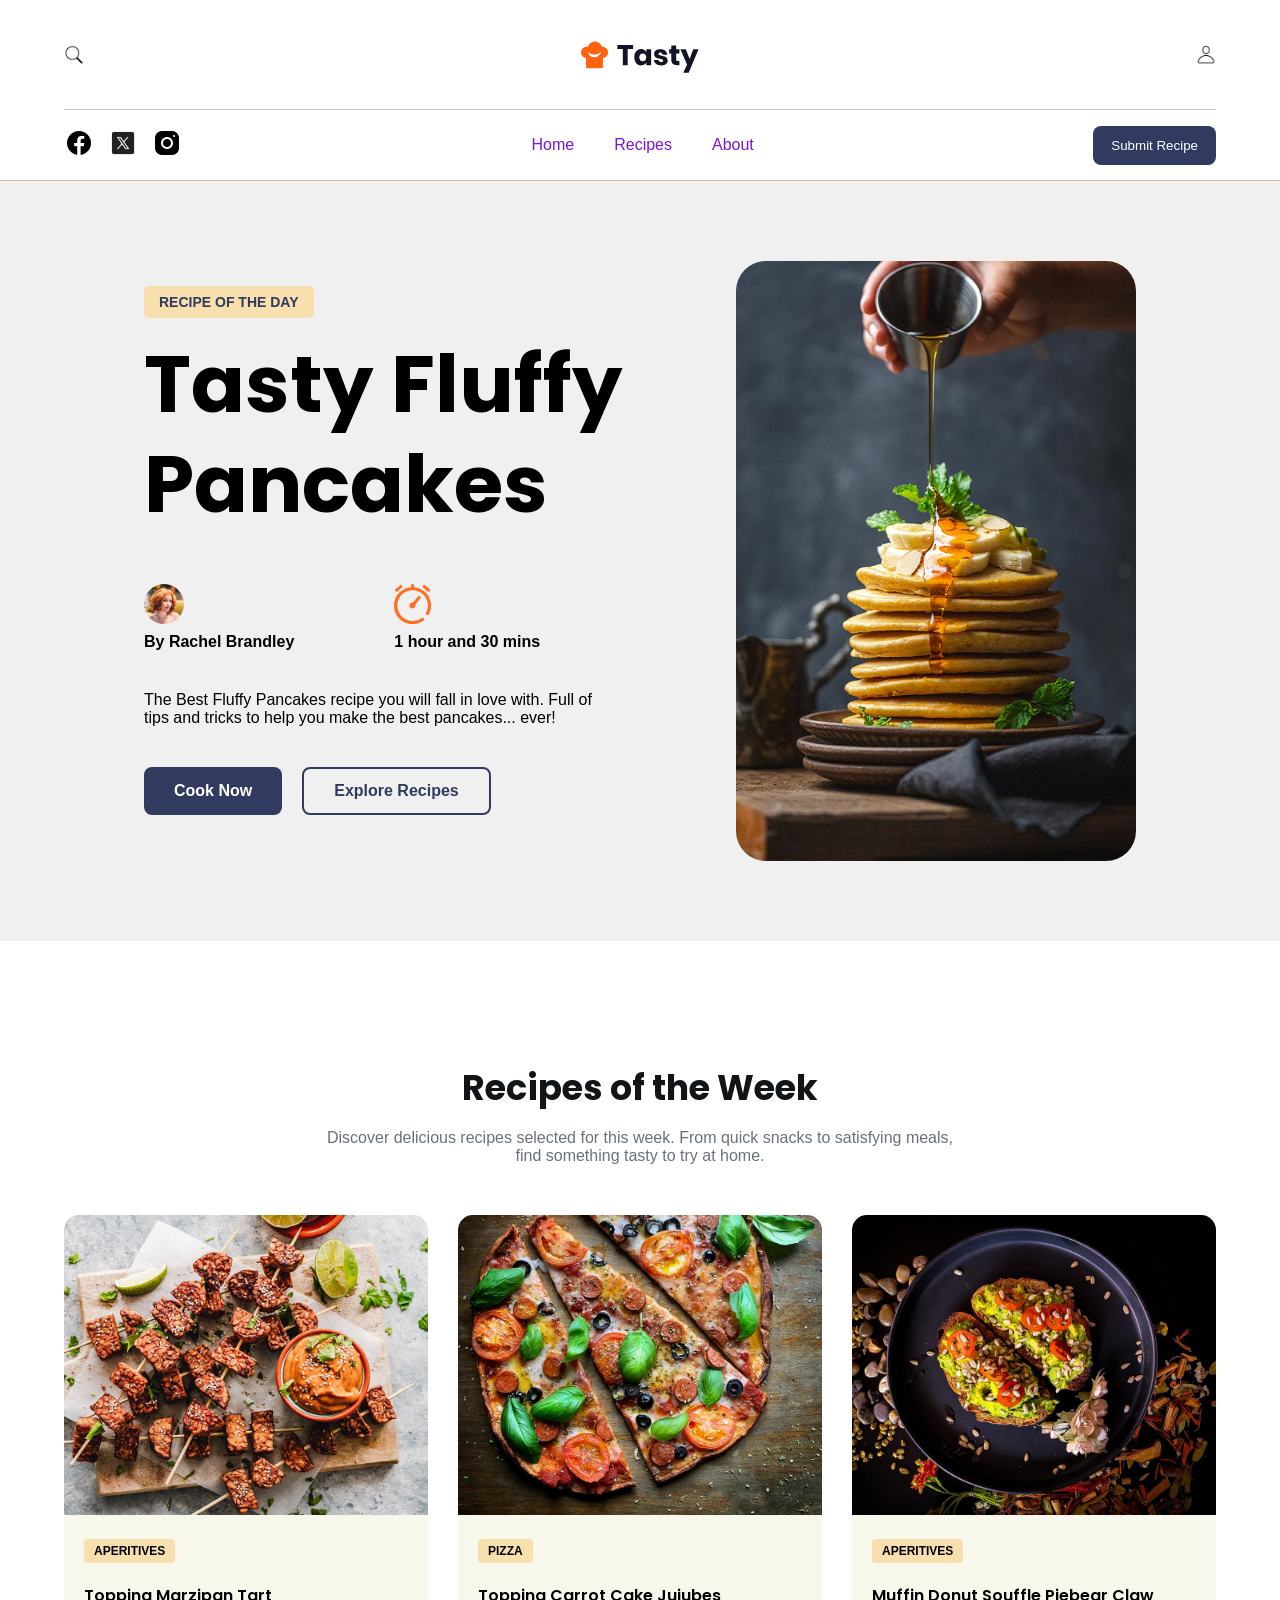
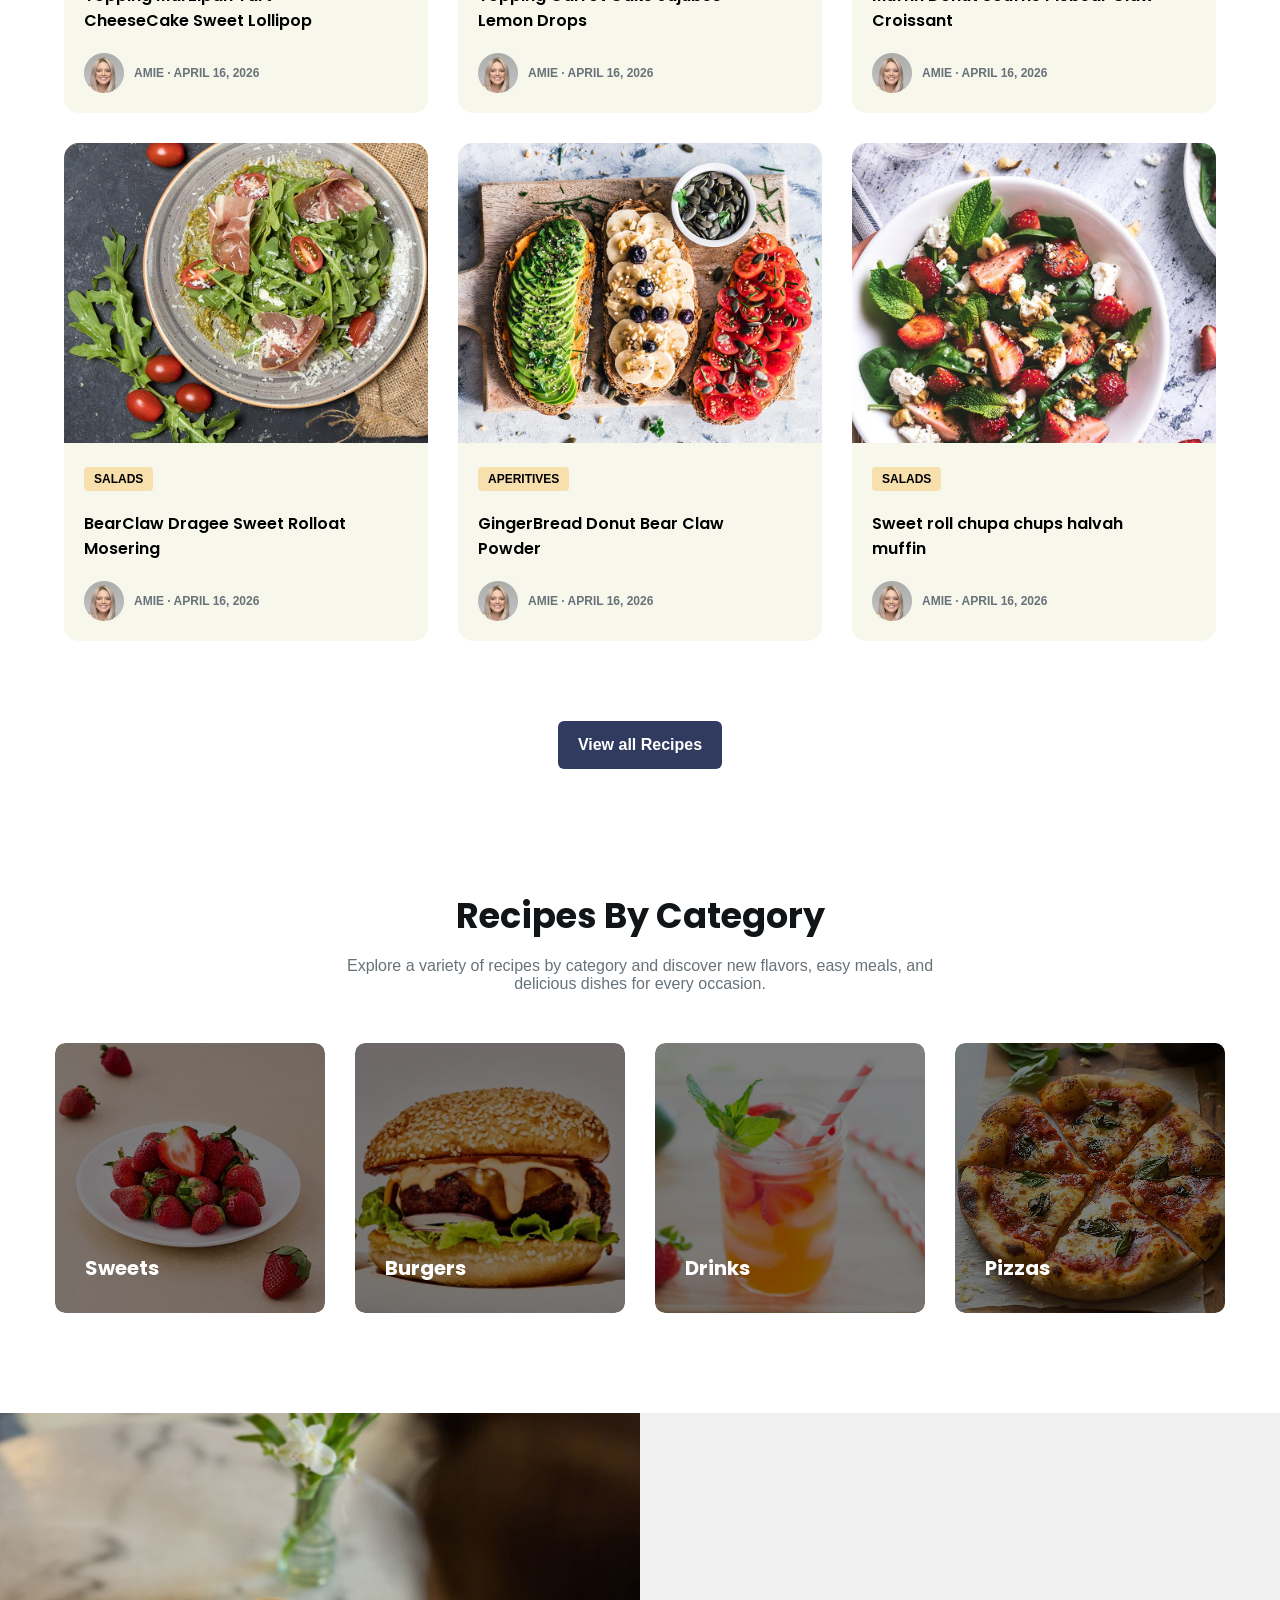
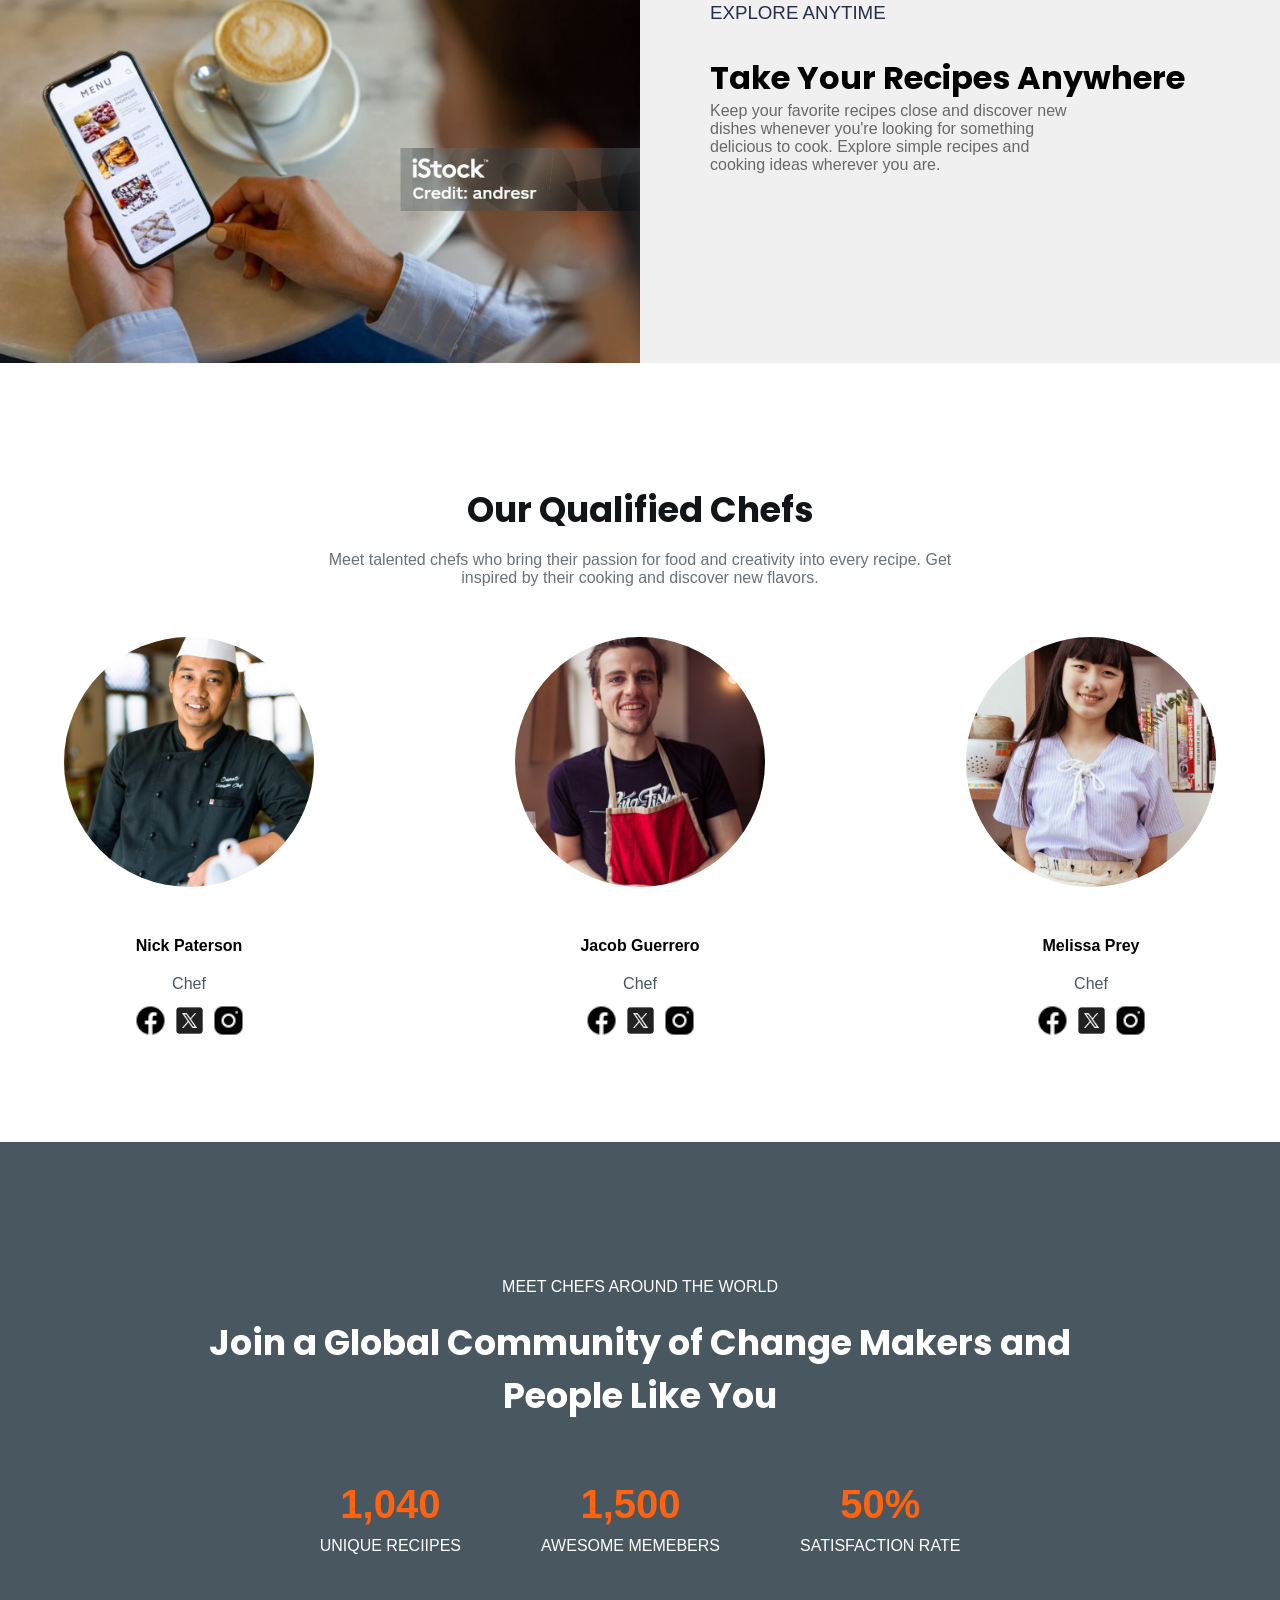
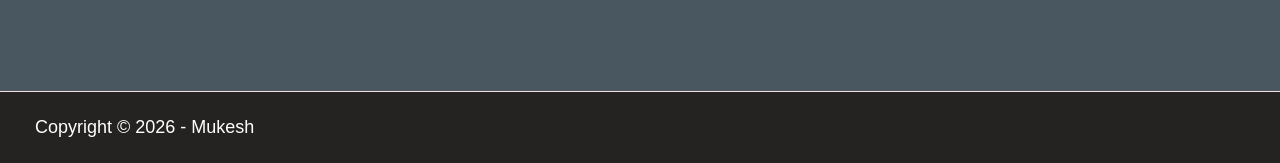
==== commit 1d40cbd2: "Update website content and remove placeholder text" ====
--- a/index.html
+++ b/index.html
@@ -106,8 +106,7 @@
     <main class="food-gallery">
         <div class="heading-gallery">
             <h1>Recipes of the Week</h1>
-            <p>Lorem ipsum, dolor sit amet consectetur adipisicing elit. Eum sunt animi odio dolore nisi repudiandaequam
-                ut at consequuntur architecto? Temporibus, quisquam nobis!</p>
+            <p>Discover delicious recipes selected for this week. From quick snacks to satisfying meals, find something tasty to try at home.</p>
         </div>
 
         <div class="grid">
@@ -182,8 +181,7 @@
     <main class="food-category">
         <div class="heading-gallery">
             <h1>Recipes By Category</h1>
-            <p>Lorem ipsum dolor sit amet consectetur adipisicing elit. Dolore expedita animi eveniet natus laborum
-                illo. Ratione consequuntur, harum explicabo ab officiis neque! Tenetur.</p>
+            <p>Explore a variety of recipes by category and discover new flavors, easy meals, and delicious dishes for every occasion.</p>
         </div>
 
         <div class="flex-category">
@@ -216,24 +214,16 @@
         </div>
 
         <div class="content">
-            <h3>BEST MOBILE APP</h3>
-            <h1>Download Our App</h1>
-            <p>Lorem ipsum dolor sit amet consectetur, adipisicing elit. Culpa ipsam fugit laborum inventore iste
-                distinctio ab, ratione, voluptatum id placeat officia a commodi. Rem suscipit amet minima magni nisi
-                ipsum.</p>
-            <div class="download">
-                <img src="images/app-store.png" alt="" class="app-store">
-                <img src="images/google-play.png" alt="" class="app-store">
-            </div>
+            <h3>EXPLORE ANYTIME</h3>
+            <h1>Take Your Recipes Anywhere</h1>
+            <p>Keep your favorite recipes close and discover new dishes whenever you're looking for something delicious to cook. Explore simple recipes and cooking ideas wherever you are.</p>
         </div>
     </main>
 
     <main id="chef" class="our-chef-section">
         <div class="heading-gallery">
             <h1>Our Qualified Chefs</h1>
-            <p>Lorem ipsum dolor sit amet consectetur adipisicing elit. Nostrum, ipsum minus id minima corrupti veniam
-                magni nobis soluta animi harum recusandae assumenda molestiae! Eligendi minima repudiandae nesciunt
-                voluptate reiciendis. Magni!</p>
+            <p>Meet talented chefs who bring their passion for food and creativity into every recipe. Get inspired by their cooking and discover new flavors.</p>
         </div>
 
         <div class="staff">
@@ -296,86 +286,6 @@
         </div>
     </main>
 
-    <footer class="footer">
-        <div class="footer-grid">
-            <div class="first-column">
-                <h3>Meet Tasty</h3>
-                <div class="one">
-                    <ul>
-                        <a href="#intro">
-                            <li>Introduction</li>
-                        </a>
-                        <a href="recipe.html">
-                            <li>Recipes</li>
-                        </a>
-                        <a href="#chef">
-                            <li>Our Chefs</li>
-                        </a>
-                        <a href="">
-                            <li>Pricing Plans</li>
-                        </a>
-                        <a href="#intro">
-                            <li>Roadmap</li>
-                        </a>
-                    </ul>
-                </div>
-            </div>
-
-            <div class="second-column">
-                <h3>Useful Links</h3>
-                <div class="one">
-                    <ul>
-                        <a href="#intro">
-                            <li>Introduction</li>
-                        </a>
-                        <a href="">
-                            <li>About Us</li>
-                        </a>
-                        <a href="#appFeature">
-                            <li>App Features</li>
-                        </a>
-                        <a href="#intro">
-                            <li>Cookies Policy</li>
-                        </a>
-                        <a href="#intro">
-                            <li>Privacy Policy</li>
-                        </a>
-                        <a href="#intro">
-                            <li>Terms & Conditions</li>
-                        </a>
-                    </ul>
-                </div>
-            </div>
-
-            <div class="third-column">
-                <h3>Contact Us</h3>
-                <div class="two">
-                    <p>Mattis ullamcorper velit sed ullamcorper.</p>
-                    <div class="phone-fax">
-                        <p>Phone: (+63) 555 1212</p>
-                        <p>Fax: (+63) 555 0100</p>
-                    </div>
-                    <div class="questions">
-                        <p>Need help or have a question?</p>
-                        <p>Contact us at: info@contact.com</p>
-                    </div>
-                </div>
-            </div>
-
-            <div class="fourth-column">
-                <h3>Download Our App</h3>
-                <div class="para">
-                    <p>Lorem ipsum dolor sit amet consectetur adipisicing elit.</p>
-                    <p>Lorem ipsum dolor sit amet consectetur adipisicing elit. Quidem.</p>
-                </div>
-                <div class="download-app">
-                    <img src="images/app-store.png" alt="">
-                    <img src="images/google-play.png" alt="">
-                </div>
-            </div>
-        </div>
-    </footer>
-
     <div class="copyright">
         <p>Copyright &copy; 2026 - Mukesh</p>
     </div>
--- a/style.css
+++ b/style.css
@@ -81,18 +81,19 @@
     cursor: pointer;
 }
 
-.overlay-brand, .overlay-social {
+.overlay-brand,
+.overlay-social {
     display: none;
 }
 
- .close-btn {
-        position: absolute;
-        top: 20px;
-        right: 20px;
-        font-size: 30px;
-        cursor: pointer;
-        display: none;
-    }
+.close-btn {
+    position: absolute;
+    top: 20px;
+    right: 20px;
+    font-size: 30px;
+    cursor: pointer;
+    display: none;
+}
 
 a {
     text-decoration: none;
@@ -435,17 +436,6 @@
     color: rgb(105, 104, 104);
 }
 
-.download {
-    display: flex;
-    margin-top: 50px;
-    gap: 12px;
-}
-
-.download .app-store {
-    height: 50px;
-    width: 150px;
-}
-
 .staff {
     display: flex;
     width: 70%;
@@ -550,77 +540,6 @@
     color: white;
 }
 
-.footer {
-    background-color: rgb(20, 18, 18);
-    border-bottom: 1px solid rgb(162, 162, 177);
-}
-
-.footer-grid {
-    display: grid;
-    grid-template-columns: repeat(4, 1fr);
-    padding: 70px 50px;
-    max-width: 70%;
-    margin: 0 auto;
-}
-
-.first-column , .second-column, .third-column, .fourth-column {
-    display: flex;
-    flex-direction: column;
-    gap: 20px;
-}
-
-.first-column, .second-column, .third-column h3, .fourth-column h3 {
-    color: white;
-    font-family: 'Poppins';
-    font-size: 16px;
-    font-weight: 700;
-}
-
-.one ul li{
-    font-family: 'Segoe UI', Tahoma, Geneva, Verdana, sans-serif;
-    list-style: none;
-    color: rgb(104, 114, 121);
-    font-weight: 400;
-    font-size: 16px;
-    margin-top: 4px;
-    transition: 0.3s ease;
-}
-
-.one ul li:hover {
-    color: rgb(255, 99, 16);
-}
-
-.third-column p {
-    color: rgb(104, 114, 121);
-    font-family: 'Segoe UI', Tahoma, Geneva, Verdana, sans-serif;
-    font-weight: 400;
-    font-size: 16px;
-    margin-top: 4px;
-    max-width: 80%;
-}
-
-.third-column .phone-fax, .questions {
-    margin-top: 30px;
-}
-
-.fourth-column .para {
-    margin-top: 4px;
-    color: rgb(104, 114, 121);
-    font-family: 'Segoe UI', Tahoma, Geneva, Verdana, sans-serif;
-    font-weight: 400;
-    font-size: 16px;
-    display: flex;
-    flex-direction: column;
-    color: rgb(104, 114, 121);
-    gap: 30px;
-}
-
-.download-app img {
-    margin-top: 10px;
-    height: 40px;
-    width: 120px;
-}
-
 .copyright {
     background-color: rgb(37, 34, 34);
 }
@@ -697,15 +616,11 @@
         width: 70%;
     }
 
-    .footer-grid {
-        max-width: 100%;
-    }
-
     .para p {
         max-width: 80%;
     }
 
-    .copyright p{
+    .copyright p {
         width: 100%;
     }
 }
@@ -738,20 +653,6 @@
         height: 250px;
         width: 100%;
     }
-
-    .footer-grid {
-        max-width: 100%;
-    }
-
-    .download-app {
-        display: flex;
-        gap: 30px;
-    }
-
-    .download-app img {
-        height: 40px;
-        width: 120px;
-    }
 }
 
 @media (max-width: 912px) {
@@ -760,7 +661,7 @@
         position: sticky;
         background-color: #fdf1d6;
     }
-    
+
     .title {
         height: 70px;
     }
@@ -822,10 +723,6 @@
 
     .app-container .content p {
         max-width: 90%;
-    }
-
-    .download {
-        flex-direction: column;
     }
 
     .staff {
@@ -938,38 +835,6 @@
     }
 }
 
-@media (max-width: 820px) {
-    .first-column, .second-column, .third-column h3, .fourth-column h3 {
-        font-size: 14px;
-    }
-
-    .one ul li {
-        font-size: 13px;
-    }
-
-    .third-column p {
-        font-size: 13px;
-    }
-
-    .third-column .phone-fax ,.questions {
-        margin-top: 20px;
-    }
-
-    .fourth-column .para {
-        font-size: 13px;
-        gap: 20px;
-    }
-
-    .download-app {
-        flex-direction: column;
-        gap: 5px;
-    }
-
-    .download-app img {
-        margin-top: 0;
-    }
-}
-
 @media (max-width: 768px) {
 
     .text-container h1 {
@@ -1012,15 +877,6 @@
 
     .chef-community h2 {
         font-size: 25px;
-    }
-
-    .footer-grid {
-        grid-template-columns: repeat(2, 1fr);
-        gap: 40px;
-    }
-
-    .download-app {
-        flex-direction: row;
     }
 }
 
@@ -1078,7 +934,7 @@
         margin-bottom: 20px;
     }
 
-    .pancake-img img{
+    .pancake-img img {
         width: 100%;
         height: 320px;
     }
@@ -1105,10 +961,6 @@
         text-align: center;
         padding: 50px 0;
     }
-
-    .download {
-        flex-direction: row;
-    }
 }
 
 @media (max-width: 600px) {
@@ -1162,8 +1014,4 @@
         max-width: 100%;
         font-size: 25px;
     }
-
-    .download-app {
-        flex-direction: column;
-    }
 }
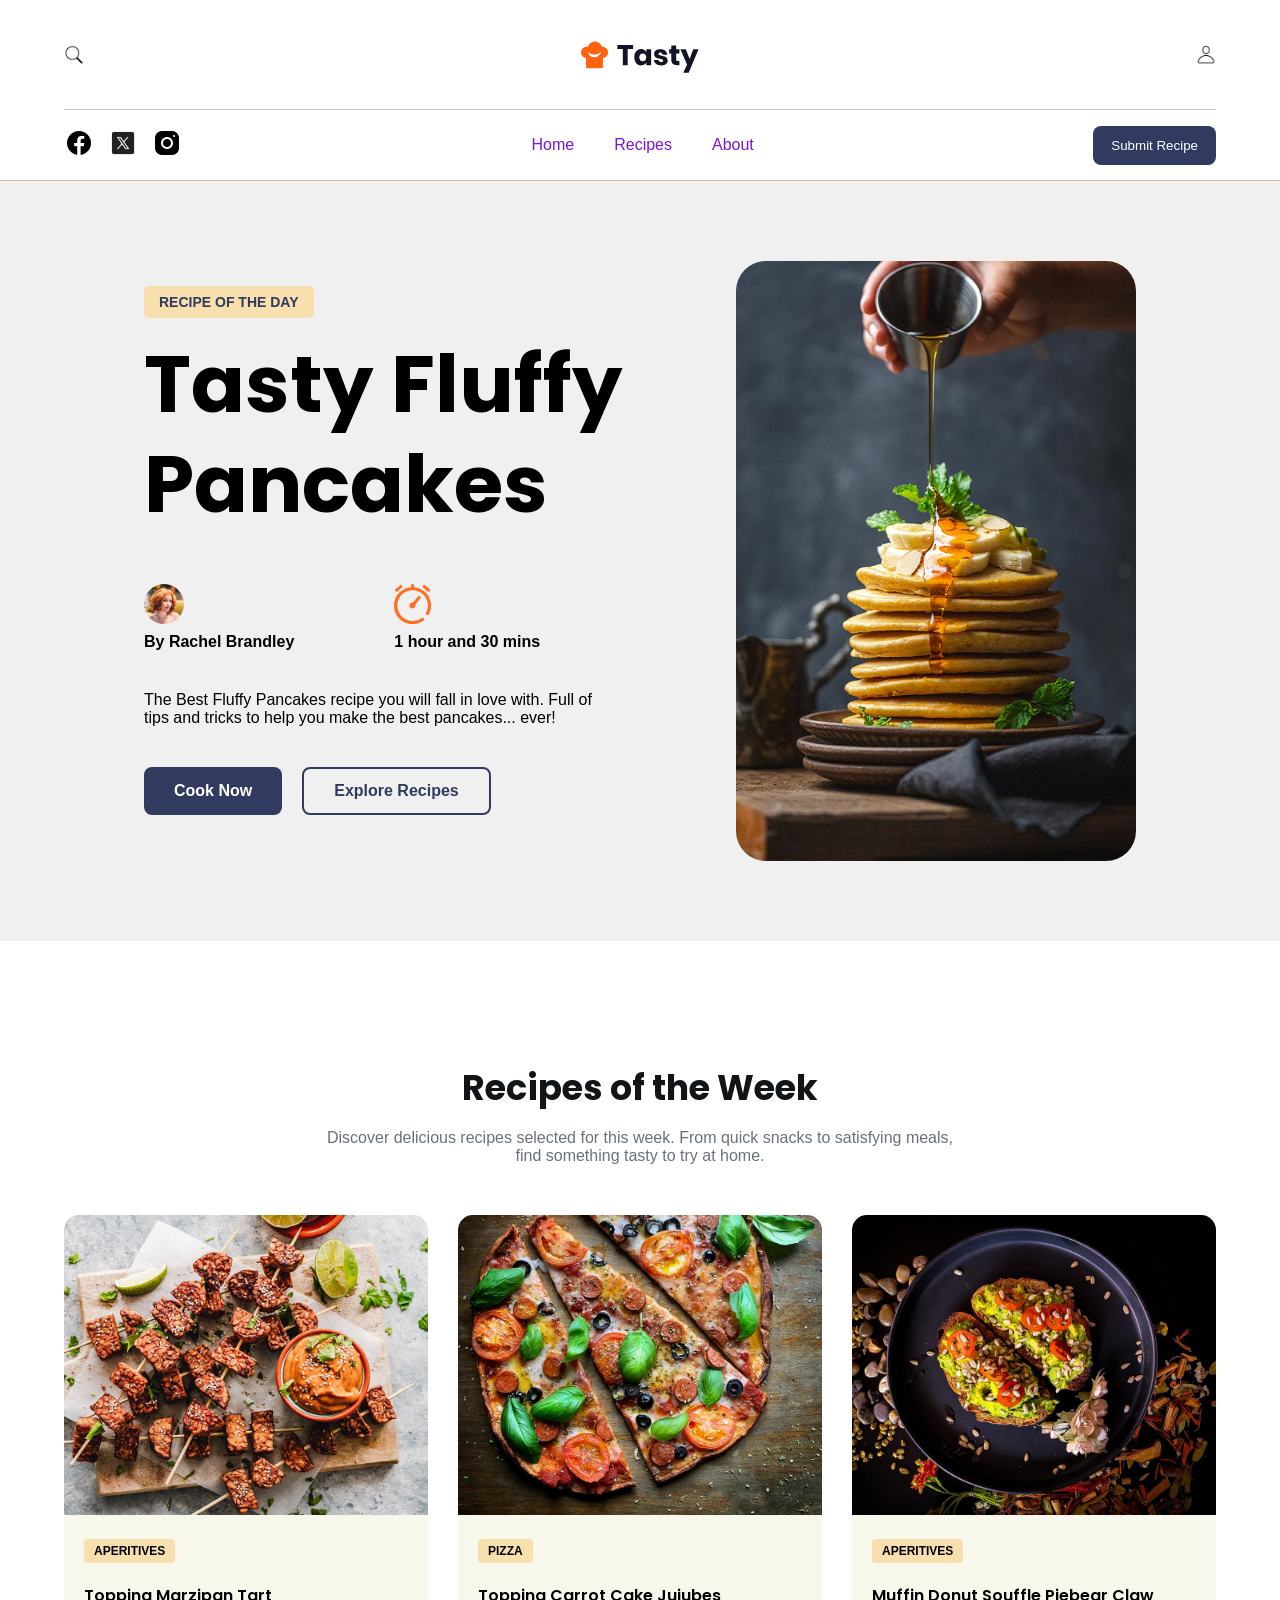
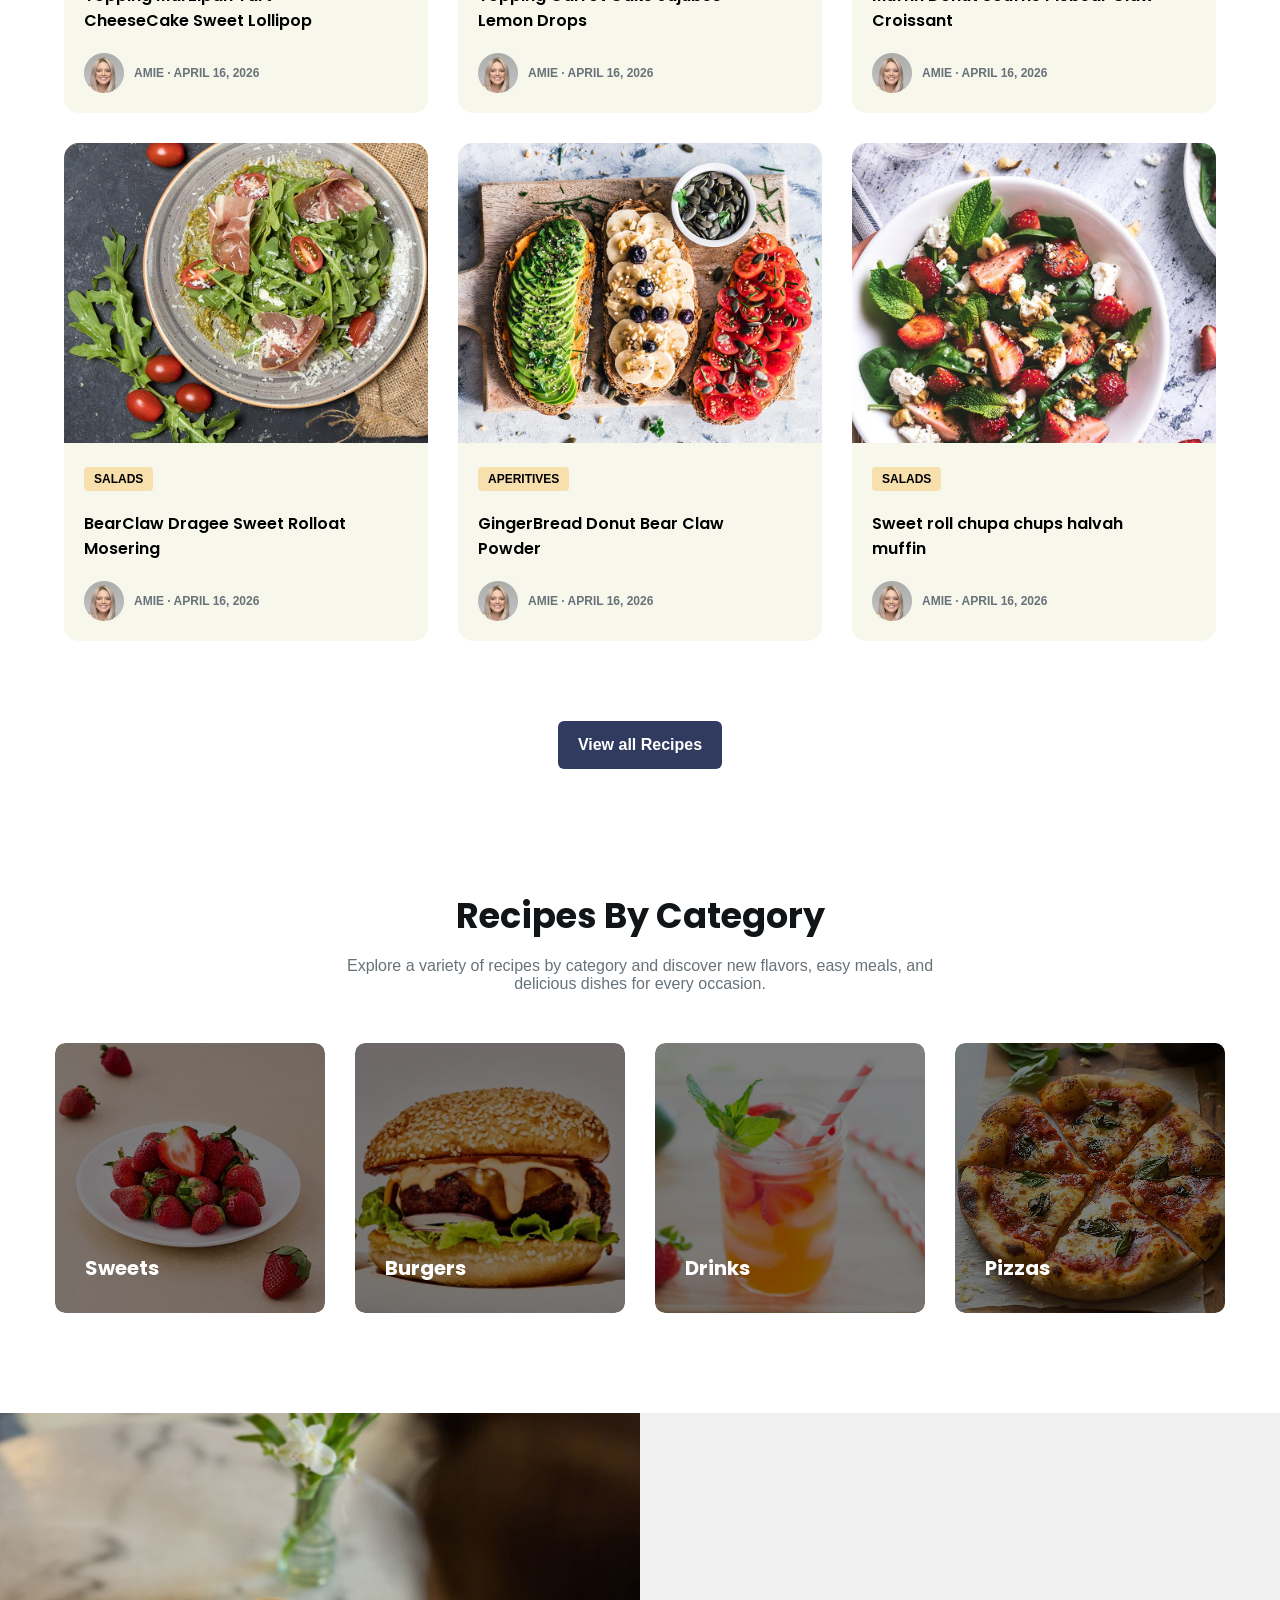
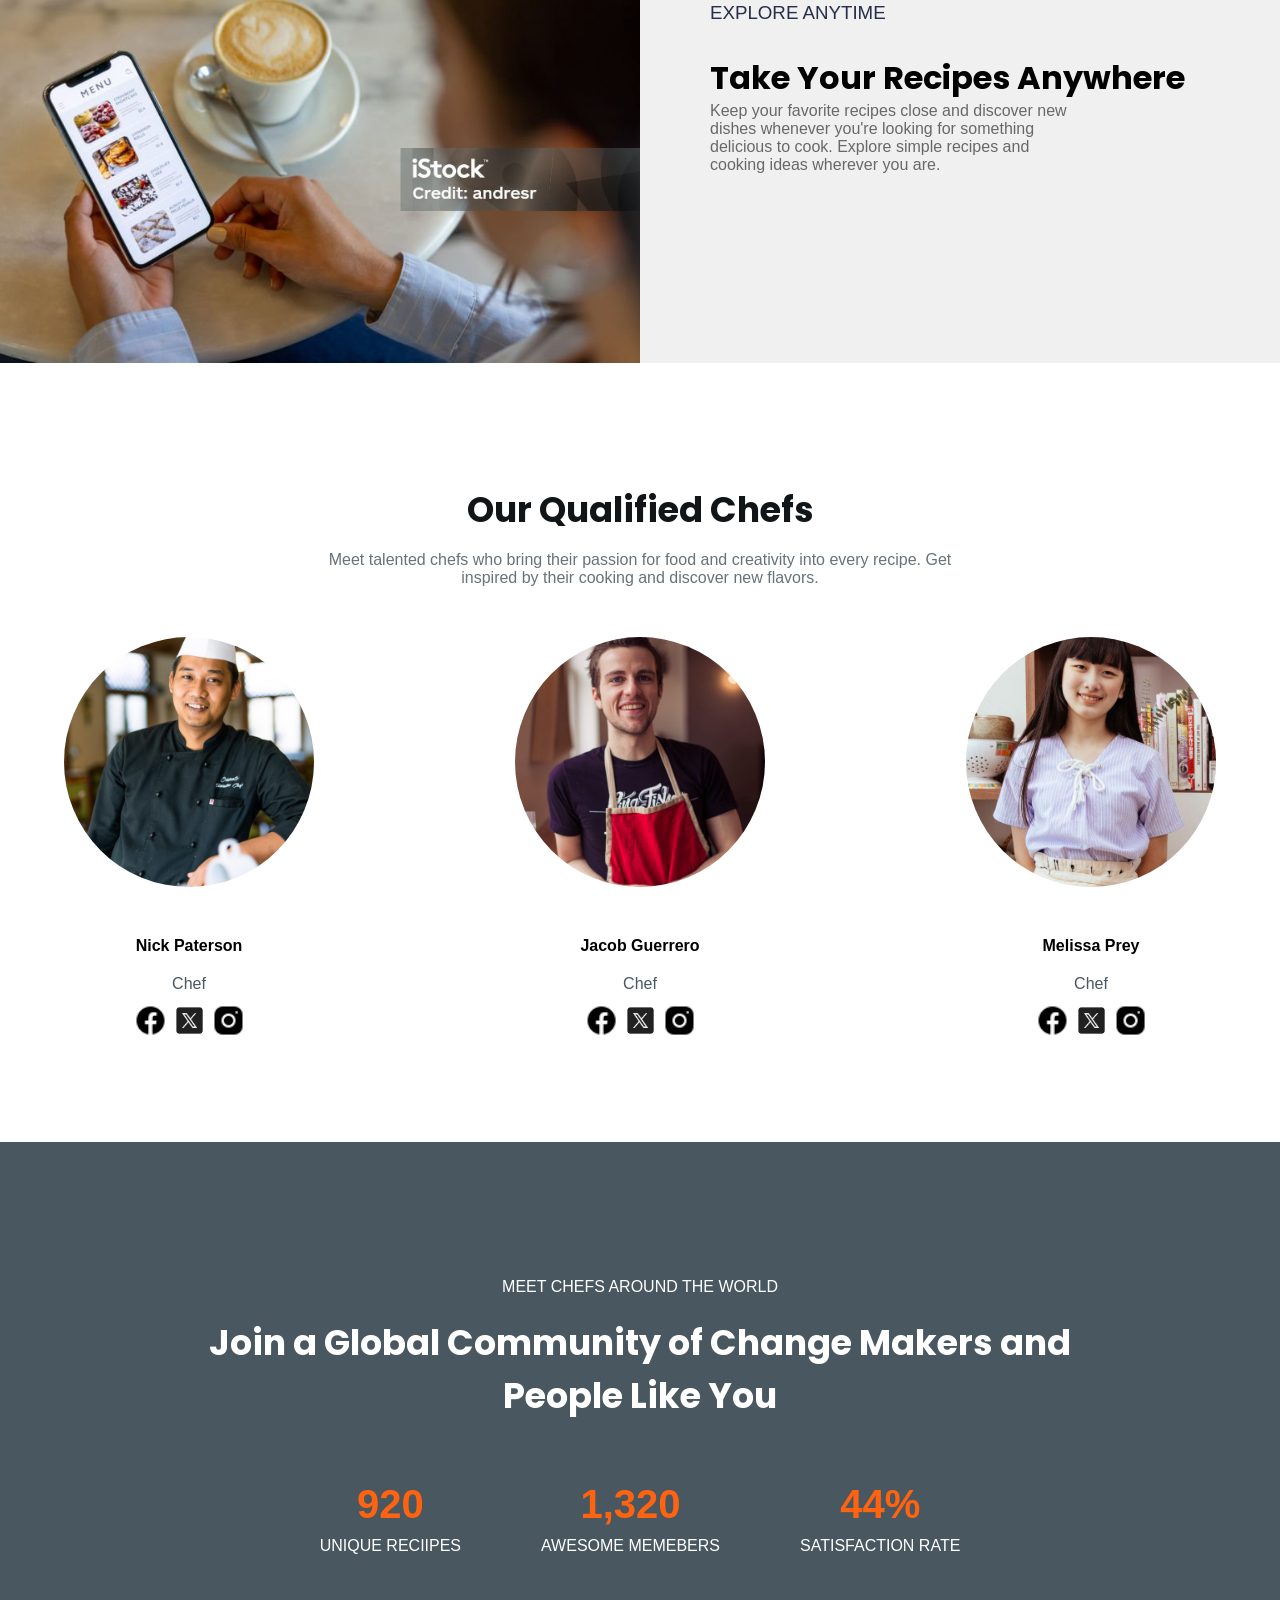
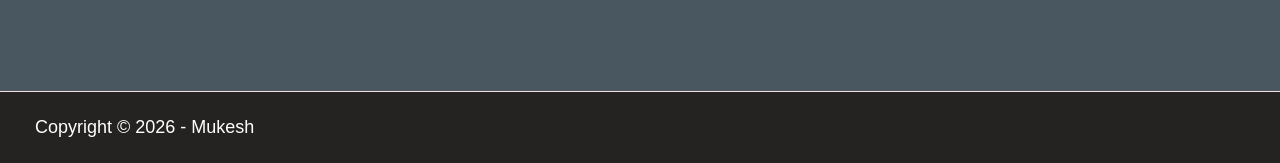
==== commit 8756f731: "change title from food gallery to TASTY" ====
--- a/index.html
+++ b/index.html
@@ -4,7 +4,7 @@
 <head>
     <meta charset="UTF-8">
     <meta name="viewport" content="width=device-width, initial-scale=1.0">
-    <title>Food Gallery</title>
+    <title>Tasty</title>
     <link rel="stylesheet" href="style.css">
     <link
         href="https://fonts.googleapis.com/css2?family=Big+Shoulders:opsz,wght@10..72,100..900&family=Epunda+Slab:ital,wght@0,300..900;1,300..900&family=Figtree:ital,wght@0,300..900;1,300..900&family=Fraunces:ital,opsz,wght@0,9..144,100..900;1,9..144,100..900&family=Hanken+Grotesk:ital,wght@0,100..900;1,100..900&family=Inter:ital,opsz,wght@0,14..32,100..900;1,14..32,100..900&family=Lexend+Deca:wght@100..900&family=Miniver&family=Montserrat:ital,wght@0,100..900;1,100..900&family=Outfit:wght@100..900&family=Poppins:ital,wght@0,400;0,500;0,600;0,700;1,400&family=Roboto:ital,wght@0,100..900;1,100..900&display=swap"
